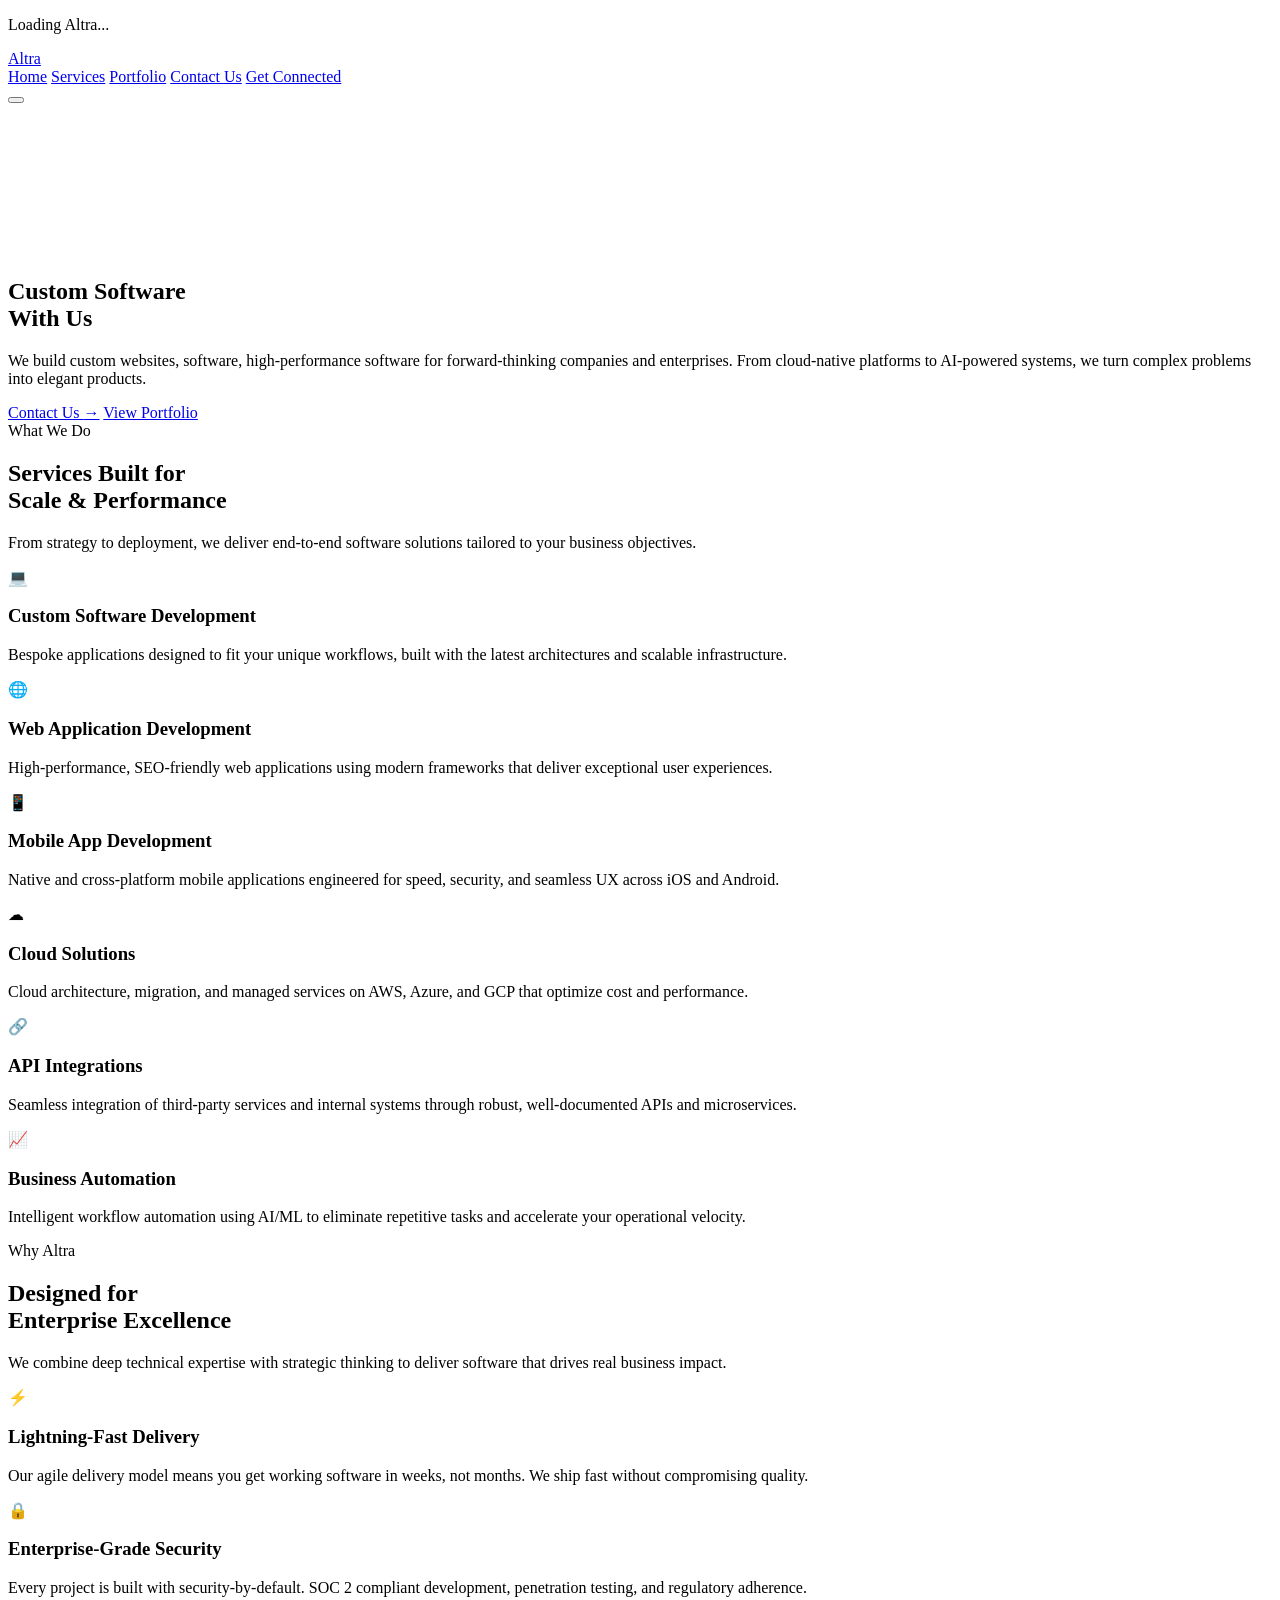
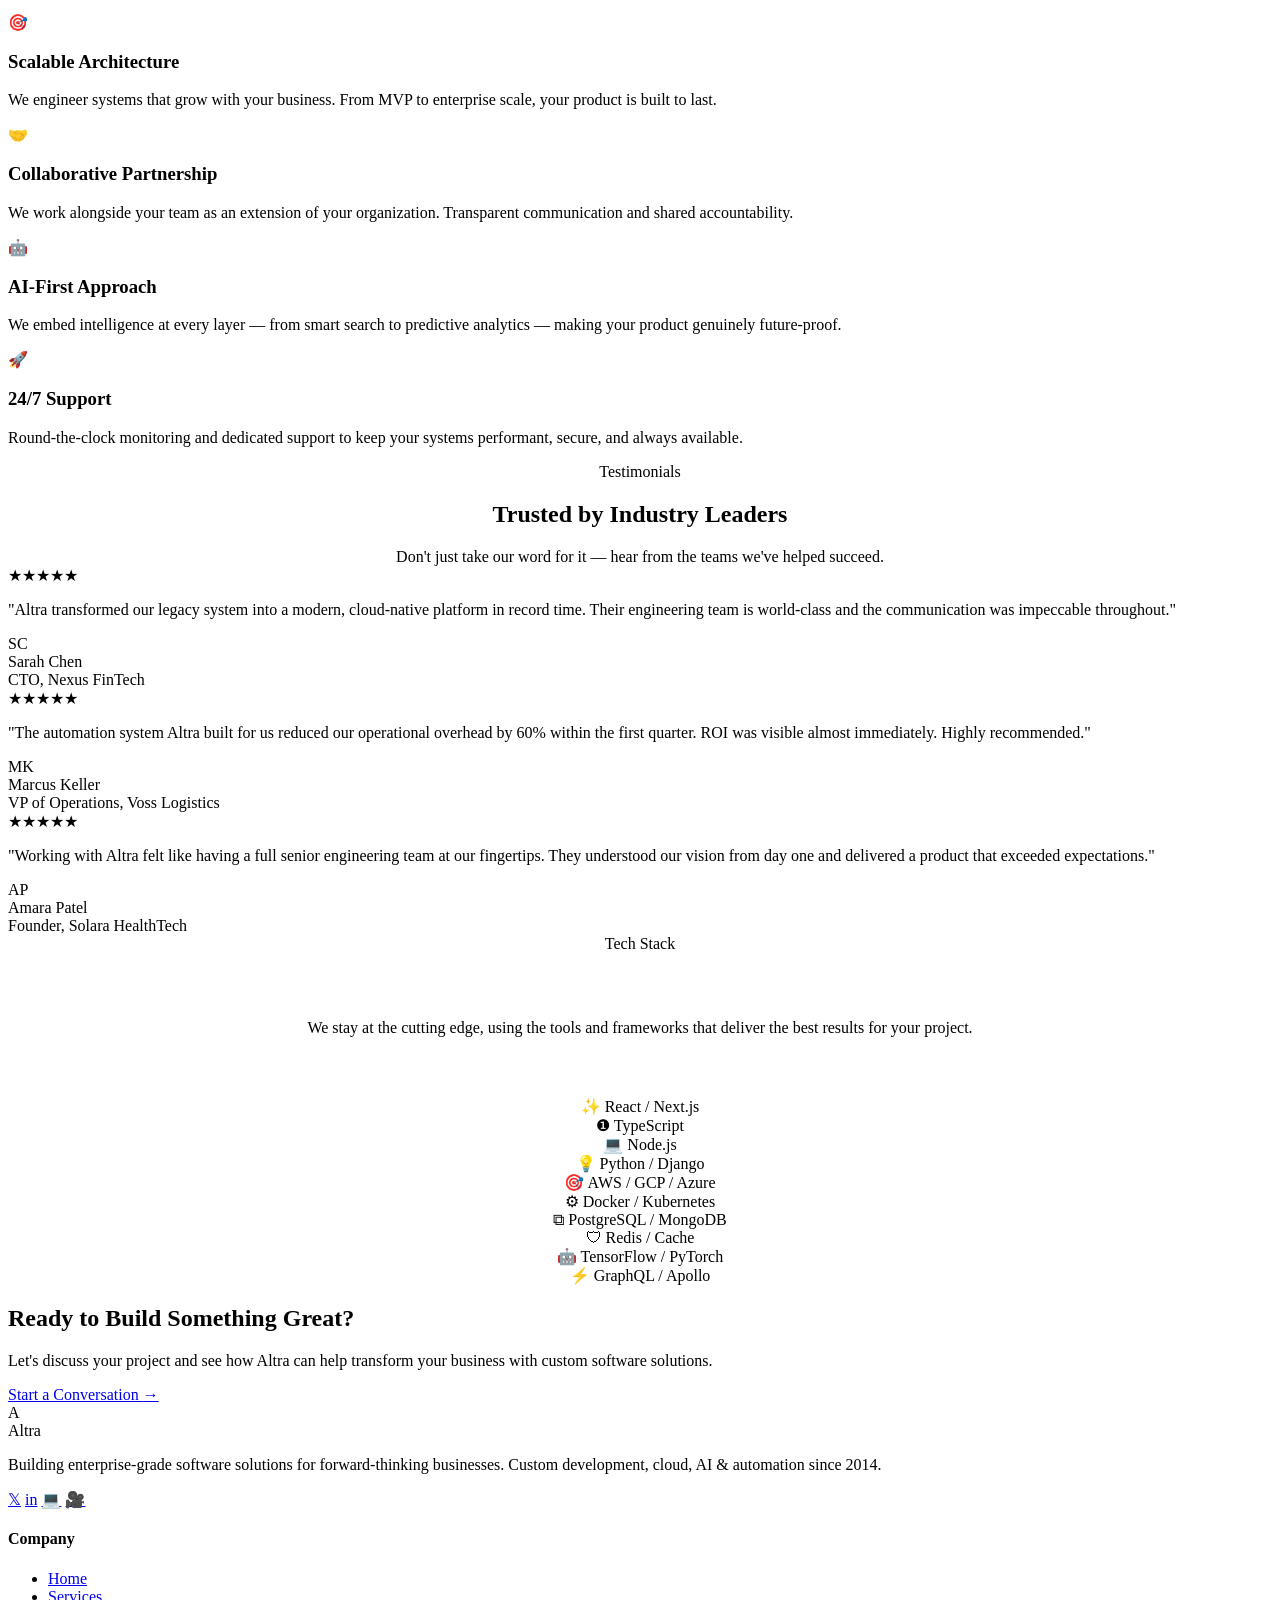
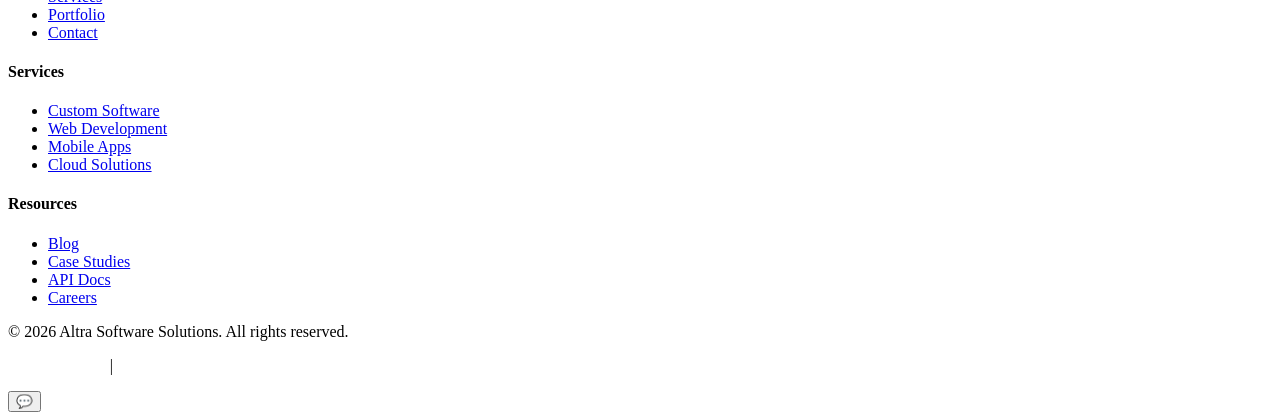
==== index.html @ 058b8596 "Create index.html" ====
<!DOCTYPE html>
<html lang="en">
<head>
  <meta charset="UTF-8">
  <meta name="viewport" content="width=device-width, initial-scale=1.0">
  <title>Altra — Custom Software Solutions for Modern Businesses</title>
  <meta name="description" content="Altra develops scalable, enterprise-grade software solutions for forward-thinking companies and enterprises. Custom software, cloud, AI, and automation.">
  <meta name="keywords" content="software development, custom software, web applications, mobile apps, cloud solutions, business automation">
  <meta name="robots" content="index, follow">
  <link rel="canonical" href="https://altra.dev/">
  <link rel="stylesheet" href="css/styles.css">
</head>
<body>

  <!-- Loading -->
  <div class="loading-overlay" id="loading">
    <div class="spinner"></div>
    <p class="loading-text">Loading Altra...</p>
  </div>

  <!-- Scroll Progress -->
  <div class="scroll-progress" id="scrollProgress"></div>

  <!-- NAVBAR -->
  <nav class="navbar" role="navigation" aria-label="Main navigation">
    <div class="container">
      <a href="index.html" class="nav-logo" aria-label="Altra home">

        <span>Altra</span>
      </a>
      <div class="nav-menu" id="navMenu">
        <a href="index.html" class="active">Home</a>
        <a href="services.html">Services</a>
        <a href="portfolio.html">Portfolio</a>
        <a href="contact.html">Contact Us</a>
        <a href="contact.html" class="btn btn-primary btn-sm">Get Connected</a>
      </div>
      <button class="nav-toggle" id="navToggle" aria-label="Toggle navigation" aria-expanded="false">
        <span></span><span></span><span></span>
      </button>
    </div>
  </nav>

  <!-- HERO -->
  <section class="hero" id="hero">
    <canvas id="particles-canvas"></canvas>
    <div class="hero-bg"></div>
    <div class="hero-grid"></div>
    <div class="hero-content container">

    
      <h1>Custom <span class="gradient">Software</span><br><span class="gradient">With</span> Us</h1>
      <p>We build custom websites, software, high-performance software for forward-thinking companies and enterprises. From cloud-native platforms to AI-powered systems, we turn complex problems into elegant products.</p>
      <div class="hero-actions">
        <a href="contact.html" class="btn btn-primary">Contact Us <span>→</span></a>
        <a href="portfolio.html" class="btn btn-white">View Portfolio</a>
      </div>
    </div>
  </section>

  <!-- SERVICES OVERVIEW -->
  <section class="services-overview section" id="services">
    <div class="container">
      <div class="section-header reveal">
        <span class="section-label">What We Do</span>
        <h2 class="section-title">Services Built for<br>Scale &amp; Performance</h2>
        <p class="section-subtitle">From strategy to deployment, we deliver end-to-end software solutions tailored to your business objectives.</p>
      </div>
      <div class="services-grid">
        <div class="service-card reveal">
          <div class="service-icon">&#128187;</div>
          <h3>Custom Software Development</h3>
          <p>Bespoke applications designed to fit your unique workflows, built with the latest architectures and scalable infrastructure.</p>
        </div>
        <div class="service-card reveal">
          <div class="service-icon">&#127760;</div>
          <h3>Web Application Development</h3>
          <p>High-performance, SEO-friendly web applications using modern frameworks that deliver exceptional user experiences.</p>
        </div>
        <div class="service-card reveal">
          <div class="service-icon">&#128241;</div>
          <h3>Mobile App Development</h3>
          <p>Native and cross-platform mobile applications engineered for speed, security, and seamless UX across iOS and Android.</p>
        </div>
        <div class="service-card reveal">
          <div class="service-icon">&#9729;</div>
          <h3>Cloud Solutions</h3>
          <p>Cloud architecture, migration, and managed services on AWS, Azure, and GCP that optimize cost and performance.</p>
        </div>
        <div class="service-card reveal">
          <div class="service-icon">&#128279;</div>
          <h3>API Integrations</h3>
          <p>Seamless integration of third-party services and internal systems through robust, well-documented APIs and microservices.</p>
        </div>
        <div class="service-card reveal">
          <div class="service-icon">&#128200;</div>
          <h3>Business Automation</h3>
          <p>Intelligent workflow automation using AI/ML to eliminate repetitive tasks and accelerate your operational velocity.</p>
        </div>
      </div>
    </div>
  </section>

  <!-- WHY CHOOSE AL TRA -->
  <section class="why-choose section" id="why">
    <div class="container">
      <div class="section-header reveal">
        <span class="section-label">Why Altra</span>
        <h2 class="section-title">Designed for<br>Enterprise Excellence</h2>
        <p class="section-subtitle">We combine deep technical expertise with strategic thinking to deliver software that drives real business impact.</p>
      </div>
      <div class="why-grid">
        <div class="why-card reveal">
          <div class="why-icon">&#9889;</div>
          <h3>Lightning-Fast Delivery</h3>
          <p>Our agile delivery model means you get working software in weeks, not months. We ship fast without compromising quality.</p>
        </div>
        <div class="why-card reveal">
          <div class="why-icon">&#128274;</div>
          <h3>Enterprise-Grade Security</h3>
          <p>Every project is built with security-by-default. SOC 2 compliant development, penetration testing, and regulatory adherence.</p>
        </div>
        <div class="why-card reveal">
          <div class="why-icon">&#127919;</div>
          <h3>Scalable Architecture</h3>
          <p>We engineer systems that grow with your business. From MVP to enterprise scale, your product is built to last.</p>
        </div>
        <div class="why-card reveal">
          <div class="why-icon">&#129309;</div>
          <h3>Collaborative Partnership</h3>
          <p>We work alongside your team as an extension of your organization. Transparent communication and shared accountability.</p>
        </div>
        <div class="why-card reveal">
          <div class="why-icon">&#129302;</div>
          <h3>AI-First Approach</h3>
          <p>We embed intelligence at every layer — from smart search to predictive analytics — making your product genuinely future-proof.</p>
        </div>
        <div class="why-card reveal">
          <div class="why-icon">&#128640;</div>
          <h3>24/7 Support</h3>
          <p>Round-the-clock monitoring and dedicated support to keep your systems performant, secure, and always available.</p>
        </div>
      </div>
    </div>
  </section>

  <!-- TESTIMONIALS -->
  <section class="testimonials section" id="testimonials">
    <div class="container">
      <div class="section-header reveal" style="text-align:center">
        <span class="section-label" style="justify-content:center">Testimonials</span>
        <h2 class="section-title">Trusted by Industry Leaders</h2>
        <p class="section-subtitle" style="margin:0 auto">Don't just take our word for it — hear from the teams we've helped succeed.</p>
      </div>
      <div class="testimonials-wrapper reveal">
        <div class="testimonials-track" id="testimonialTrack">
          <div class="testimonial-card">
            <div class="testimonial-inner">
              <div class="testimonial-stars">&#9733;&#9733;&#9733;&#9733;&#9733;</div>
              <p class="testimonial-text">"Altra transformed our legacy system into a modern, cloud-native platform in record time. Their engineering team is world-class and the communication was impeccable throughout."</p>
              <div class="testimonial-author">
                <div class="testimonial-avatar">SC</div>
                <div>
                  <div class="testimonial-name">Sarah Chen</div>
                  <div class="testimonial-role">CTO, Nexus FinTech</div>
                </div>
              </div>
            </div>
          </div>
          <div class="testimonial-card">
            <div class="testimonial-inner">
              <div class="testimonial-stars">&#9733;&#9733;&#9733;&#9733;&#9733;</div>
              <p class="testimonial-text">"The automation system Altra built for us reduced our operational overhead by 60% within the first quarter. ROI was visible almost immediately. Highly recommended."</p>
              <div class="testimonial-author">
                <div class="testimonial-avatar">MK</div>
                <div>
                  <div class="testimonial-name">Marcus Keller</div>
                  <div class="testimonial-role">VP of Operations, Voss Logistics</div>
                </div>
              </div>
            </div>
          </div>
          <div class="testimonial-card">
            <div class="testimonial-inner">
              <div class="testimonial-stars">&#9733;&#9733;&#9733;&#9733;&#9733;</div>
              <p class="testimonial-text">"Working with Altra felt like having a full senior engineering team at our fingertips. They understood our vision from day one and delivered a product that exceeded expectations."</p>
              <div class="testimonial-author">
                <div class="testimonial-avatar">AP</div>
                <div>
                  <div class="testimonial-name">Amara Patel</div>
                  <div class="testimonial-role">Founder, Solara HealthTech</div>
                </div>
              </div>
            </div>
          </div>
        </div>
        <div class="testimonial-dots" id="testimonialDots"></div>
      </div>
    </div>
  </section>

  <!-- TECHNOLOGIES -->
  <section class="technologies section">
    <div class="container" style="text-align:center">
      <span class="section-label" style="justify-content:center">Tech Stack</span>
      <h2 class="section-title" style="color:white">Powered by Modern Tools</h2>
      <p class="section-subtitle" style="margin:0 auto 60px">We stay at the cutting edge, using the tools and frameworks that deliver the best results for your project.</p>
      <div class="tech-grid">
        <div class="tech-badge"><span>&#10024; React / Next.js</span></div>
        <div class="tech-badge"><span>&#10102; TypeScript</span></div>
        <div class="tech-badge"><span>&#128187; Node.js</span></div>
        <div class="tech-badge"><span>&#128161; Python / Django</span></div>
        <div class="tech-badge"><span>&#127919; AWS / GCP / Azure</span></div>
        <div class="tech-badge"><span>&#9881; Docker / Kubernetes</span></div>
        <div class="tech-badge"><span>&#10697; PostgreSQL / MongoDB</span></div>
        <div class="tech-badge"><span>&#128737; Redis / Cache</span></div>
        <div class="tech-badge"><span>&#129302; TensorFlow / PyTorch</span></div>
        <div class="tech-badge"><span>&#9889; GraphQL / Apollo</span></div>
      </div>
    </div>
  </section>

  <!-- CTA BANNER -->
  <div class="container">
    <div class="cta-banner reveal">
      <h2>Ready to Build Something Great?</h2>
      <p>Let's discuss your project and see how Altra can help transform your business with custom software solutions.</p>
      <a href="contact.html" class="btn btn-white">Start a Conversation <span>→</span></a>
    </div>
  </div>

  <!-- FOOTER -->
  <footer class="footer">
    <div class="container">
      <div class="footer-grid">
        <div class="footer-brand">
          <div class="nav-logo">
            <div class="logo-icon">A</div>
            <span>Altra</span>
          </div>
          <p>Building enterprise-grade software solutions for forward-thinking businesses. Custom development, cloud, AI &amp; automation since 2014.</p>
          <div class="footer-socials">
            <a href="#" title="Twitter" aria-label="Twitter">&#120143;</a>
            <a href="#" title="LinkedIn" aria-label="LinkedIn">in</a>
            <a href="#" title="GitHub" aria-label="GitHub">&#128187;</a>
            <a href="#" title="YouTube" aria-label="YouTube">&#127909;</a>
          </div>
        </div>
        <div class="footer-col">
          <h4>Company</h4>
          <ul>
            <li><a href="index.html">Home</a></li>
            <li><a href="services.html">Services</a></li>
            <li><a href="portfolio.html">Portfolio</a></li>
            <li><a href="contact.html">Contact</a></li>
          </ul>
        </div>
        <div class="footer-col">
          <h4>Services</h4>
          <ul>
            <li><a href="services.html">Custom Software</a></li>
            <li><a href="services.html">Web Development</a></li>
            <li><a href="services.html">Mobile Apps</a></li>
            <li><a href="services.html">Cloud Solutions</a></li>
          </ul>
        </div>
        <div class="footer-col">
          <h4>Resources</h4>
          <ul>
            <li><a href="#">Blog</a></li>
            <li><a href="#">Case Studies</a></li>
            <li><a href="#">API Docs</a></li>
            <li><a href="#">Careers</a></li>
          </ul>
        </div>
      </div>
      <div class="footer-bottom">
        <p>&copy; 2026 Altra Software Solutions. All rights reserved.</p>
        <p><a href="#" style="color:rgba(255,255,255,0.4)">Privacy Policy</a> &nbsp;|&nbsp; <a href="#" style="color:rgba(255,255,255,0.4)">Terms of Service</a></p>
      </div>
    </div>
  </footer>

  <!-- Chat Widget -->
  <div class="chat-widget">
    <button class="chat-btn" id="chatBtn" aria-label="Open chat">&#128172;</button>
  </div>

  <script src="js/main.js"></script>
</body>
</html>
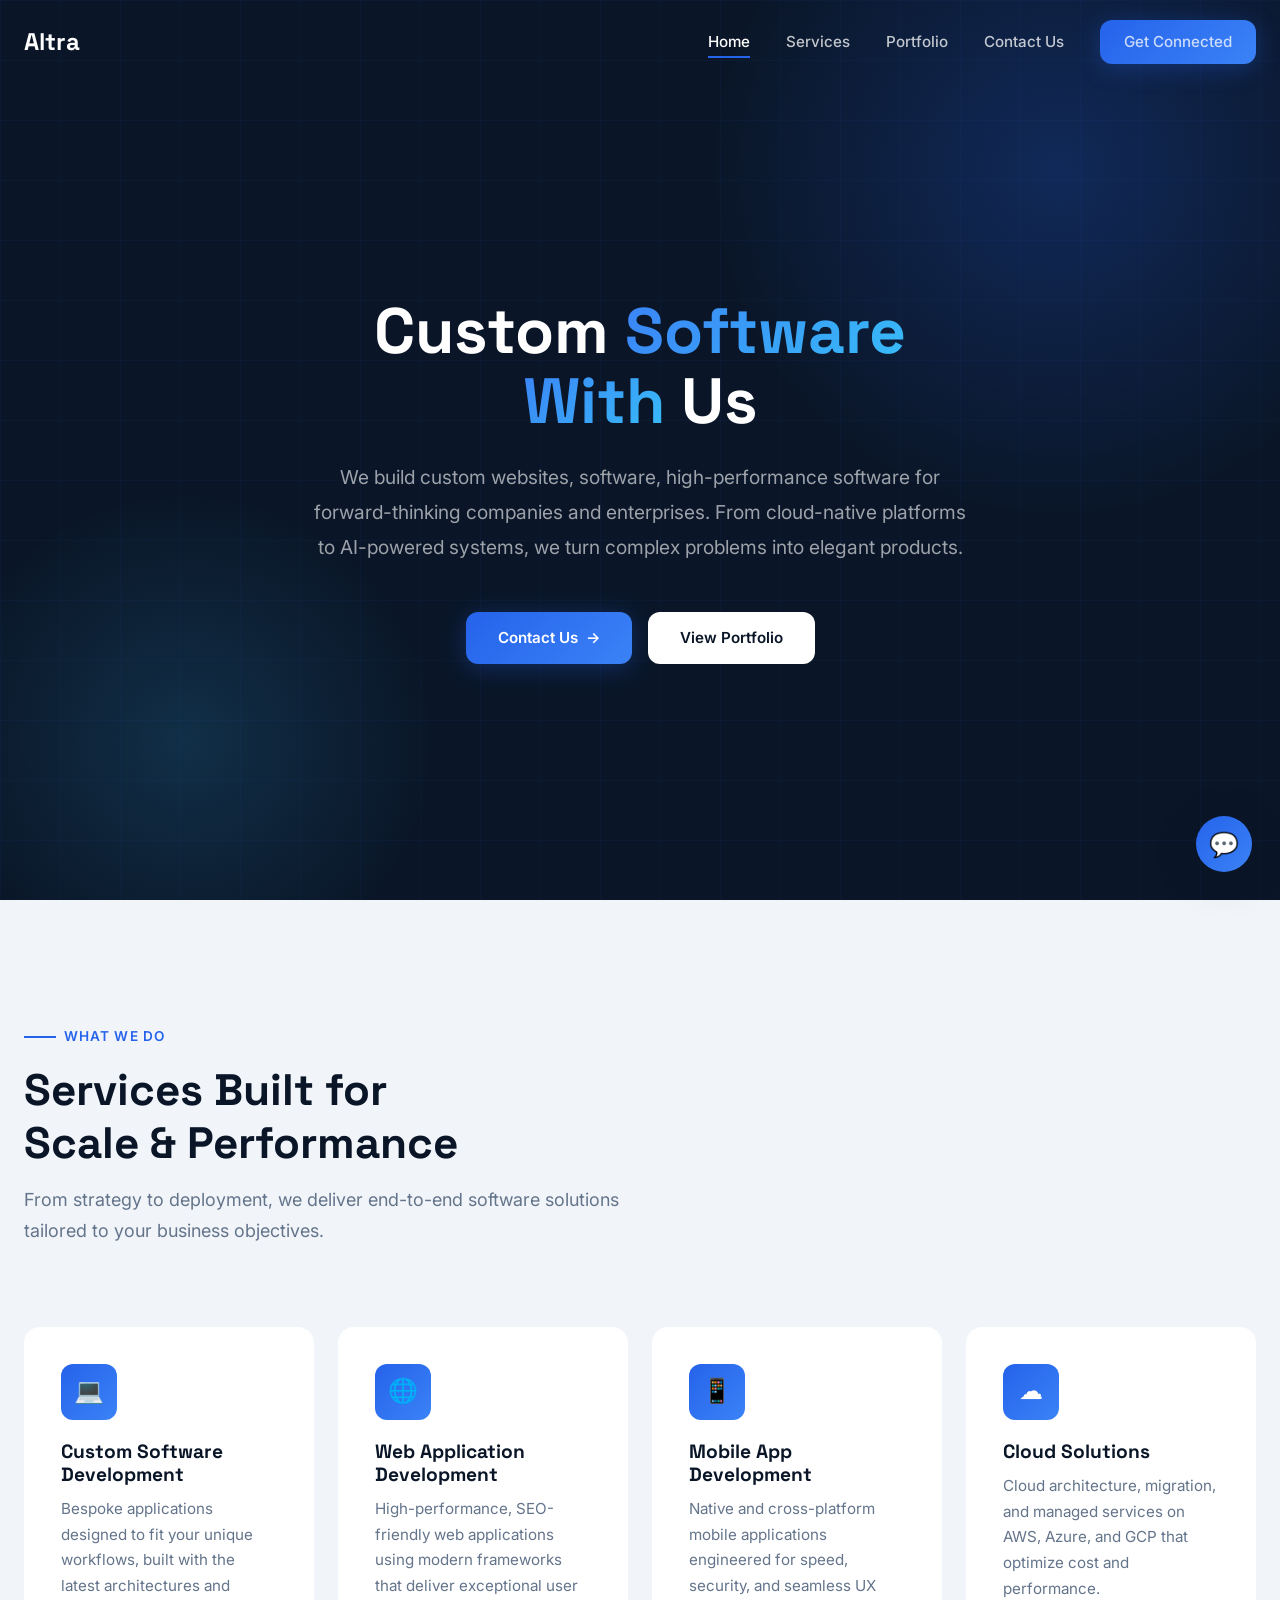
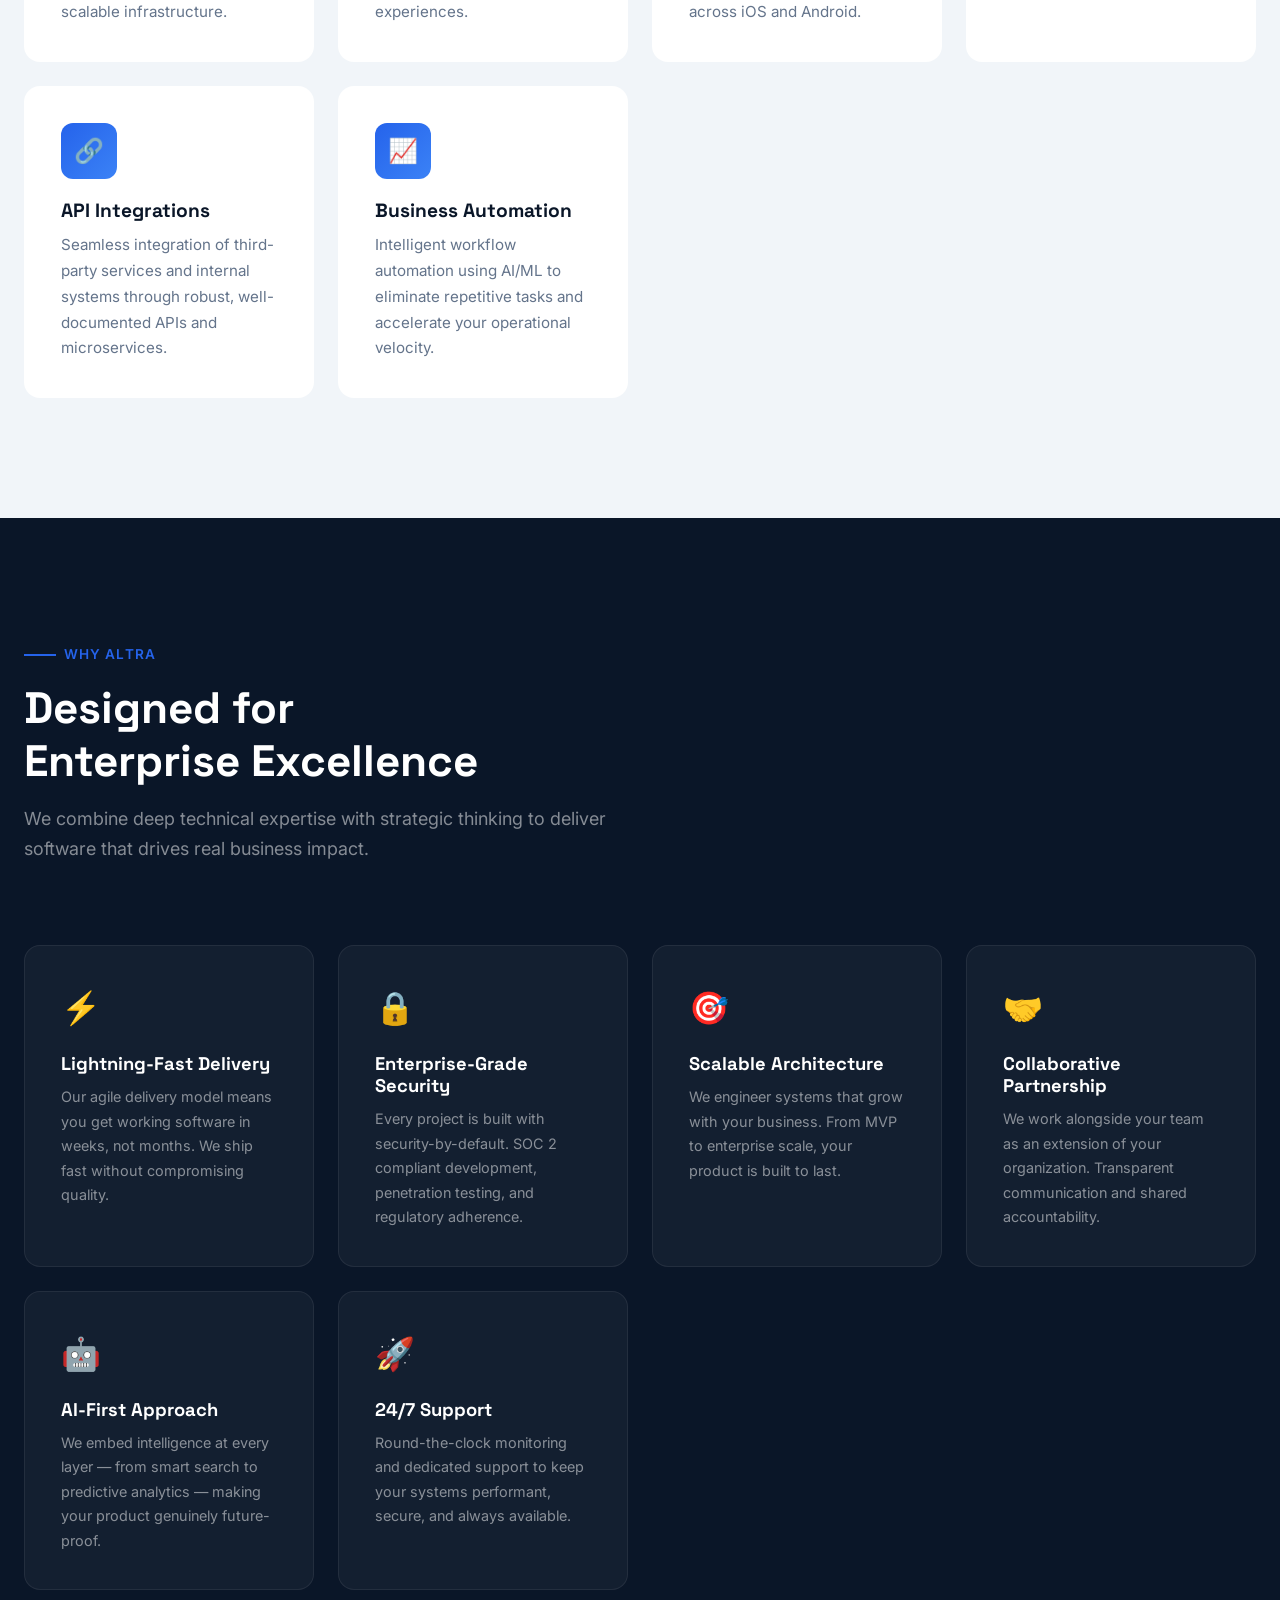
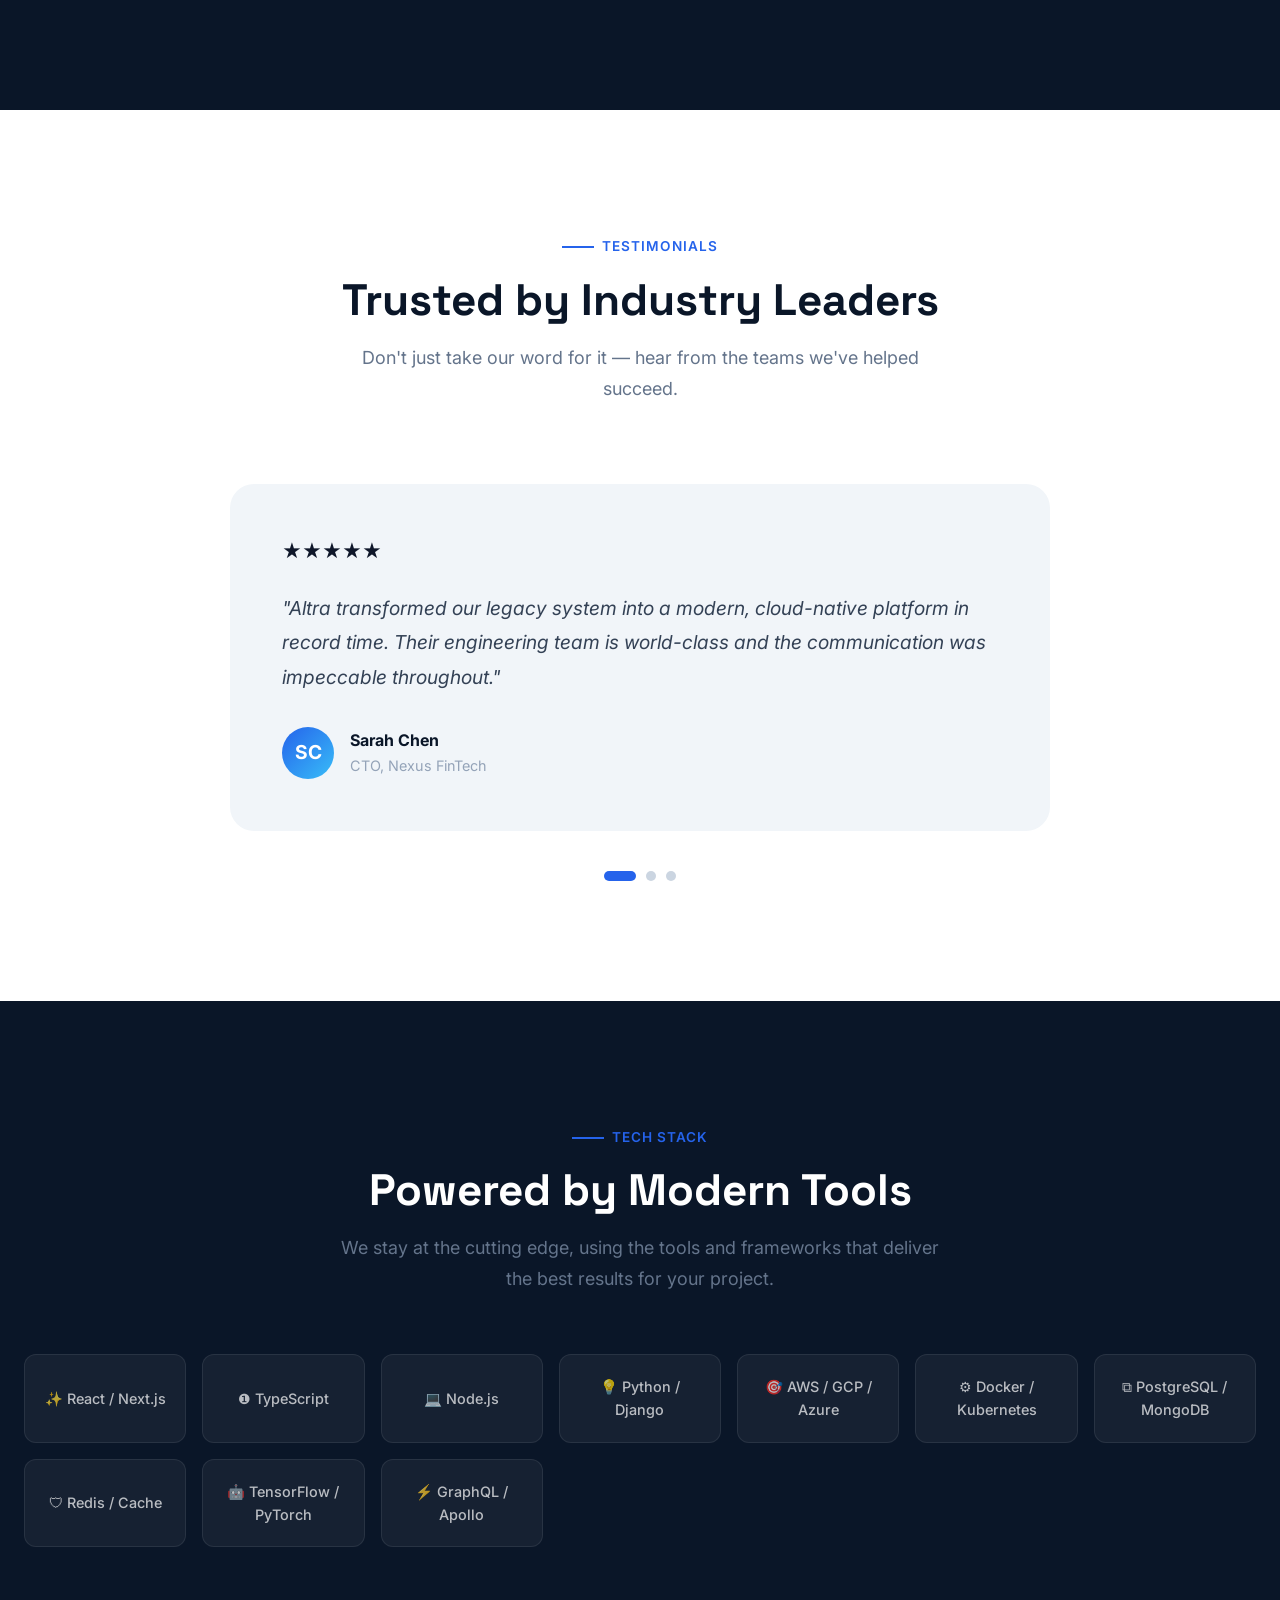
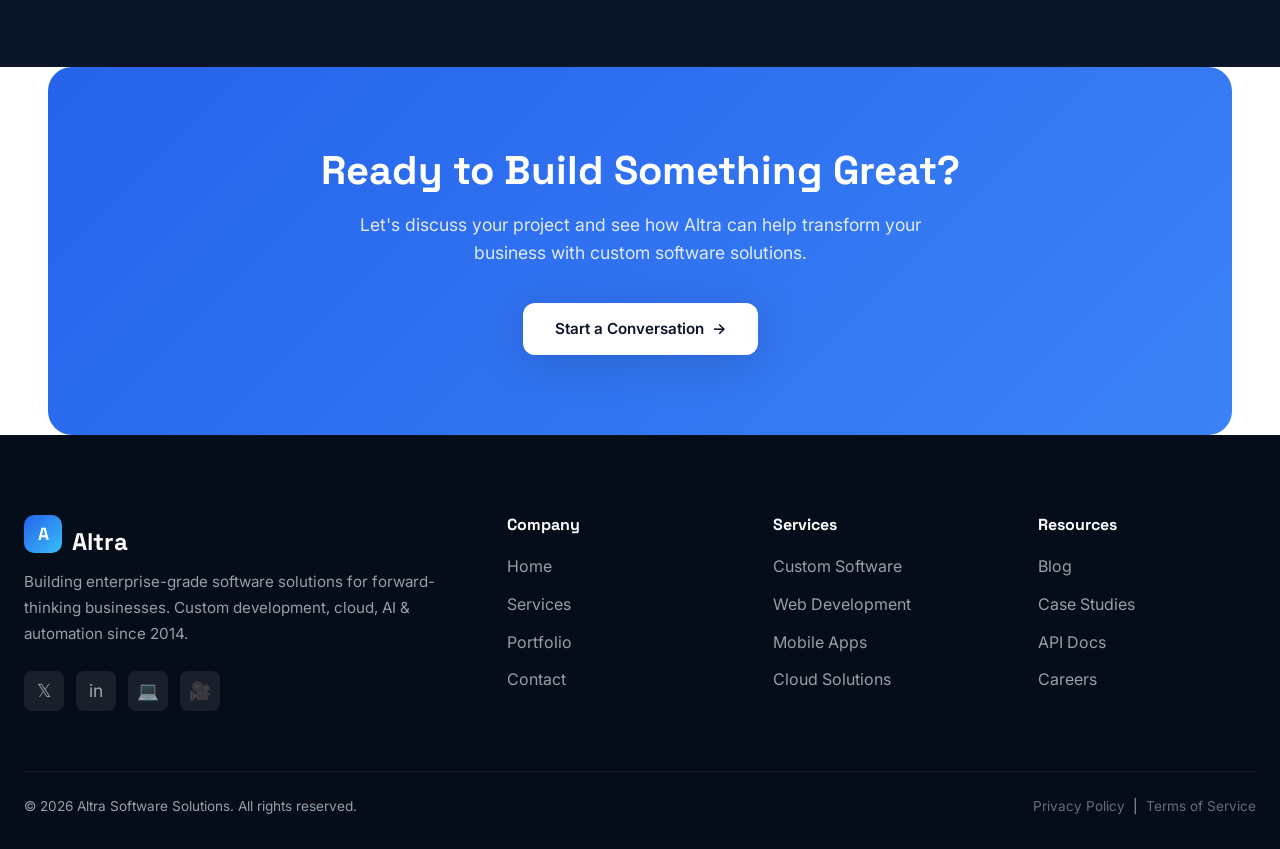
==== commit 8d7ca89c: "Update index.html" ====
--- a/index.html
+++ b/index.html
@@ -8,7 +8,7 @@
   <meta name="keywords" content="software development, custom software, web applications, mobile apps, cloud solutions, business automation">
   <meta name="robots" content="index, follow">
   <link rel="canonical" href="https://altra.dev/">
-  <link rel="stylesheet" href="css/styles.css">
+  <link rel="stylesheet" href="styles.css">
 </head>
 <body>
 
@@ -286,6 +286,6 @@
     <button class="chat-btn" id="chatBtn" aria-label="Open chat">&#128172;</button>
   </div>
 
-  <script src="js/main.js"></script>
+  <script src="main.js"></script>
 </body>
 </html>
--- a/styles.css
+++ b/styles.css
@@ -0,0 +1,1495 @@
+/* Alta Website - Styles */
+
+/* |src/styles.css| { */
+/* |CSS variables for theming| */
+/* |reset + global styles| */
+/* |utility classes| */
+/* |sections and pages| */
+/* |animations| */
+/* } */
+@import url('https://fonts.googleapis.com/css2?family=Inter:wght@300;400;500;600;700;800;900&family=Space+Grotesk:wght@400;500;600;700&display=swap');
+
+:root {
+  --navy-900: #050d1a;
+  --navy-800: #0a1628;
+  --navy-700: #0f1f38;
+  --navy-600: #152847;
+  --blue-accent: #2563eb;
+  --blue-light: #3b82f6;
+  --blue-glow: #60a5fa;
+  --electric: #38bdf8;
+  --white: #ffffff;
+  --gray-100: #f1f5f9;
+  --gray-200: #e2e8f0;
+  --gray-300: #cbd5e1;
+  --gray-400: #94a3b8;
+  --gray-500: #64748b;
+  --gray-700: #334155;
+  --gray-900: #0f172a;
+  --success: #10b981;
+  --warning: #f59e0b;
+  --danger: #ef4444;
+  --font-main: 'Inter', -apple-system, BlinkMacSystemFont, sans-serif;
+  --font-display: 'Space Grotesk', 'Inter', sans-serif;
+  --shadow-sm: 0 1px 2px rgba(0,0,0,0.05);
+  --shadow-md: 0 4px 24px rgba(0,0,0,0.1);
+  --shadow-lg: 0 8px 48px rgba(0,0,0,0.15);
+  --shadow-xl: 0 16px 64px rgba(0,0,0,0.2);
+  --shadow-glow: 0 0 40px rgba(37,99,235,0.15);
+  --radius-sm: 8px;
+  --radius-md: 12px;
+  --radius-lg: 16px;
+  --radius-xl: 24px;
+  --transition-fast: 0.2s cubic-bezier(0.4, 0, 0.2, 1);
+  --transition-base: 0.3s cubic-bezier(0.4, 0, 0.2, 1);
+  --transition-slow: 0.5s cubic-bezier(0.4, 0, 0.2, 1);
+}
+
+*, *::before, *::after {
+  box-sizing: border-box;
+  margin: 0;
+  padding: 0;
+}
+
+html {
+  scroll-behavior: smooth;
+  -webkit-font-smoothing: antialiased;
+  -moz-osx-font-smoothing: grayscale;
+  font-size: 16px;
+}
+
+body {
+  font-family: var(--font-main);
+  color: var(--gray-900);
+  background: var(--white);
+  line-height: 1.6;
+  overflow-x: hidden;
+}
+
+img { max-width: 100%; height: auto; display: block; }
+a { text-decoration: none; color: inherit; }
+ul, ol { list-style: none; }
+button { border: none; background: none; cursor: pointer; font-family: var(--font-main); }
+h1, h2, h3, h4, h5, h6 { font-family: var(--font-display); line-height: 1.2; }
+
+.container {
+  width: 100%;
+  max-width: 1280px;
+  margin: 0 auto;
+  padding: 0 24px;
+}
+
+.section {
+  padding: 120px 0;
+}
+
+@media (max-width: 768px) {
+  .section { padding: 80px 0; }
+}
+
+.section-label {
+  display: inline-flex;
+  align-items: center;
+  gap: 8px;
+  font-size: 0.85rem;
+  font-weight: 600;
+  color: var(--blue-accent);
+  text-transform: uppercase;
+  letter-spacing: 0.08em;
+  margin-bottom: 16px;
+}
+
+.section-label::before {
+  content: '';
+  display: block;
+  width: 32px;
+  height: 2px;
+  background: var(--blue-accent);
+}
+
+.section-title {
+  font-size: 2.75rem;
+  font-weight: 800;
+  color: var(--navy-800);
+  margin-bottom: 16px;
+}
+
+.section-subtitle {
+  font-size: 1.125rem;
+  color: var(--gray-500);
+  max-width: 600px;
+  line-height: 1.7;
+}
+
+.section-header { margin-bottom: 80px; }
+
+/* ====== BUTTONS ====== */
+.btn {
+  display: inline-flex;
+  align-items: center;
+  gap: 8px;
+  padding: 14px 32px;
+  border-radius: var(--radius-md);
+  font-size: 0.95rem;
+  font-weight: 600;
+  transition: all var(--transition-fast);
+  position: relative;
+  overflow: hidden;
+}
+
+.btn-primary {
+  background: linear-gradient(135deg, var(--blue-accent), var(--blue-light));
+  color: var(--white);
+  box-shadow: 0 4px 24px rgba(37,99,235,0.3);
+}
+
+.btn-primary:hover {
+  transform: translateY(-2px);
+  box-shadow: 0 8px 32px rgba(37,99,235,0.4);
+}
+
+.btn-outline {
+  border: 2px solid var(--gray-200);
+  color: var(--navy-800);
+}
+
+.btn-outline:hover {
+  border-color: var(--blue-accent);
+  color: var(--blue-accent);
+  background: rgba(37,99,235,0.04);
+}
+
+.btn-white {
+  background: var(--white);
+  color: var(--navy-800);
+}
+
+.btn-white:hover {
+  box-shadow: var(--shadow-lg);
+  transform: translateY(-2px);
+}
+
+.btn-ghost {
+  color: var(--white);
+}
+
+.btn-ghost:hover {
+  background: rgba(255,255,255,0.1);
+}
+
+.btn-sm {
+  padding: 10px 24px;
+  font-size: 0.875rem;
+}
+
+/* ====== NAVBAR ====== */
+.navbar {
+  position: fixed;
+  top: 0;
+  left: 0;
+  right: 0;
+  z-index: 1000;
+  padding: 20px 0;
+  transition: all var(--transition-base);
+}
+
+.navbar.scrolled {
+  background: rgba(5,13,26,0.85);
+  backdrop-filter: blur(20px);
+  padding: 14px 0;
+  box-shadow: 0 2px 40px rgba(0,0,0,0.15);
+}
+
+.navbar .container {
+  display: flex;
+  align-items: center;
+  justify-content: space-between;
+}
+
+.nav-logo {
+  display: flex;
+  align-items: center;
+  gap: 10px;
+  font-family: var(--font-display);
+  font-weight: 700;
+  font-size: 1.5rem;
+  color: var(--white);
+}
+
+.logo-icon {
+  width: 38px;
+  height: 38px;
+  background: linear-gradient(135deg, var(--blue-accent), var(--electric));
+  border-radius: 10px;
+  display: flex;
+  align-items: center;
+  justify-content: center;
+  font-size: 1.1rem;
+  color: white;
+  font-weight: 800;
+  font-family: var(--font-display);
+}
+
+.nav-menu {
+  display: flex;
+  align-items: center;
+  gap: 36px;
+}
+
+.nav-menu a {
+  color: rgba(255,255,255,0.75);
+  font-size: 0.95rem;
+  font-weight: 500;
+  transition: color var(--transition-fast);
+  position: relative;
+}
+
+.nav-menu a::after {
+  content: '';
+  position: absolute;
+  bottom: -4px;
+  left: 0;
+  width: 0;
+  height: 2px;
+  background: var(--blue-accent);
+  transition: width var(--transition-base);
+}
+
+.nav-menu a:hover,
+.nav-menu a.active {
+  color: var(--white);
+}
+
+.nav-menu a:hover::after,
+.nav-menu a.active::after { width: 100%; }
+
+.nav-toggle {
+  display: none;
+  flex-direction: column;
+  gap: 5px;
+  padding: 8px;
+}
+
+.nav-toggle span {
+  width: 24px;
+  height: 2px;
+  background: var(--white);
+  display: block;
+  transition: all var(--transition-base);
+}
+
+@media (max-width: 768px) {
+  .nav-menu {
+    display: none;
+    position: absolute;
+    top: 100%;
+    left: 0;
+    right: 0;
+    background: rgba(5,13,26,0.97);
+    backdrop-filter: blur(20px);
+    flex-direction: column;
+    padding: 20px;
+    gap: 20px;
+    border-top: 1px solid rgba(255,255,255,0.08);
+  }
+  .nav-menu.open { display: flex; }
+  .nav-toggle { display: flex; }
+}
+
+/* ====== HERO ====== */
+.hero {
+  position: relative;
+  min-height: 100vh;
+  display: flex;
+  align-items: center;
+  background: var(--navy-800);
+  overflow: hidden;
+}
+
+.hero-bg {
+  position: absolute;
+  inset: 0;
+  z-index: 0;
+}
+
+.hero-bg::before {
+  content: '';
+  position: absolute;
+  top: -20%;
+  right: -10%;
+  width: 700px;
+  height: 700px;
+  background: radial-gradient(circle, rgba(37,99,235,0.25) 0%, transparent 70%);
+  border-radius: 50%;
+  animation: pulseGlow 8s ease-in-out infinite;
+}
+
+.hero-bg::after {
+  content: '';
+  position: absolute;
+  bottom: -10%;
+  left: -5%;
+  width: 500px;
+  height: 500px;
+  background: radial-gradient(circle, rgba(56,189,248,0.15) 0%, transparent 70%);
+  border-radius: 50%;
+  animation: pulseGlow 10s ease-in-out infinite reverse;
+}
+
+@keyframes pulseGlow {
+  0%, 100% { transform: scale(1); opacity: 0.6; }
+  50% { transform: scale(1.15); opacity: 1; }
+}
+
+.hero-grid {
+  position: absolute;
+  inset: 0;
+  background-image:
+    linear-gradient(rgba(37,99,235,0.05) 1px, transparent 1px),
+    linear-gradient(90deg, rgba(37,99,235,0.05) 1px, transparent 1px);
+  background-size: 60px 60px;
+  z-index: 0;
+}
+
+.hero-content {
+  position: relative;
+  z-index: 1;
+  text-align: center;
+  max-width: 900px;
+  margin: 0 auto;
+  padding: 180px 24px 120px;
+}
+
+.hero-badge {
+  display: inline-flex;
+  align-items: center;
+  gap: 8px;
+  background: rgba(37,99,235,0.15);
+  border: 1px solid rgba(37,99,235,0.3);
+  color: var(--blue-light);
+  padding: 8px 20px;
+  border-radius: 50px;
+  font-size: 0.85rem;
+  font-weight: 600;
+  margin-bottom: 32px;
+  animation: fadeUp 0.8s ease-out;
+}
+
+.hero-badge .dot {
+  width: 8px;
+  height: 8px;
+  background: var(--success);
+  border-radius: 50%;
+  animation: blink 2s infinite;
+}
+
+@keyframes blink {
+  0%, 100% { opacity: 1; }
+  50% { opacity: 0.3; }
+}
+
+.hero h1 {
+  font-size: clamp(2.5rem, 5vw, 4rem);
+  font-weight: 900;
+  color: var(--white);
+  margin-bottom: 24px;
+  line-height: 1.1;
+  animation: fadeUp 0.8s ease-out 0.15s backwards;
+}
+
+.hero h1 .gradient {
+  background: linear-gradient(135deg, var(--blue-light), var(--electric));
+  -webkit-background-clip: text;
+  -webkit-text-fill-color: transparent;
+  background-clip: text;
+}
+
+.hero p {
+  font-size: 1.2rem;
+  color: rgba(255,255,255,0.6);
+  max-width: 660px;
+  margin: 0 auto 48px;
+  line-height: 1.8;
+  animation: fadeUp 0.8s ease-out 0.3s backwards;
+}
+
+.hero-actions {
+  display: flex;
+  align-items: center;
+  justify-content: center;
+  gap: 16px;
+  flex-wrap: wrap;
+  animation: fadeUp 0.8s ease-out 0.45s backwards;
+}
+
+.hero-stats {
+  display: flex;
+  align-items: center;
+  justify-content: center;
+  gap: 64px;
+  margin-top: 80px;
+  animation: fadeUp 0.8s ease-out 0.6s backwards;
+}
+
+.stat-item { text-align: center; }
+.stat-number {
+  font-family: var(--font-display);
+  font-size: 2.5rem;
+  font-weight: 800;
+  color: var(--white);
+}
+.stat-number span { color: var(--blue-light); }
+.stat-label {
+  font-size: 0.9rem;
+  color: rgba(255,255,255,0.5);
+  margin-top: 4px;
+}
+
+@media (max-width: 768px) {
+  .hero-stats { gap: 32px; flex-wrap: wrap; }
+  .stat-number { font-size: 1.8rem; }
+  .hero-actions { flex-direction: column; align-items: stretch; }
+  .hero-actions .btn { text-align: center; justify-content: center; }
+}
+
+/* ====== ANIMATIONS ====== */
+@keyframes fadeUp {
+  from { opacity: 0; transform: translateY(30px); }
+  to { opacity: 1; transform: translateY(0); }
+}
+
+@keyframes fadeIn {
+  from { opacity: 0; }
+  to { opacity: 1; }
+}
+
+.reveal {
+  opacity: 0;
+  transform: translateY(30px);
+  transition: opacity 0.7s ease-out, transform 0.7s ease-out;
+}
+
+.reveal.visible {
+  opacity: 1;
+  transform: translateY(0);
+}
+
+/* ====== SERVICES OVERVIEW ====== */
+.services-overview {
+  background: var(--gray-100);
+}
+
+.services-grid {
+  display: grid;
+  grid-template-columns: repeat(auto-fit, minmax(280px, 1fr));
+  gap: 24px;
+}
+
+.service-card {
+  background: var(--white);
+  border-radius: var(--radius-lg);
+  padding: 36px;
+  transition: all var(--transition-base);
+  border: 1px solid transparent;
+  position: relative;
+  overflow: hidden;
+}
+
+.service-card::before {
+  content: '';
+  position: absolute;
+  inset: 0;
+  border-radius: var(--radius-lg);
+  background: linear-gradient(135deg, rgba(37,99,235,0.05), transparent);
+  opacity: 0;
+  transition: opacity var(--transition-base);
+}
+
+.service-card:hover {
+  transform: translateY(-6px);
+  box-shadow: var(--shadow-lg);
+  border-color: rgba(37,99,235,0.15);
+}
+
+.service-card:hover::before { opacity: 1; }
+
+.service-icon {
+  width: 56px;
+  height: 56px;
+  background: linear-gradient(135deg, var(--blue-accent), var(--blue-light));
+  border-radius: var(--radius-md);
+  display: flex;
+  align-items: center;
+  justify-content: center;
+  font-size: 1.5rem;
+  margin-bottom: 20px;
+  color: var(--white);
+}
+
+.service-card h3 {
+  font-size: 1.2rem;
+  font-weight: 700;
+  color: var(--navy-800);
+  margin-bottom: 10px;
+}
+
+.service-card p {
+  font-size: 0.95rem;
+  color: var(--gray-500);
+  line-height: 1.7;
+}
+
+/* ====== WHY CHOOSE AL TRA ====== */
+.why-choose {
+  background: var(--navy-800);
+}
+
+.why-choose .section-title { color: var(--white); }
+.why-choose .section-subtitle { color: rgba(255,255,255,0.5); }
+
+.why-grid {
+  display: grid;
+  grid-template-columns: repeat(auto-fit, minmax(260px, 1fr));
+  gap: 24px;
+}
+
+.why-card {
+  background: rgba(255,255,255,0.04);
+  border: 1px solid rgba(255,255,255,0.07);
+  border-radius: var(--radius-lg);
+  padding: 36px;
+  transition: all var(--transition-base);
+  position: relative;
+}
+
+.why-card:hover {
+  background: rgba(255,255,255,0.08);
+  border-color: rgba(37,99,235,0.3);
+  transform: translateY(-4px);
+}
+
+.why-icon {
+  font-size: 2rem;
+  margin-bottom: 20px;
+}
+
+.why-card h3 {
+  font-size: 1.15rem;
+  font-weight: 700;
+  color: var(--white);
+  margin-bottom: 10px;
+}
+
+.why-card p {
+  font-size: 0.9rem;
+  color: rgba(255,255,255,0.5);
+  line-height: 1.7;
+}
+
+/* ====== TESTIMONIALS ====== */
+.testimonials { background: var(--white); }
+
+.testimonials-wrapper {
+  position: relative;
+  overflow: hidden;
+}
+
+.testimonials-track {
+  display: flex;
+  transition: transform 0.6s cubic-bezier(0.4, 0, 0.2, 1);
+}
+
+.testimonial-card {
+  min-width: 100%;
+  padding: 0 10px;
+}
+
+.testimonial-inner {
+  background: var(--gray-100);
+  border-radius: var(--radius-xl);
+  padding: 52px;
+  max-width: 820px;
+  margin: 0 auto;
+}
+
+.testimonial-stars {
+  display: flex;
+  gap: 4px;
+  margin-bottom: 24px;
+  font-size: 1.2rem;
+}
+
+.testimonial-text {
+  font-size: 1.2rem;
+  color: var(--gray-700);
+  line-height: 1.8;
+  margin-bottom: 32px;
+  font-style: italic;
+}
+
+.testimonial-author {
+  display: flex;
+  align-items: center;
+  gap: 16px;
+}
+
+.testimonial-avatar {
+  width: 52px;
+  height: 52px;
+  border-radius: 50%;
+  background: linear-gradient(135deg, var(--blue-accent), var(--electric));
+  display: flex;
+  align-items: center;
+  justify-content: center;
+  font-weight: 700;
+  color: var(--white);
+  font-size: 1.2rem;
+}
+
+.testimonial-name {
+  font-weight: 700;
+  color: var(--navy-800);
+}
+
+.testimonial-role {
+  font-size: 0.9rem;
+  color: var(--gray-400);
+}
+
+.testimonial-dots {
+  display: flex;
+  justify-content: center;
+  gap: 10px;
+  margin-top: 40px;
+}
+
+.testimonial-dots button {
+  width: 10px;
+  height: 10px;
+  border-radius: 50%;
+  background: var(--gray-300);
+  transition: all var(--transition-fast);
+}
+
+.testimonial-dots button.active {
+  background: var(--blue-accent);
+  width: 32px;
+  border-radius: 5px;
+}
+
+/* ====== TECHNOLOGIES ====== */
+.technologies {
+  background: var(--navy-800);
+}
+
+.tech-grid {
+  display: grid;
+  grid-template-columns: repeat(auto-fit, minmax(150px, 1fr));
+  gap: 16px;
+}
+
+.tech-badge {
+  display: flex;
+  align-items: center;
+  justify-content: center;
+  gap: 10px;
+  background: rgba(255,255,255,0.05);
+  border: 1px solid rgba(255,255,255,0.08);
+  border-radius: var(--radius-md);
+  padding: 20px 16px;
+  transition: all var(--transition-base);
+}
+
+.tech-badge:hover {
+  background: rgba(37,99,235,0.12);
+  border-color: rgba(37,99,235,0.3);
+  transform: translateY(-3px);
+}
+
+.tech-badge span {
+  color: rgba(255,255,255,0.7);
+  font-weight: 500;
+  font-size: 0.9rem;
+}
+
+/* ====== CTA BANNER ====== */
+.cta-banner {
+  background: linear-gradient(135deg, var(--blue-accent), var(--blue-light));
+  border-radius: var(--radius-xl);
+  padding: 80px;
+  text-align: center;
+  margin: 0 24px;
+}
+
+.cta-banner h2 {
+  font-size: 2.5rem;
+  font-weight: 800;
+  color: var(--white);
+  margin-bottom: 16px;
+}
+
+.cta-banner p {
+  color: rgba(255,255,255,0.85);
+  font-size: 1.1rem;
+  margin-bottom: 36px;
+  max-width: 600px;
+  margin-left: auto;
+  margin-right: auto;
+}
+
+.cta-banner .btn-white {
+  box-shadow: var(--shadow-lg);
+}
+
+/* ====== FOOTER ====== */
+.footer {
+  background: var(--navy-900);
+  color: rgba(255,255,255,0.6);
+  padding: 80px 0 32px;
+}
+
+.footer-grid {
+  display: grid;
+  grid-template-columns: 2fr 1fr 1fr 1fr;
+  gap: 48px;
+  margin-bottom: 60px;
+}
+
+.footer-brand .logo-icon {
+  margin-bottom: 16px;
+}
+
+.footer-brand p {
+  font-size: 0.95rem;
+  line-height: 1.7;
+  margin-bottom: 24px;
+}
+
+.footer-socials {
+  display: flex;
+  gap: 12px;
+}
+
+.footer-socials a {
+  width: 40px;
+  height: 40px;
+  border-radius: var(--radius-sm);
+  background: rgba(255,255,255,0.08);
+  display: flex;
+  align-items: center;
+  justify-content: center;
+  transition: all var(--transition-fast);
+  font-size: 1.1rem;
+}
+
+.footer-socials a:hover {
+  background: var(--blue-accent);
+  transform: translateY(-2px);
+}
+
+.footer-col h4 {
+  font-size: 1rem;
+  font-weight: 700;
+  color: var(--white);
+  margin-bottom: 20px;
+}
+
+.footer-col ul li { margin-bottom: 12px; }
+
+.footer-col ul a {
+  transition: color var(--transition-fast);
+}
+
+.footer-col ul a:hover { color: var(--blue-light); }
+
+.footer-bottom {
+  border-top: 1px solid rgba(255,255,255,0.07);
+  padding-top: 24px;
+  display: flex;
+  align-items: center;
+  justify-content: space-between;
+  font-size: 0.85rem;
+}
+
+@media (max-width: 768px) {
+  .footer-grid {
+    grid-template-columns: 1fr;
+    gap: 32px;
+  }
+  .footer-bottom {
+    flex-direction: column;
+    gap: 12px;
+    text-align: center;
+  }
+  .cta-banner { padding: 48px 24px; }
+  .cta-banner h2 { font-size: 1.8rem; }
+  .hero-content { padding-top: 160px; }
+}
+
+/* ====== SERVICES PAGE ====== */
+.page-hero {
+  background: var(--navy-800);
+  padding: 200px 0 140px;
+  text-align: center;
+  position: relative;
+  overflow: hidden;
+}
+
+.page-hero::before {
+  content: '';
+  position: absolute;
+  top: 0;
+  right: -10%;
+  width: 600px;
+  height: 600px;
+  background: radial-gradient(circle, rgba(37,99,235,0.15) 0%, transparent 70%);
+  border-radius: 50%;
+}
+
+.page-hero h1 {
+  font-size: clamp(2rem, 4vw, 3rem);
+  font-weight: 900;
+  color: var(--white);
+  margin-bottom: 16px;
+}
+
+.page-hero p {
+  color: rgba(255,255,255,0.6);
+  max-width: 600px;
+  margin: 0 auto;
+  font-size: 1.1rem;
+}
+
+.services-section {
+  padding: 120px 0;
+}
+
+.service-detail {
+  display: grid;
+  grid-template-columns: 1fr 1fr;
+  gap: 60px;
+  align-items: center;
+  padding: 60px 0;
+  border-bottom: 1px solid var(--gray-200);
+}
+
+.service-detail.reverse .service-info { order: -1; }
+
+.service-visual {
+  background: linear-gradient(135deg, var(--navy-800), var(--navy-700));
+  border-radius: var(--radius-xl);
+  aspect-ratio: 16/10;
+  display: flex;
+  align-items: center;
+  justify-content: center;
+  font-size: 5rem;
+  position: relative;
+  overflow: hidden;
+}
+
+.service-visual::before {
+  content: '';
+  position: absolute;
+  inset: 0;
+  background: radial-gradient(circle at 30% 50%, rgba(37,99,235,0.2), transparent 60%);
+}
+
+.service-info .service-icon {
+  margin-bottom: 20px;
+}
+
+.service-info h2 {
+  font-size: 2rem;
+  font-weight: 800;
+  color: var(--navy-800);
+  margin-bottom: 16px;
+}
+
+.service-info > p {
+  color: var(--gray-500);
+  font-size: 1.05rem;
+  line-height: 1.8;
+  margin-bottom: 28px;
+}
+
+.benefits-list {
+  margin-bottom: 32px;
+}
+
+.benefits-list li {
+  display: flex;
+  align-items: flex-start;
+  gap: 12px;
+  padding: 10px 0;
+  font-size: 0.95rem;
+  color: var(--gray-700);
+  border-bottom: 1px solid var(--gray-100);
+}
+
+.benefits-list li::before {
+  content: '✓';
+  color: var(--success);
+  font-weight: 700;
+  flex-shrink: 0;
+}
+
+@media (max-width: 768px) {
+  .service-detail {
+    grid-template-columns: 1fr;
+    gap: 32px;
+  }
+  .service-visual { aspect-ratio: 16/9; }
+  .service-detail.reverse .service-info { order: 0; }
+}
+
+/* ====== PORTFOLIO ====== */
+.portfolio-section {
+  padding: 120px 0;
+  background: var(--gray-100);
+}
+
+.portfolio-filters {
+  display: flex;
+  gap: 10px;
+  flex-wrap: wrap;
+  margin-top: 40px;
+  margin-bottom: 48px;
+}
+
+.portfolio-filters button {
+  padding: 10px 24px;
+  border-radius: 50px;
+  font-size: 0.9rem;
+  font-weight: 500;
+  color: var(--gray-500);
+  background: var(--white);
+  border: 1px solid var(--gray-200);
+  transition: all var(--transition-fast);
+}
+
+.portfolio-filters button.active,
+.portfolio-filters button:hover {
+  background: var(--blue-accent);
+  color: var(--white);
+  border-color: var(--blue-accent);
+}
+
+.portfolio-grid {
+  display: grid;
+  grid-template-columns: repeat(auto-fill, minmax(340px, 1fr));
+  gap: 28px;
+}
+
+.portfolio-card {
+  background: var(--white);
+  border-radius: var(--radius-lg);
+  overflow: hidden;
+  transition: all var(--transition-base);
+  border: 1px solid transparent;
+}
+
+.portfolio-card:hover {
+  transform: translateY(-8px);
+  box-shadow: var(--shadow-xl);
+}
+
+.portfolio-img {
+  aspect-ratio: 16/10;
+  background: linear-gradient(135deg, var(--navy-800), var(--blue-accent));
+  position: relative;
+  overflow: hidden;
+  display: flex;
+  align-items: center;
+  justify-content: center;
+  flex-direction: column;
+  gap: 12px;
+}
+
+.portfolio-img-icon { font-size: 3rem; opacity: 0.4; }
+
+.portfolio-img-label {
+  font-size: 0.75rem;
+  color: rgba(255,255,255,0.4);
+  font-weight: 500;
+  letter-spacing: 0.1em;
+  text-transform: uppercase;
+}
+
+.portfolio-info { padding: 28px; }
+.portfolio-info h3 {
+  font-size: 1.15rem;
+  font-weight: 700;
+  color: var(--navy-800);
+  margin-bottom: 8px;
+}
+
+.portfolio-info .industry {
+  display: inline-block;
+  padding: 4px 12px;
+  border-radius: 50px;
+  font-size: 0.75rem;
+  font-weight: 600;
+  color: var(--blue-accent);
+  background: rgba(37,99,235,0.1);
+  margin-bottom: 12px;
+}
+
+.portfolio-info > p {
+  font-size: 0.9rem;
+  color: var(--gray-500);
+  line-height: 1.6;
+  margin-bottom: 16px;
+}
+
+.portfolio-tech {
+  display: flex;
+  flex-wrap: wrap;
+  gap: 8px;
+}
+
+.portfolio-tech span {
+  padding: 4px 12px;
+  border-radius: 6px;
+  font-size: 0.75rem;
+  background: var(--gray-100);
+  color: var(--gray-500);
+  font-weight: 500;
+}
+
+@media (max-width: 768px) {
+  .portfolio-grid { grid-template-columns: 1fr; }
+  .portfolio-section { padding: 80px 0; }
+}
+
+/* ====== MODAL ====== */
+.modal-overlay {
+  position: fixed;
+  inset: 0;
+  background: rgba(0,0,0,0.7);
+  backdrop-filter: blur(12px);
+  z-index: 2000;
+  display: flex;
+  align-items: center;
+  justify-content: center;
+  padding: 24px;
+  opacity: 0;
+  pointer-events: none;
+  transition: opacity var(--transition-base);
+}
+
+.modal-overlay.open {
+  opacity: 1;
+  pointer-events: all;
+}
+
+.modal-content {
+  background: var(--white);
+  border-radius: var(--radius-xl);
+  width: 100%;
+  max-width: 700px;
+  max-height: 90vh;
+  overflow-y: auto;
+  transform: scale(0.95) translateY(20px);
+  transition: transform var(--transition-base);
+}
+
+.modal-overlay.open .modal-content {
+  transform: scale(1) translateY(0);
+}
+
+.modal-header {
+  position: relative;
+  aspect-ratio: 16/9;
+  background: linear-gradient(135deg, var(--navy-800), var(--blue-accent));
+  border-radius: var(--radius-xl) var(--radius-xl) 0 0;
+  display: flex;
+  align-items: center;
+  justify-content: center;
+  font-size: 4rem;
+  color: rgba(255,255,255,0.2);
+}
+
+.modal-close {
+  position: absolute;
+  top: 16px;
+  right: 16px;
+  width: 36px;
+  height: 36px;
+  background: rgba(0,0,0,0.4);
+  border-radius: 50%;
+  display: flex;
+  align-items: center;
+  justify-content: center;
+  color: var(--white);
+  font-size: 1.2rem;
+  transition: background var(--transition-fast);
+}
+
+.modal-close:hover { background: rgba(0,0,0,0.7); }
+
+.modal-body { padding: 36px; }
+
+.modal-body h3 {
+  font-size: 1.5rem;
+  color: var(--navy-800);
+  margin-bottom: 8px;
+}
+
+.modal-body .industry {
+  display: inline-block;
+  padding: 4px 14px;
+  border-radius: 50px;
+  font-size: 0.8rem;
+  font-weight: 600;
+  color: var(--blue-accent);
+  background: rgba(37,99,235,0.1);
+  margin-bottom: 20px;
+}
+
+.modal-body > p {
+  color: var(--gray-500);
+  line-height: 1.8;
+  margin-bottom: 24px;
+}
+
+/* ====== CONTACT PAGE ====== */
+.contact-section { padding: 120px 0; }
+
+.contact-grid {
+  display: grid;
+  grid-template-columns: 1fr 1.2fr;
+  gap: 60px;
+}
+
+.contact-info h2 {
+  font-size: 2rem;
+  font-weight: 800;
+  color: var(--navy-800);
+  margin-bottom: 16px;
+}
+
+.contact-info > p {
+  color: var(--gray-500);
+  margin-bottom: 40px;
+  line-height: 1.7;
+}
+
+.contact-items { display: flex; flex-direction: column; gap: 24px; }
+
+.contact-item {
+  display: flex;
+  align-items: center;
+  gap: 16px;
+  padding: 20px;
+  border-radius: var(--radius-md);
+  background: var(--gray-100);
+  transition: all var(--transition-base);
+}
+
+.contact-item:hover {
+  background: rgba(37,99,235,0.06);
+}
+
+.contact-item-icon {
+  width: 48px;
+  height: 48px;
+  border-radius: var(--radius-sm);
+  background: linear-gradient(135deg, var(--blue-accent), var(--blue-light));
+  display: flex;
+  align-items: center;
+  justify-content: center;
+  font-size: 1.2rem;
+  color: var(--white);
+  flex-shrink: 0;
+}
+
+.contact-item-content h4 {
+  font-size: 0.95rem;
+  font-weight: 700;
+  color: var(--navy-800);
+  margin-bottom: 4px;
+}
+
+.contact-item-content p {
+  font-size: 0.9rem;
+  color: var(--gray-500);
+}
+
+.contact-form-wrap {
+  background: var(--white);
+  border: 1px solid var(--gray-200);
+  border-radius: var(--radius-xl);
+  padding: 44px;
+}
+
+.contact-form-wrap h3 {
+  font-size: 1.5rem;
+  font-weight: 800;
+  color: var(--navy-800);
+  margin-bottom: 8px;
+}
+
+.contact-form-wrap > p {
+  color: var(--gray-500);
+  margin-bottom: 32px;
+}
+
+.form-group { margin-bottom: 22px; }
+.form-group label {
+  display: block;
+  font-size: 0.9rem;
+  font-weight: 600;
+  color: var(--navy-800);
+  margin-bottom: 8px;
+}
+
+.form-group input,
+.form-group textarea,
+.form-group select {
+  width: 100%;
+  padding: 13px 16px;
+  border: 1.5px solid var(--gray-200);
+  border-radius: var(--radius-sm);
+  font-family: var(--font-main);
+  font-size: 0.95rem;
+  color: var(--navy-800);
+  transition: border-color var(--transition-fast), box-shadow var(--transition-fast);
+  background: var(--white);
+}
+
+.form-group textarea { resize: vertical; min-height: 120px; }
+
+.form-group input:focus,
+.form-group textarea:focus,
+.form-group select:focus {
+  outline: none;
+  border-color: var(--blue-accent);
+  box-shadow: 0 0 0 3px rgba(37,99,235,0.1);
+}
+
+.form-group input.error,
+.form-group textarea.error {
+  border-color: var(--danger);
+}
+
+.form-error {
+  font-size: 0.8rem;
+  color: var(--danger);
+  margin-top: 6px;
+  display: none;
+}
+
+.form-error.show { display: block; }
+
+.form-row { display: grid; grid-template-columns: 1fr 1fr; gap: 16px; }
+@media (max-width: 600px) { .form-row { grid-template-columns: 1fr; } }
+
+/* ====== MAP ====== */
+.map-section {
+  height: 350px;
+  background: var(--gray-100);
+  border-radius: var(--radius-xl);
+  display: flex;
+  align-items: center;
+  justify-content: center;
+  flex-direction: column;
+  gap: 12px;
+  color: var(--gray-400);
+  font-size: 0.95rem;
+  border: 1px solid var(--gray-200);
+  margin: 60px 0;
+}
+
+/* ====== FAQ ====== */
+.faq-section { padding: 120px 0; background: var(--gray-100); }
+
+.faq-list { max-width: 760px; }
+
+.faq-item {
+  background: var(--white);
+  border-radius: var(--radius-md);
+  margin-bottom: 14px;
+  border: 1px solid var(--gray-200);
+  overflow: hidden;
+  transition: box-shadow var(--transition-base);
+}
+
+.faq-item:hover { box-shadow: var(--shadow-md); }
+
+.faq-question {
+  display: flex;
+  align-items: center;
+  justify-content: space-between;
+  gap: 16px;
+  padding: 22px 28px;
+  cursor: pointer;
+  font-weight: 600;
+  color: var(--navy-800);
+  transition: all var(--transition-fast);
+}
+
+.faq-question:hover { color: var(--blue-accent); }
+
+.faq-icon {
+  font-size: 1.3rem;
+  color: var(--gray-400);
+  transition: transform var(--transition-base);
+}
+
+.faq-item.open .faq-icon { transform: rotate(180deg); }
+
+.faq-answer {
+  padding: 0 28px;
+  max-height: 0;
+  overflow: hidden;
+  transition: max-height var(--transition-base), padding var(--transition-base);
+}
+
+.faq-item.open .faq-answer {
+  max-height: 300px;
+  padding: 0 28px 24px;
+}
+
+.faq-answer p {
+  color: var(--gray-500);
+  line-height: 1.7;
+  font-size: 0.95rem;
+}
+
+/* ====== HOURS ====== */
+.hours-section { padding: 120px 0; }
+
+.hours-grid {
+  display: grid;
+  grid-template-columns: repeat(auto-fit, minmax(250px, 1fr));
+  gap: 24px;
+  margin-top: 60px;
+}
+
+.hours-card {
+  background: var(--white);
+  border: 1px solid var(--gray-200);
+  border-radius: var(--radius-xl);
+  padding: 36px;
+  text-align: center;
+}
+
+.hours-card h3 {
+  font-size: 1.05rem;
+  font-weight: 700;
+  color: var(--navy-800);
+  margin-bottom: 12px;
+}
+
+.hours-card p {
+  font-size: 0.9rem;
+  color: var(--gray-500);
+}
+
+/* ====== SOCIAL LINKS (contact) ====== */
+.social-links {
+  display: flex;
+  gap: 12px;
+  margin-top: 24px;
+}
+
+.social-links a {
+  width: 48px;
+  height: 48px;
+  border-radius: var(--radius-md);
+  background: var(--gray-100);
+  display: flex;
+  align-items: center;
+  justify-content: center;
+  font-size: 1.3rem;
+  transition: all var(--transition-base);
+}
+
+.social-links a:hover {
+  background: var(--blue-accent);
+  color: var(--white);
+  transform: translateY(-3px);
+}
+
+/* ====== LOADING SPINNER ====== */
+.loading-overlay {
+  position: fixed;
+  inset: 0;
+  background: var(--navy-800);
+  z-index: 9999;
+  display: flex;
+  align-items: center;
+  justify-content: center;
+  flex-direction: column;
+  gap: 24px;
+  transition: opacity 0.5s ease;
+}
+
+.loading-overlay.hidden {
+  opacity: 0;
+  pointer-events: none;
+}
+
+.spinner {
+  width: 48px;
+  height: 48px;
+  border: 3px solid rgba(255,255,255,0.1);
+  border-top-color: var(--blue-light);
+  border-radius: 50%;
+  animation: spin 0.8s linear infinite;
+}
+
+@keyframes spin { to { transform: rotate(360deg); } }
+
+.loading-text {
+  color: rgba(255,255,255,0.6);
+  font-weight: 500;
+  font-size: 0.95rem;
+}
+
+/* ====== SCROLL PROGRESS ====== */
+.scroll-progress {
+  position: fixed;
+  top: 0;
+  left: 0;
+  height: 3px;
+  background: linear-gradient(90deg, var(--blue-accent), var(--electric));
+  z-index: 1001;
+  width: 0%;
+  transition: width 0.1s linear;
+}
+
+/* ====== CHAT WIDGET ====== */
+.chat-widget {
+  position: fixed;
+  bottom: 28px;
+  right: 28px;
+  z-index: 900;
+}
+
+.chat-btn {
+  width: 56px;
+  height: 56px;
+  border-radius: 50%;
+  background: linear-gradient(135deg, var(--blue-accent), var(--blue-light));
+  display: flex;
+  align-items: center;
+  justify-content: center;
+  font-size: 1.5rem;
+  color: var(--white);
+  box-shadow: var(--shadow-lg, 0 8px 24px rgba(37,99,235,0.4));
+  transition: all var(--transition-base);
+  cursor: pointer;
+}
+
+.chat-btn:hover { transform: scale(1.1); }
+
+.chat-btn.hidden { display: none; }
+
+/* ====== PARTICLES ====== */
+#particles-canvas {
+  position: absolute;
+  inset: 0;
+  z-index: 0;
+  pointer-events: none;
+}
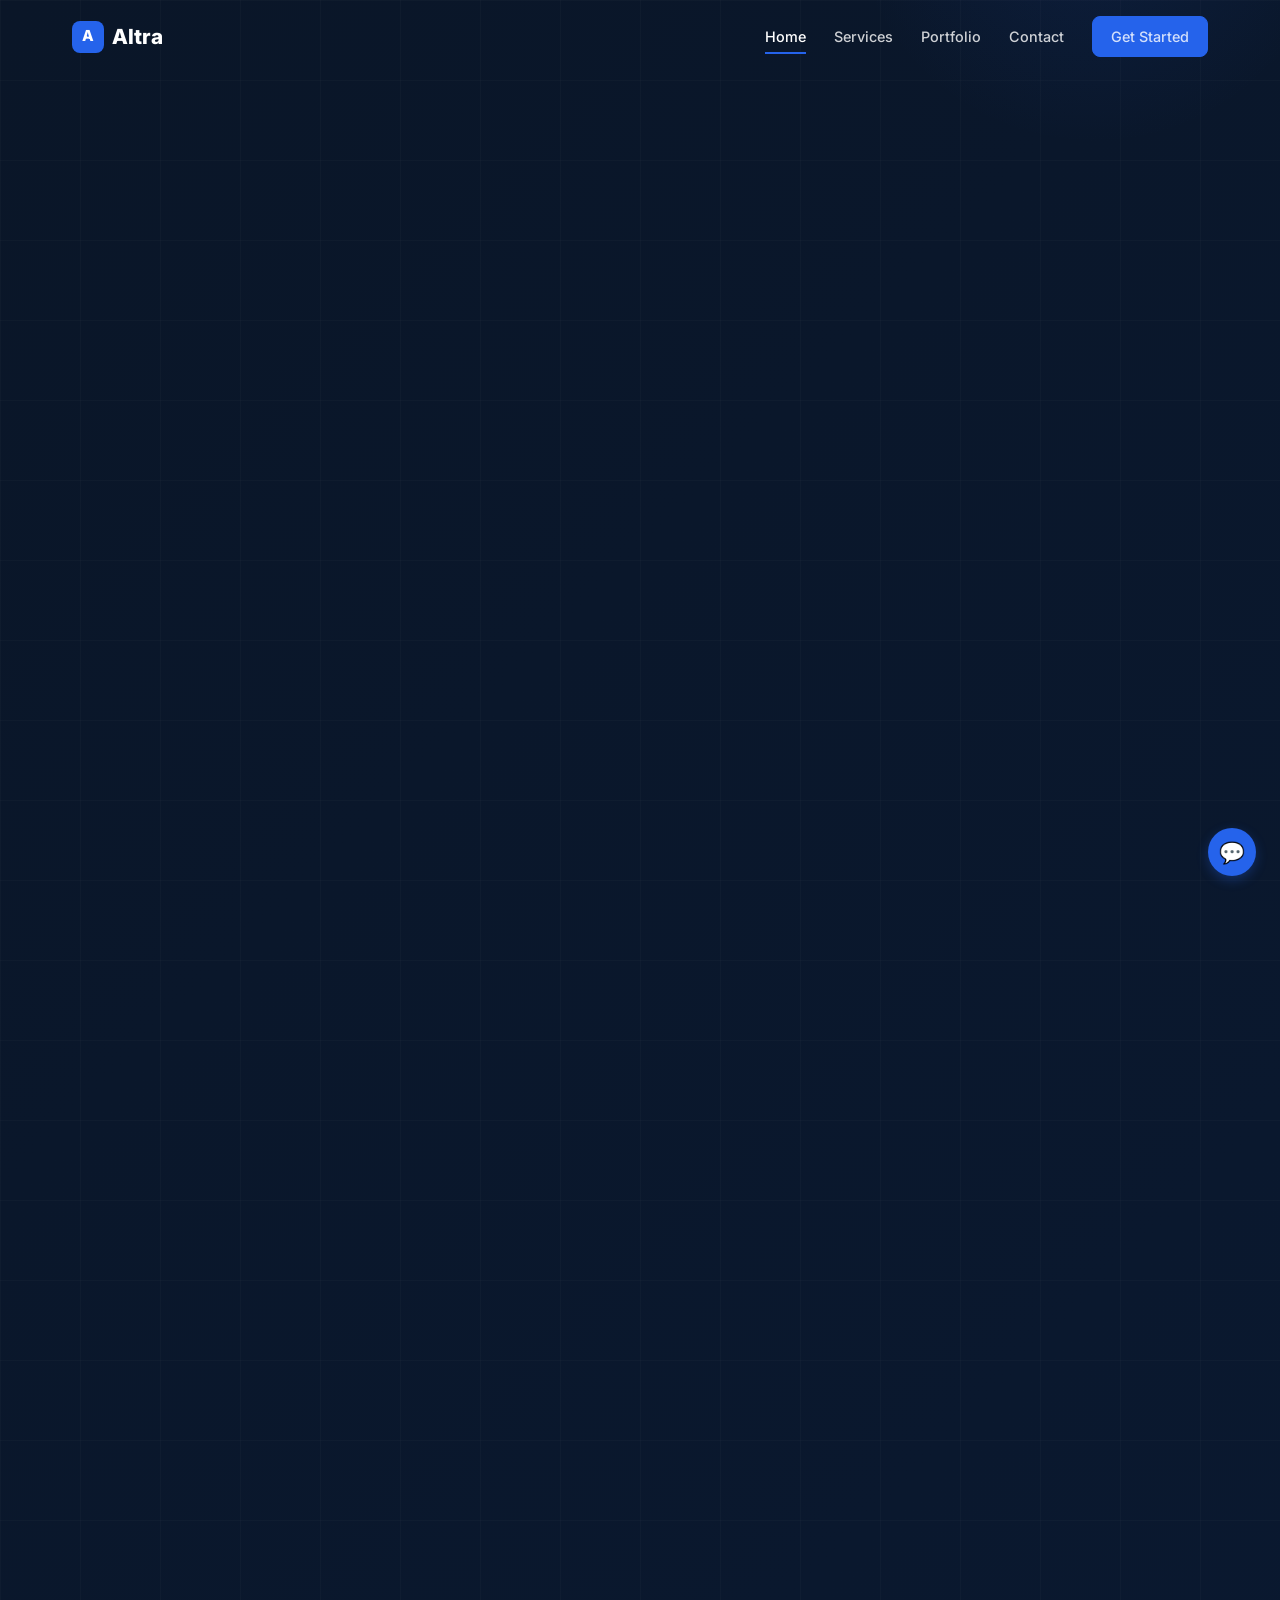
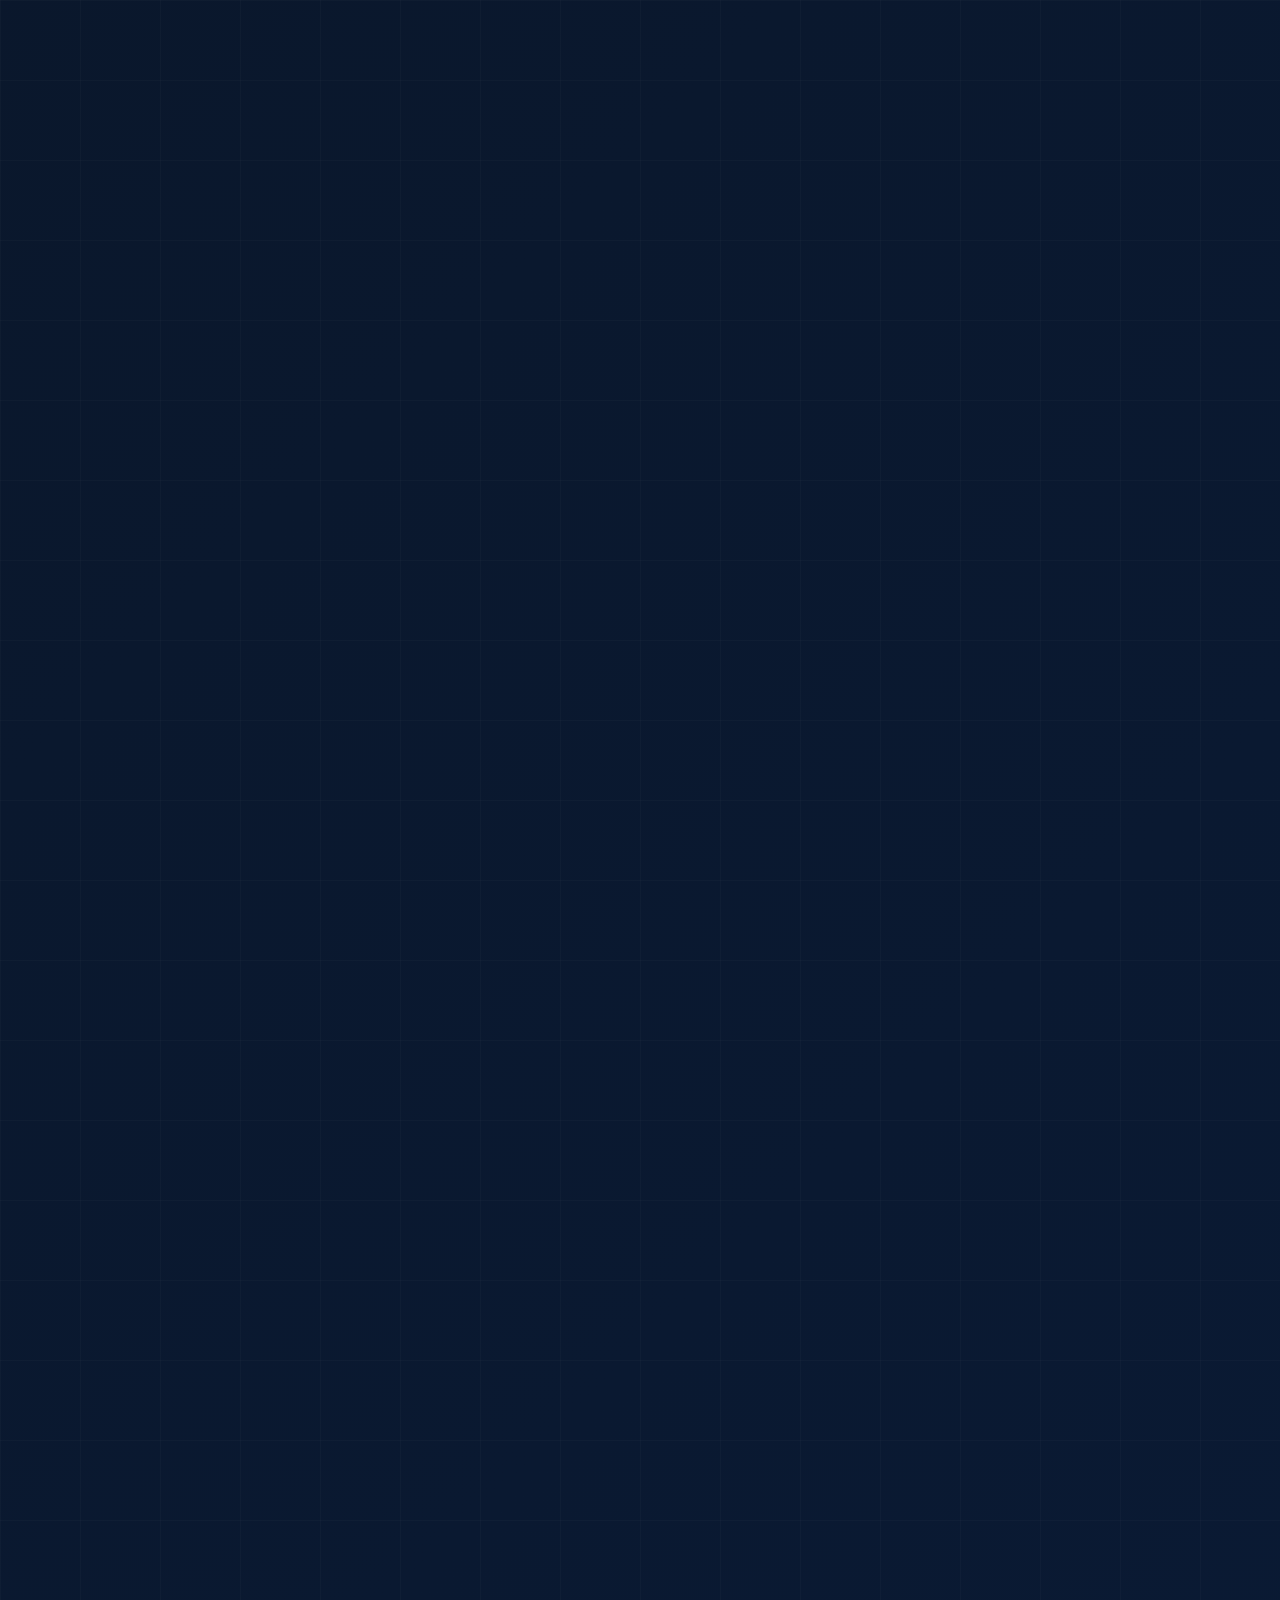
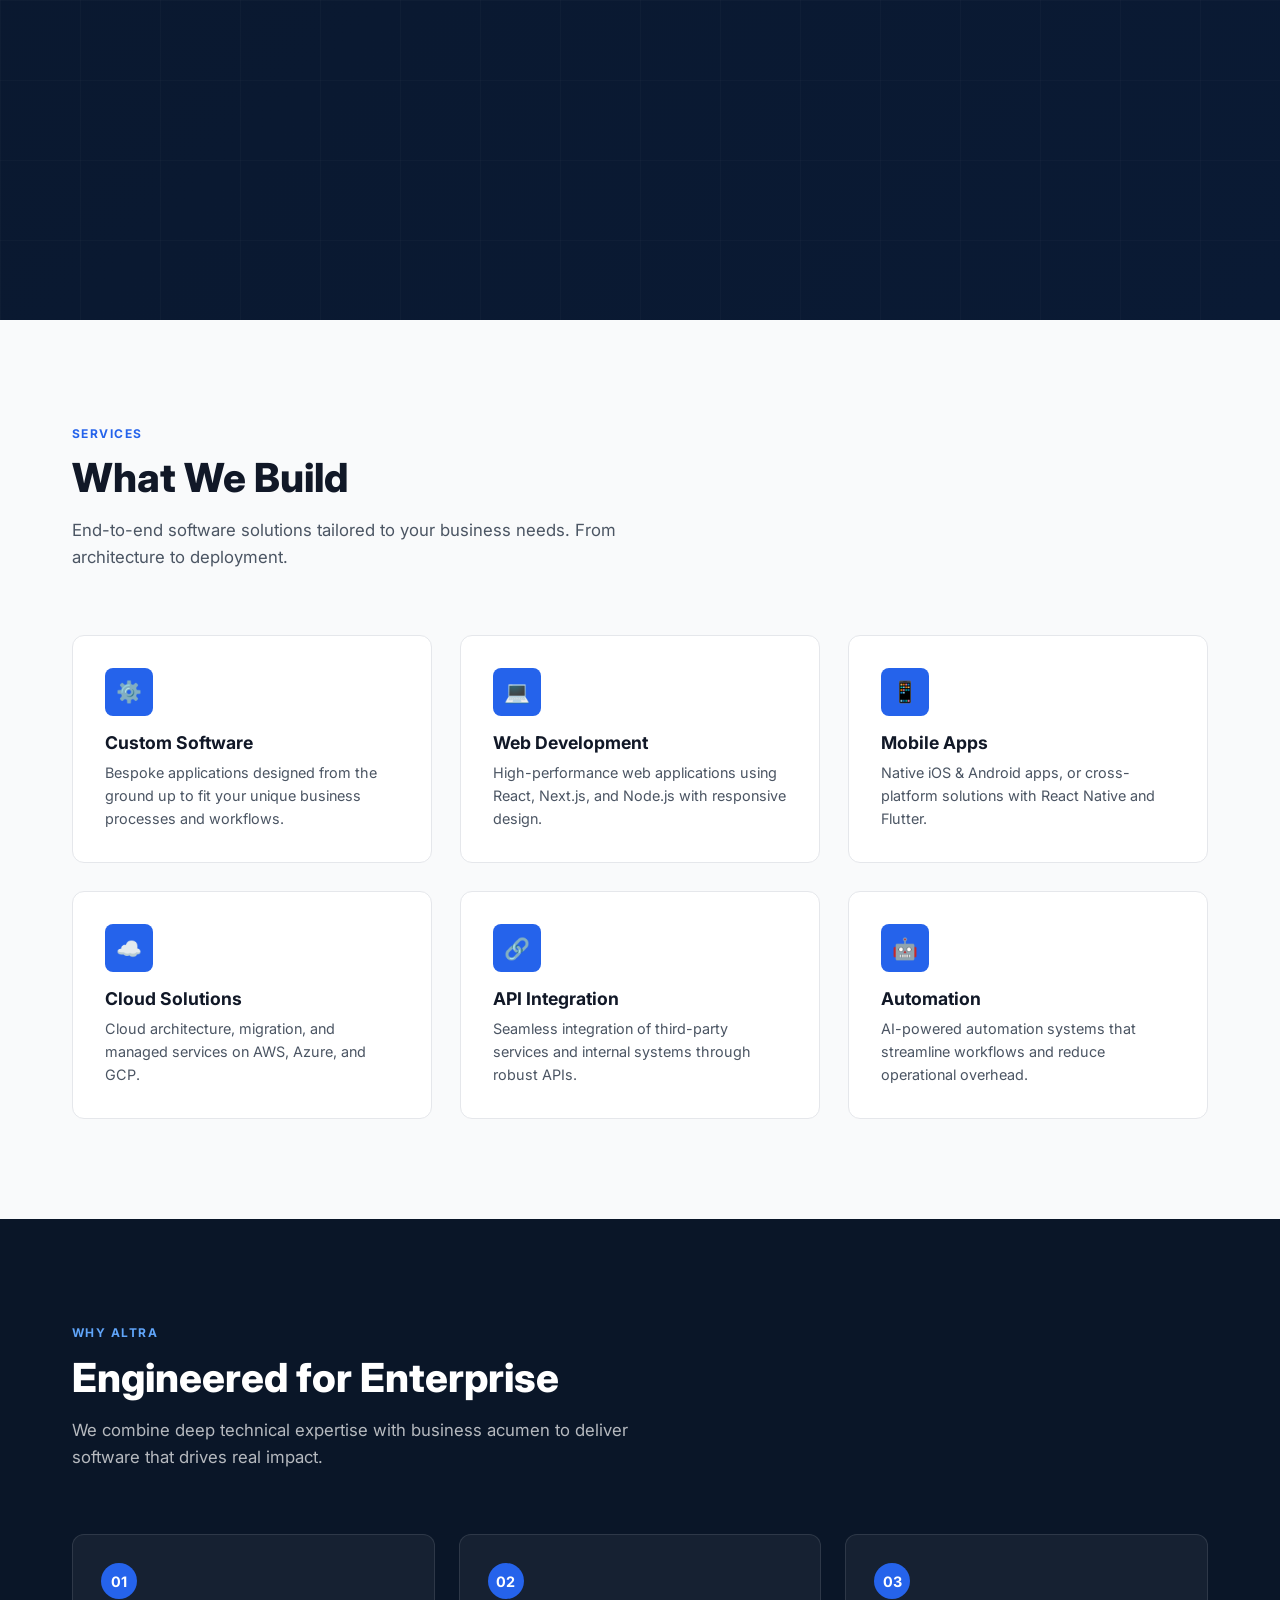
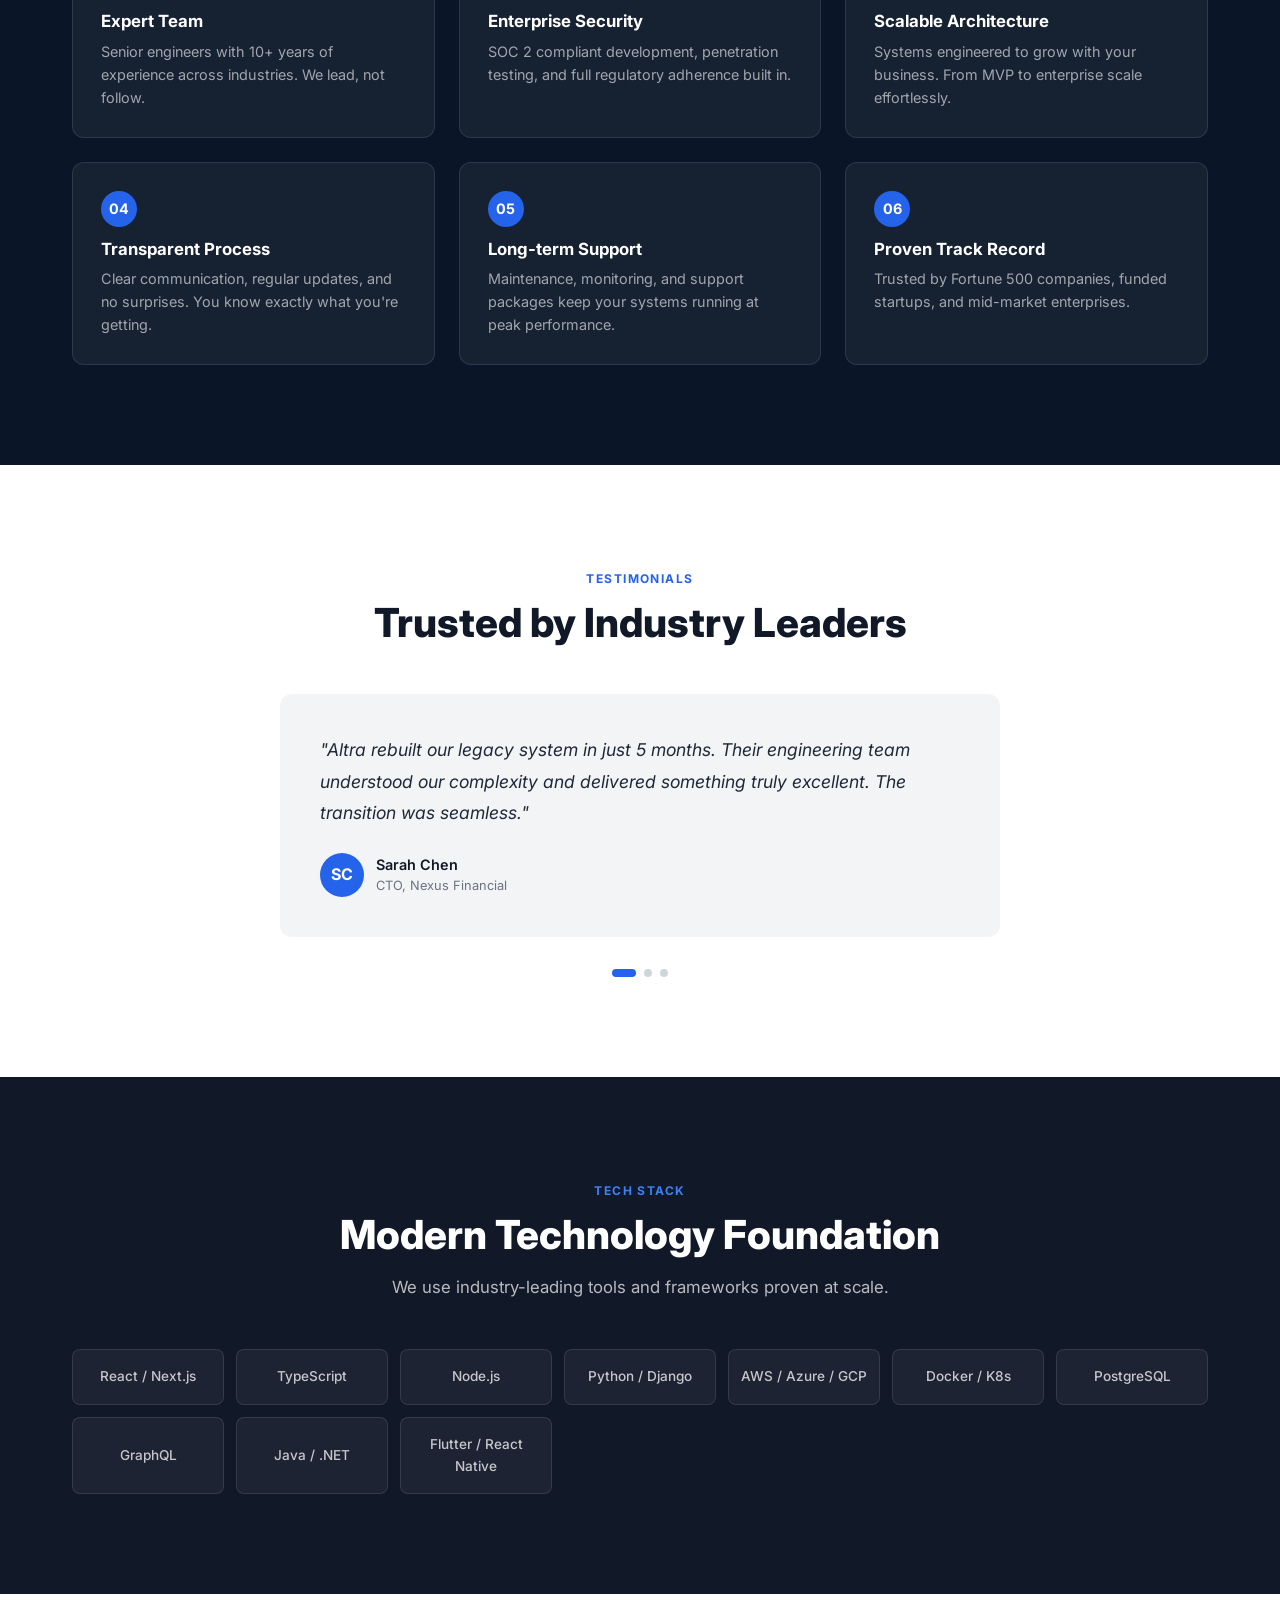
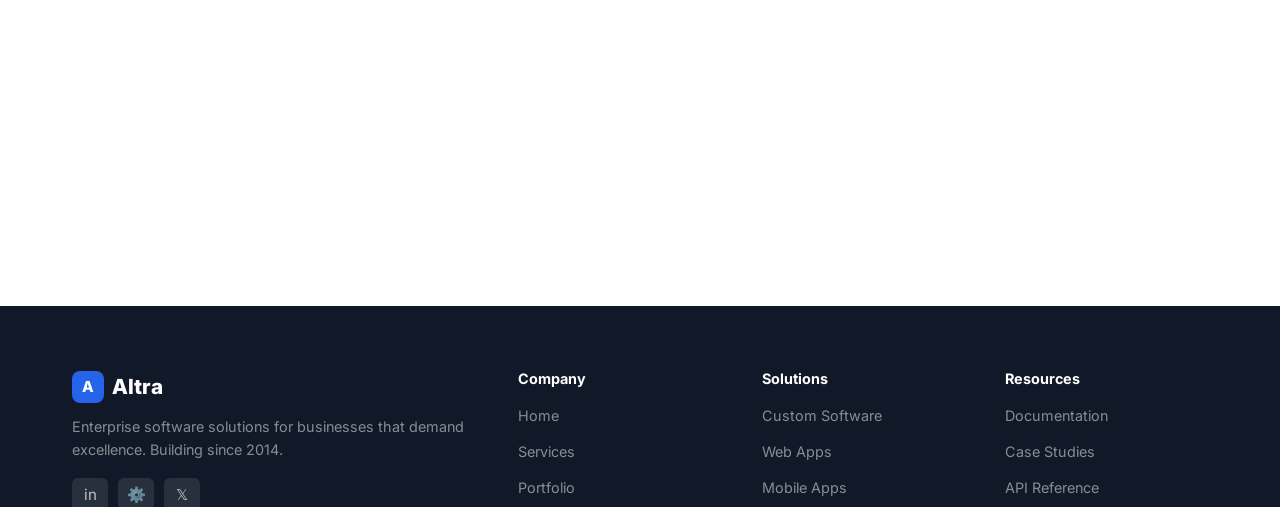
==== commit 5840e2f6: "Redesign: Clean, professional, minimal aesthetic with removed emoji icons and improved UX" ====
--- a/index.html
+++ b/index.html
@@ -3,9 +3,9 @@
 <head>
   <meta charset="UTF-8">
   <meta name="viewport" content="width=device-width, initial-scale=1.0">
-  <title>Altra — Custom Software Solutions for Modern Businesses</title>
-  <meta name="description" content="Altra develops scalable, enterprise-grade software solutions for forward-thinking companies and enterprises. Custom software, cloud, AI, and automation.">
-  <meta name="keywords" content="software development, custom software, web applications, mobile apps, cloud solutions, business automation">
+  <title>Altra — Enterprise Software Solutions</title>
+  <meta name="description" content="Altra delivers custom software solutions for enterprise businesses. Web apps, mobile development, cloud architecture, and business automation.">
+  <meta name="keywords" content="software development, custom software, web applications, enterprise solutions">
   <meta name="robots" content="index, follow">
   <link rel="canonical" href="https://altra.dev/">
   <link rel="stylesheet" href="styles.css">
@@ -25,15 +25,15 @@
   <nav class="navbar" role="navigation" aria-label="Main navigation">
     <div class="container">
       <a href="index.html" class="nav-logo" aria-label="Altra home">
-
+        <div class="logo-icon">A</div>
         <span>Altra</span>
       </a>
       <div class="nav-menu" id="navMenu">
         <a href="index.html" class="active">Home</a>
         <a href="services.html">Services</a>
         <a href="portfolio.html">Portfolio</a>
-        <a href="contact.html">Contact Us</a>
-        <a href="contact.html" class="btn btn-primary btn-sm">Get Connected</a>
+        <a href="contact.html">Contact</a>
+        <a href="contact.html" class="btn btn-primary btn-sm">Get Started</a>
       </div>
       <button class="nav-toggle" id="navToggle" aria-label="Toggle navigation" aria-expanded="false">
         <span></span><span></span><span></span>
@@ -47,13 +47,11 @@
     <div class="hero-bg"></div>
     <div class="hero-grid"></div>
     <div class="hero-content container">
-
-    
-      <h1>Custom <span class="gradient">Software</span><br><span class="gradient">With</span> Us</h1>
-      <p>We build custom websites, software, high-performance software for forward-thinking companies and enterprises. From cloud-native platforms to AI-powered systems, we turn complex problems into elegant products.</p>
+      <h1>Enterprise Software<br><span class="gradient">Built to Scale</span></h1>
+      <p>Custom software solutions engineered for performance, security, and long-term growth. From concept to deployment, we partner with forward-thinking businesses.</p>
       <div class="hero-actions">
-        <a href="contact.html" class="btn btn-primary">Contact Us <span>→</span></a>
-        <a href="portfolio.html" class="btn btn-white">View Portfolio</a>
+        <a href="contact.html" class="btn btn-primary">Start a Project →</a>
+        <a href="portfolio.html" class="btn btn-secondary">View Our Work</a>
       </div>
     </div>
   </section>
@@ -62,83 +60,83 @@
   <section class="services-overview section" id="services">
     <div class="container">
       <div class="section-header reveal">
-        <span class="section-label">What We Do</span>
-        <h2 class="section-title">Services Built for<br>Scale &amp; Performance</h2>
-        <p class="section-subtitle">From strategy to deployment, we deliver end-to-end software solutions tailored to your business objectives.</p>
+        <span class="section-label">Services</span>
+        <h2 class="section-title">What We Build</h2>
+        <p class="section-subtitle">End-to-end software solutions tailored to your business needs. From architecture to deployment.</p>
       </div>
       <div class="services-grid">
         <div class="service-card reveal">
-          <div class="service-icon">&#128187;</div>
-          <h3>Custom Software Development</h3>
-          <p>Bespoke applications designed to fit your unique workflows, built with the latest architectures and scalable infrastructure.</p>
-        </div>
-        <div class="service-card reveal">
-          <div class="service-icon">&#127760;</div>
-          <h3>Web Application Development</h3>
-          <p>High-performance, SEO-friendly web applications using modern frameworks that deliver exceptional user experiences.</p>
-        </div>
-        <div class="service-card reveal">
-          <div class="service-icon">&#128241;</div>
-          <h3>Mobile App Development</h3>
-          <p>Native and cross-platform mobile applications engineered for speed, security, and seamless UX across iOS and Android.</p>
-        </div>
-        <div class="service-card reveal">
-          <div class="service-icon">&#9729;</div>
+          <div class="service-icon">⚙️</div>
+          <h3>Custom Software</h3>
+          <p>Bespoke applications designed from the ground up to fit your unique business processes and workflows.</p>
+        </div>
+        <div class="service-card reveal">
+          <div class="service-icon">💻</div>
+          <h3>Web Development</h3>
+          <p>High-performance web applications using React, Next.js, and Node.js with responsive design.</p>
+        </div>
+        <div class="service-card reveal">
+          <div class="service-icon">📱</div>
+          <h3>Mobile Apps</h3>
+          <p>Native iOS & Android apps, or cross-platform solutions with React Native and Flutter.</p>
+        </div>
+        <div class="service-card reveal">
+          <div class="service-icon">☁️</div>
           <h3>Cloud Solutions</h3>
-          <p>Cloud architecture, migration, and managed services on AWS, Azure, and GCP that optimize cost and performance.</p>
-        </div>
-        <div class="service-card reveal">
-          <div class="service-icon">&#128279;</div>
-          <h3>API Integrations</h3>
-          <p>Seamless integration of third-party services and internal systems through robust, well-documented APIs and microservices.</p>
-        </div>
-        <div class="service-card reveal">
-          <div class="service-icon">&#128200;</div>
-          <h3>Business Automation</h3>
-          <p>Intelligent workflow automation using AI/ML to eliminate repetitive tasks and accelerate your operational velocity.</p>
-        </div>
-      </div>
-    </div>
-  </section>
-
-  <!-- WHY CHOOSE AL TRA -->
+          <p>Cloud architecture, migration, and managed services on AWS, Azure, and GCP.</p>
+        </div>
+        <div class="service-card reveal">
+          <div class="service-icon">🔗</div>
+          <h3>API Integration</h3>
+          <p>Seamless integration of third-party services and internal systems through robust APIs.</p>
+        </div>
+        <div class="service-card reveal">
+          <div class="service-icon">🤖</div>
+          <h3>Automation</h3>
+          <p>AI-powered automation systems that streamline workflows and reduce operational overhead.</p>
+        </div>
+      </div>
+    </div>
+  </section>
+
+  <!-- WHY CHOOSE ALTRA -->
   <section class="why-choose section" id="why">
     <div class="container">
       <div class="section-header reveal">
         <span class="section-label">Why Altra</span>
-        <h2 class="section-title">Designed for<br>Enterprise Excellence</h2>
-        <p class="section-subtitle">We combine deep technical expertise with strategic thinking to deliver software that drives real business impact.</p>
+        <h2 class="section-title" style="color:white">Engineered for Enterprise</h2>
+        <p class="section-subtitle">We combine deep technical expertise with business acumen to deliver software that drives real impact.</p>
       </div>
       <div class="why-grid">
         <div class="why-card reveal">
-          <div class="why-icon">&#9889;</div>
-          <h3>Lightning-Fast Delivery</h3>
-          <p>Our agile delivery model means you get working software in weeks, not months. We ship fast without compromising quality.</p>
-        </div>
-        <div class="why-card reveal">
-          <div class="why-icon">&#128274;</div>
-          <h3>Enterprise-Grade Security</h3>
-          <p>Every project is built with security-by-default. SOC 2 compliant development, penetration testing, and regulatory adherence.</p>
-        </div>
-        <div class="why-card reveal">
-          <div class="why-icon">&#127919;</div>
+          <div class="why-card-number">01</div>
+          <h3>Expert Team</h3>
+          <p>Senior engineers with 10+ years of experience across industries. We lead, not follow.</p>
+        </div>
+        <div class="why-card reveal">
+          <div class="why-card-number">02</div>
+          <h3>Enterprise Security</h3>
+          <p>SOC 2 compliant development, penetration testing, and full regulatory adherence built in.</p>
+        </div>
+        <div class="why-card reveal">
+          <div class="why-card-number">03</div>
           <h3>Scalable Architecture</h3>
-          <p>We engineer systems that grow with your business. From MVP to enterprise scale, your product is built to last.</p>
-        </div>
-        <div class="why-card reveal">
-          <div class="why-icon">&#129309;</div>
-          <h3>Collaborative Partnership</h3>
-          <p>We work alongside your team as an extension of your organization. Transparent communication and shared accountability.</p>
-        </div>
-        <div class="why-card reveal">
-          <div class="why-icon">&#129302;</div>
-          <h3>AI-First Approach</h3>
-          <p>We embed intelligence at every layer — from smart search to predictive analytics — making your product genuinely future-proof.</p>
-        </div>
-        <div class="why-card reveal">
-          <div class="why-icon">&#128640;</div>
-          <h3>24/7 Support</h3>
-          <p>Round-the-clock monitoring and dedicated support to keep your systems performant, secure, and always available.</p>
+          <p>Systems engineered to grow with your business. From MVP to enterprise scale effortlessly.</p>
+        </div>
+        <div class="why-card reveal">
+          <div class="why-card-number">04</div>
+          <h3>Transparent Process</h3>
+          <p>Clear communication, regular updates, and no surprises. You know exactly what you're getting.</p>
+        </div>
+        <div class="why-card reveal">
+          <div class="why-card-number">05</div>
+          <h3>Long-term Support</h3>
+          <p>Maintenance, monitoring, and support packages keep your systems running at peak performance.</p>
+        </div>
+        <div class="why-card reveal">
+          <div class="why-card-number">06</div>
+          <h3>Proven Track Record</h3>
+          <p>Trusted by Fortune 500 companies, funded startups, and mid-market enterprises.</p>
         </div>
       </div>
     </div>
@@ -147,48 +145,44 @@
   <!-- TESTIMONIALS -->
   <section class="testimonials section" id="testimonials">
     <div class="container">
-      <div class="section-header reveal" style="text-align:center">
+      <div class="section-header reveal" style="text-align:center; margin-bottom:48px">
         <span class="section-label" style="justify-content:center">Testimonials</span>
         <h2 class="section-title">Trusted by Industry Leaders</h2>
-        <p class="section-subtitle" style="margin:0 auto">Don't just take our word for it — hear from the teams we've helped succeed.</p>
       </div>
       <div class="testimonials-wrapper reveal">
         <div class="testimonials-track" id="testimonialTrack">
           <div class="testimonial-card">
             <div class="testimonial-inner">
-              <div class="testimonial-stars">&#9733;&#9733;&#9733;&#9733;&#9733;</div>
-              <p class="testimonial-text">"Altra transformed our legacy system into a modern, cloud-native platform in record time. Their engineering team is world-class and the communication was impeccable throughout."</p>
+              <p class="testimonial-text">"Altra rebuilt our legacy system in just 5 months. Their engineering team understood our complexity and delivered something truly excellent. The transition was seamless."</p>
               <div class="testimonial-author">
                 <div class="testimonial-avatar">SC</div>
                 <div>
                   <div class="testimonial-name">Sarah Chen</div>
-                  <div class="testimonial-role">CTO, Nexus FinTech</div>
+                  <div class="testimonial-role">CTO, Nexus Financial</div>
                 </div>
               </div>
             </div>
           </div>
           <div class="testimonial-card">
             <div class="testimonial-inner">
-              <div class="testimonial-stars">&#9733;&#9733;&#9733;&#9733;&#9733;</div>
-              <p class="testimonial-text">"The automation system Altra built for us reduced our operational overhead by 60% within the first quarter. ROI was visible almost immediately. Highly recommended."</p>
+              <p class="testimonial-text">"They don't just build software—they solve problems. Our automation system reduced operational costs by 40% in the first year. Highly recommended."</p>
               <div class="testimonial-author">
                 <div class="testimonial-avatar">MK</div>
                 <div>
                   <div class="testimonial-name">Marcus Keller</div>
-                  <div class="testimonial-role">VP of Operations, Voss Logistics</div>
+                  <div class="testimonial-role">VP Operations, Voss Logistics</div>
                 </div>
               </div>
             </div>
           </div>
           <div class="testimonial-card">
             <div class="testimonial-inner">
-              <div class="testimonial-stars">&#9733;&#9733;&#9733;&#9733;&#9733;</div>
-              <p class="testimonial-text">"Working with Altra felt like having a full senior engineering team at our fingertips. They understood our vision from day one and delivered a product that exceeded expectations."</p>
+              <p class="testimonial-text">"Having a full senior engineering team at our fingertips was transformative. They understood our vision immediately and delivered a product our customers love."</p>
               <div class="testimonial-author">
                 <div class="testimonial-avatar">AP</div>
                 <div>
                   <div class="testimonial-name">Amara Patel</div>
-                  <div class="testimonial-role">Founder, Solara HealthTech</div>
+                  <div class="testimonial-role">Founder, Solara Health</div>
                 </div>
               </div>
             </div>
@@ -202,20 +196,20 @@
   <!-- TECHNOLOGIES -->
   <section class="technologies section">
     <div class="container" style="text-align:center">
-      <span class="section-label" style="justify-content:center">Tech Stack</span>
-      <h2 class="section-title" style="color:white">Powered by Modern Tools</h2>
-      <p class="section-subtitle" style="margin:0 auto 60px">We stay at the cutting edge, using the tools and frameworks that deliver the best results for your project.</p>
+      <span class="section-label" style="justify-content:center; margin-bottom:12px">Tech Stack</span>
+      <h2 class="section-title" style="color:white">Modern Technology Foundation</h2>
+      <p class="section-subtitle" style="color:rgba(255,255,255,0.7); margin:0 auto 48px">We use industry-leading tools and frameworks proven at scale.</p>
       <div class="tech-grid">
-        <div class="tech-badge"><span>&#10024; React / Next.js</span></div>
-        <div class="tech-badge"><span>&#10102; TypeScript</span></div>
-        <div class="tech-badge"><span>&#128187; Node.js</span></div>
-        <div class="tech-badge"><span>&#128161; Python / Django</span></div>
-        <div class="tech-badge"><span>&#127919; AWS / GCP / Azure</span></div>
-        <div class="tech-badge"><span>&#9881; Docker / Kubernetes</span></div>
-        <div class="tech-badge"><span>&#10697; PostgreSQL / MongoDB</span></div>
-        <div class="tech-badge"><span>&#128737; Redis / Cache</span></div>
-        <div class="tech-badge"><span>&#129302; TensorFlow / PyTorch</span></div>
-        <div class="tech-badge"><span>&#9889; GraphQL / Apollo</span></div>
+        <div class="tech-badge"><span>React / Next.js</span></div>
+        <div class="tech-badge"><span>TypeScript</span></div>
+        <div class="tech-badge"><span>Node.js</span></div>
+        <div class="tech-badge"><span>Python / Django</span></div>
+        <div class="tech-badge"><span>AWS / Azure / GCP</span></div>
+        <div class="tech-badge"><span>Docker / K8s</span></div>
+        <div class="tech-badge"><span>PostgreSQL</span></div>
+        <div class="tech-badge"><span>GraphQL</span></div>
+        <div class="tech-badge"><span>Java / .NET</span></div>
+        <div class="tech-badge"><span>Flutter / React Native</span></div>
       </div>
     </div>
   </section>
@@ -224,8 +218,8 @@
   <div class="container">
     <div class="cta-banner reveal">
       <h2>Ready to Build Something Great?</h2>
-      <p>Let's discuss your project and see how Altra can help transform your business with custom software solutions.</p>
-      <a href="contact.html" class="btn btn-white">Start a Conversation <span>→</span></a>
+      <p>Let's talk about your project. We'll respond within 24 hours with a tailored approach and transparent pricing.</p>
+      <a href="contact.html" class="btn btn-secondary">Get a Free Consultation →</a>
     </div>
   </div>
 
@@ -234,16 +228,15 @@
     <div class="container">
       <div class="footer-grid">
         <div class="footer-brand">
-          <div class="nav-logo">
+          <div class="nav-logo" style="color:white; margin-bottom:12px">
             <div class="logo-icon">A</div>
             <span>Altra</span>
           </div>
-          <p>Building enterprise-grade software solutions for forward-thinking businesses. Custom development, cloud, AI &amp; automation since 2014.</p>
+          <p>Enterprise software solutions for businesses that demand excellence. Building since 2014.</p>
           <div class="footer-socials">
-            <a href="#" title="Twitter" aria-label="Twitter">&#120143;</a>
             <a href="#" title="LinkedIn" aria-label="LinkedIn">in</a>
-            <a href="#" title="GitHub" aria-label="GitHub">&#128187;</a>
-            <a href="#" title="YouTube" aria-label="YouTube">&#127909;</a>
+            <a href="#" title="GitHub" aria-label="GitHub">⚙️</a>
+            <a href="#" title="Twitter" aria-label="Twitter">𝕏</a>
           </div>
         </div>
         <div class="footer-col">
@@ -256,34 +249,34 @@
           </ul>
         </div>
         <div class="footer-col">
-          <h4>Services</h4>
+          <h4>Solutions</h4>
           <ul>
             <li><a href="services.html">Custom Software</a></li>
-            <li><a href="services.html">Web Development</a></li>
+            <li><a href="services.html">Web Apps</a></li>
             <li><a href="services.html">Mobile Apps</a></li>
-            <li><a href="services.html">Cloud Solutions</a></li>
+            <li><a href="services.html">Cloud Services</a></li>
           </ul>
         </div>
         <div class="footer-col">
           <h4>Resources</h4>
           <ul>
-            <li><a href="#">Blog</a></li>
+            <li><a href="#">Documentation</a></li>
             <li><a href="#">Case Studies</a></li>
-            <li><a href="#">API Docs</a></li>
+            <li><a href="#">API Reference</a></li>
             <li><a href="#">Careers</a></li>
           </ul>
         </div>
       </div>
       <div class="footer-bottom">
-        <p>&copy; 2026 Altra Software Solutions. All rights reserved.</p>
-        <p><a href="#" style="color:rgba(255,255,255,0.4)">Privacy Policy</a> &nbsp;|&nbsp; <a href="#" style="color:rgba(255,255,255,0.4)">Terms of Service</a></p>
+        <p>&copy; 2026 Altra. All rights reserved.</p>
+        <p><a href="#">Privacy</a> | <a href="#">Terms</a></p>
       </div>
     </div>
   </footer>
 
   <!-- Chat Widget -->
   <div class="chat-widget">
-    <button class="chat-btn" id="chatBtn" aria-label="Open chat">&#128172;</button>
+    <button class="chat-btn" id="chatBtn" aria-label="Open support">💬</button>
   </div>
 
   <script src="main.js"></script>
--- a/styles.css
+++ b/styles.css
@@ -1,13 +1,6 @@
-/* Alta Website - Styles */
-
-/* |src/styles.css| { */
-/* |CSS variables for theming| */
-/* |reset + global styles| */
-/* |utility classes| */
-/* |sections and pages| */
-/* |animations| */
-/* } */
-@import url('https://fonts.googleapis.com/css2?family=Inter:wght@300;400;500;600;700;800;900&family=Space+Grotesk:wght@400;500;600;700&display=swap');
+/* Altra Website - Professional Minimal Design */
+
+@import url('https://fonts.googleapis.com/css2?family=Inter:wght@300;400;500;600;700;800;900&display=swap');
 
 :root {
   --navy-900: #050d1a;
@@ -19,27 +12,28 @@
   --blue-glow: #60a5fa;
   --electric: #38bdf8;
   --white: #ffffff;
-  --gray-100: #f1f5f9;
-  --gray-200: #e2e8f0;
-  --gray-300: #cbd5e1;
-  --gray-400: #94a3b8;
-  --gray-500: #64748b;
-  --gray-700: #334155;
-  --gray-900: #0f172a;
+  --gray-50: #f9fafb;
+  --gray-100: #f3f4f6;
+  --gray-200: #e5e7eb;
+  --gray-300: #d1d5db;
+  --gray-400: #9ca3af;
+  --gray-500: #6b7280;
+  --gray-600: #4b5563;
+  --gray-700: #374151;
+  --gray-800: #1f2937;
+  --gray-900: #111827;
   --success: #10b981;
   --warning: #f59e0b;
   --danger: #ef4444;
   --font-main: 'Inter', -apple-system, BlinkMacSystemFont, sans-serif;
-  --font-display: 'Space Grotesk', 'Inter', sans-serif;
   --shadow-sm: 0 1px 2px rgba(0,0,0,0.05);
-  --shadow-md: 0 4px 24px rgba(0,0,0,0.1);
-  --shadow-lg: 0 8px 48px rgba(0,0,0,0.15);
-  --shadow-xl: 0 16px 64px rgba(0,0,0,0.2);
-  --shadow-glow: 0 0 40px rgba(37,99,235,0.15);
-  --radius-sm: 8px;
-  --radius-md: 12px;
-  --radius-lg: 16px;
-  --radius-xl: 24px;
+  --shadow-md: 0 4px 12px rgba(0,0,0,0.08);
+  --shadow-lg: 0 8px 24px rgba(0,0,0,0.12);
+  --shadow-xl: 0 12px 32px rgba(0,0,0,0.15);
+  --radius-sm: 6px;
+  --radius-md: 8px;
+  --radius-lg: 12px;
+  --radius-xl: 16px;
   --transition-fast: 0.2s cubic-bezier(0.4, 0, 0.2, 1);
   --transition-base: 0.3s cubic-bezier(0.4, 0, 0.2, 1);
   --transition-slow: 0.5s cubic-bezier(0.4, 0, 0.2, 1);
@@ -70,116 +64,114 @@
 a { text-decoration: none; color: inherit; }
 ul, ol { list-style: none; }
 button { border: none; background: none; cursor: pointer; font-family: var(--font-main); }
-h1, h2, h3, h4, h5, h6 { font-family: var(--font-display); line-height: 1.2; }
+h1, h2, h3, h4, h5, h6 { font-family: var(--font-main); line-height: 1.2; font-weight: 700; }
 
 .container {
   width: 100%;
-  max-width: 1280px;
+  max-width: 1200px;
   margin: 0 auto;
-  padding: 0 24px;
+  padding: 0 32px;
 }
 
 .section {
-  padding: 120px 0;
+  padding: 100px 0;
 }
 
 @media (max-width: 768px) {
-  .section { padding: 80px 0; }
+  .section { padding: 64px 0; }
+  .container { padding: 0 20px; }
 }
 
 .section-label {
-  display: inline-flex;
-  align-items: center;
-  gap: 8px;
-  font-size: 0.85rem;
-  font-weight: 600;
+  display: inline-block;
+  font-size: 0.75rem;
+  font-weight: 700;
   color: var(--blue-accent);
   text-transform: uppercase;
-  letter-spacing: 0.08em;
+  letter-spacing: 0.12em;
+  margin-bottom: 12px;
+}
+
+.section-title {
+  font-size: 2.5rem;
+  font-weight: 800;
+  color: var(--gray-900);
   margin-bottom: 16px;
-}
-
-.section-label::before {
-  content: '';
-  display: block;
-  width: 32px;
-  height: 2px;
-  background: var(--blue-accent);
-}
-
-.section-title {
-  font-size: 2.75rem;
-  font-weight: 800;
-  color: var(--navy-800);
-  margin-bottom: 16px;
+  line-height: 1.15;
 }
 
 .section-subtitle {
-  font-size: 1.125rem;
-  color: var(--gray-500);
-  max-width: 600px;
-  line-height: 1.7;
-}
-
-.section-header { margin-bottom: 80px; }
+  font-size: 1.05rem;
+  color: var(--gray-600);
+  max-width: 560px;
+  line-height: 1.6;
+}
+
+.section-header { margin-bottom: 64px; }
 
 /* ====== BUTTONS ====== */
 .btn {
   display: inline-flex;
   align-items: center;
-  gap: 8px;
-  padding: 14px 32px;
+  gap: 6px;
+  padding: 12px 28px;
   border-radius: var(--radius-md);
   font-size: 0.95rem;
   font-weight: 600;
   transition: all var(--transition-fast);
   position: relative;
   overflow: hidden;
+  border: 1px solid transparent;
 }
 
 .btn-primary {
-  background: linear-gradient(135deg, var(--blue-accent), var(--blue-light));
-  color: var(--white);
-  box-shadow: 0 4px 24px rgba(37,99,235,0.3);
+  background: var(--blue-accent);
+  color: var(--white);
+  border-color: var(--blue-accent);
 }
 
 .btn-primary:hover {
-  transform: translateY(-2px);
-  box-shadow: 0 8px 32px rgba(37,99,235,0.4);
+  background: #1d4ed8;
+  border-color: #1d4ed8;
+  transform: translateY(-1px);
+}
+
+.btn-secondary {
+  background: var(--gray-100);
+  color: var(--gray-900);
+  border-color: var(--gray-200);
+}
+
+.btn-secondary:hover {
+  background: var(--gray-200);
+  border-color: var(--gray-300);
+  transform: translateY(-1px);
 }
 
 .btn-outline {
-  border: 2px solid var(--gray-200);
-  color: var(--navy-800);
+  background: transparent;
+  color: var(--gray-900);
+  border-color: var(--gray-300);
 }
 
 .btn-outline:hover {
-  border-color: var(--blue-accent);
-  color: var(--blue-accent);
-  background: rgba(37,99,235,0.04);
-}
-
-.btn-white {
-  background: var(--white);
-  color: var(--navy-800);
-}
-
-.btn-white:hover {
-  box-shadow: var(--shadow-lg);
-  transform: translateY(-2px);
+  background: var(--gray-50);
+  border-color: var(--gray-400);
 }
 
 .btn-ghost {
-  color: var(--white);
+  background: transparent;
+  color: var(--gray-600);
+  border-color: transparent;
 }
 
 .btn-ghost:hover {
-  background: rgba(255,255,255,0.1);
+  color: var(--gray-900);
 }
 
 .btn-sm {
-  padding: 10px 24px;
-  font-size: 0.875rem;
+  padding: 8px 18px;
+  font-size: 0.85rem;
 }
 
 /* ====== NAVBAR ====== */
@@ -189,15 +181,16 @@
   left: 0;
   right: 0;
   z-index: 1000;
-  padding: 20px 0;
+  padding: 16px 0;
+  background: transparent;
   transition: all var(--transition-base);
 }
 
 .navbar.scrolled {
-  background: rgba(5,13,26,0.85);
-  backdrop-filter: blur(20px);
-  padding: 14px 0;
-  box-shadow: 0 2px 40px rgba(0,0,0,0.15);
+  background: rgba(255,255,255,0.95);
+  backdrop-filter: blur(10px);
+  box-shadow: 0 1px 3px rgba(0,0,0,0.1);
+  padding: 12px 0;
 }
 
 .navbar .container {
@@ -209,45 +202,56 @@
 .nav-logo {
   display: flex;
   align-items: center;
-  gap: 10px;
-  font-family: var(--font-display);
-  font-weight: 700;
-  font-size: 1.5rem;
+  gap: 8px;
+  font-weight: 800;
+  font-size: 1.3rem;
+  color: var(--gray-900);
+  transition: color var(--transition-fast);
+}
+
+.navbar.scrolled .nav-logo {
+  color: var(--gray-900);
+}
+
+.navbar:not(.scrolled) .nav-logo {
   color: var(--white);
 }
 
 .logo-icon {
-  width: 38px;
-  height: 38px;
-  background: linear-gradient(135deg, var(--blue-accent), var(--electric));
-  border-radius: 10px;
-  display: flex;
-  align-items: center;
-  justify-content: center;
-  font-size: 1.1rem;
+  width: 32px;
+  height: 32px;
+  background: var(--blue-accent);
+  border-radius: var(--radius-md);
+  display: flex;
+  align-items: center;
+  justify-content: center;
+  font-size: 0.95rem;
   color: white;
   font-weight: 800;
-  font-family: var(--font-display);
 }
 
 .nav-menu {
   display: flex;
   align-items: center;
-  gap: 36px;
+  gap: 28px;
 }
 
 .nav-menu a {
-  color: rgba(255,255,255,0.75);
-  font-size: 0.95rem;
+  font-size: 0.9rem;
   font-weight: 500;
+  color: rgba(255,255,255,0.8);
   transition: color var(--transition-fast);
   position: relative;
+}
+
+.navbar.scrolled .nav-menu a {
+  color: var(--gray-700);
 }
 
 .nav-menu a::after {
   content: '';
   position: absolute;
-  bottom: -4px;
+  bottom: -6px;
   left: 0;
   width: 0;
   height: 2px;
@@ -260,6 +264,11 @@
   color: var(--white);
 }
 
+.navbar.scrolled .nav-menu a:hover,
+.navbar.scrolled .nav-menu a.active {
+  color: var(--blue-accent);
+}
+
 .nav-menu a:hover::after,
 .nav-menu a.active::after { width: 100%; }
 
@@ -267,13 +276,13 @@
   display: none;
   flex-direction: column;
   gap: 5px;
-  padding: 8px;
+  padding: 6px;
 }
 
 .nav-toggle span {
-  width: 24px;
+  width: 20px;
   height: 2px;
-  background: var(--white);
+  background: currentColor;
   display: block;
   transition: all var(--transition-base);
 }
@@ -285,15 +294,19 @@
     top: 100%;
     left: 0;
     right: 0;
-    background: rgba(5,13,26,0.97);
-    backdrop-filter: blur(20px);
+    background: var(--white);
     flex-direction: column;
-    padding: 20px;
-    gap: 20px;
-    border-top: 1px solid rgba(255,255,255,0.08);
+    padding: 16px 20px;
+    gap: 12px;
+    border-bottom: 1px solid var(--gray-200);
   }
   .nav-menu.open { display: flex; }
-  .nav-toggle { display: flex; }
+  .nav-menu a {
+    color: var(--gray-700);
+  }
+  .nav-toggle { display: flex; color: var(--gray-900); }
+  .navbar.scrolled .nav-toggle { color: var(--gray-900); }
+  .navbar:not(.scrolled) .nav-toggle { color: var(--white); }
 }
 
 /* ====== HERO ====== */
@@ -302,8 +315,9 @@
   min-height: 100vh;
   display: flex;
   align-items: center;
-  background: var(--navy-800);
+  background: linear-gradient(135deg, var(--navy-800) 0%, #0a1a34 100%);
   overflow: hidden;
+  padding-top: 80px;
 }
 
 .hero-bg {
@@ -315,39 +329,21 @@
 .hero-bg::before {
   content: '';
   position: absolute;
-  top: -20%;
-  right: -10%;
-  width: 700px;
-  height: 700px;
-  background: radial-gradient(circle, rgba(37,99,235,0.25) 0%, transparent 70%);
-  border-radius: 50%;
-  animation: pulseGlow 8s ease-in-out infinite;
-}
-
-.hero-bg::after {
-  content: '';
-  position: absolute;
-  bottom: -10%;
-  left: -5%;
+  top: -10%;
+  right: -5%;
   width: 500px;
   height: 500px;
-  background: radial-gradient(circle, rgba(56,189,248,0.15) 0%, transparent 70%);
+  background: radial-gradient(circle, rgba(37,99,235,0.1) 0%, transparent 70%);
   border-radius: 50%;
-  animation: pulseGlow 10s ease-in-out infinite reverse;
-}
-
-@keyframes pulseGlow {
-  0%, 100% { transform: scale(1); opacity: 0.6; }
-  50% { transform: scale(1.15); opacity: 1; }
 }
 
 .hero-grid {
   position: absolute;
   inset: 0;
   background-image:
-    linear-gradient(rgba(37,99,235,0.05) 1px, transparent 1px),
-    linear-gradient(90deg, rgba(37,99,235,0.05) 1px, transparent 1px);
-  background-size: 60px 60px;
+    linear-gradient(rgba(255,255,255,0.02) 1px, transparent 1px),
+    linear-gradient(90deg, rgba(255,255,255,0.02) 1px, transparent 1px);
+  background-size: 80px 80px;
   z-index: 0;
 }
 
@@ -355,46 +351,17 @@
   position: relative;
   z-index: 1;
   text-align: center;
-  max-width: 900px;
+  max-width: 800px;
   margin: 0 auto;
-  padding: 180px 24px 120px;
-}
-
-.hero-badge {
-  display: inline-flex;
-  align-items: center;
-  gap: 8px;
-  background: rgba(37,99,235,0.15);
-  border: 1px solid rgba(37,99,235,0.3);
-  color: var(--blue-light);
-  padding: 8px 20px;
-  border-radius: 50px;
-  font-size: 0.85rem;
-  font-weight: 600;
-  margin-bottom: 32px;
-  animation: fadeUp 0.8s ease-out;
-}
-
-.hero-badge .dot {
-  width: 8px;
-  height: 8px;
-  background: var(--success);
-  border-radius: 50%;
-  animation: blink 2s infinite;
-}
-
-@keyframes blink {
-  0%, 100% { opacity: 1; }
-  50% { opacity: 0.3; }
+  padding: 60px 32px;
 }
 
 .hero h1 {
-  font-size: clamp(2.5rem, 5vw, 4rem);
+  font-size: clamp(2.2rem, 5vw, 3.5rem);
   font-weight: 900;
   color: var(--white);
   margin-bottom: 24px;
   line-height: 1.1;
-  animation: fadeUp 0.8s ease-out 0.15s backwards;
 }
 
 .hero h1 .gradient {
@@ -405,68 +372,32 @@
 }
 
 .hero p {
-  font-size: 1.2rem;
-  color: rgba(255,255,255,0.6);
-  max-width: 660px;
-  margin: 0 auto 48px;
-  line-height: 1.8;
-  animation: fadeUp 0.8s ease-out 0.3s backwards;
+  font-size: 1.1rem;
+  color: rgba(255,255,255,0.7);
+  max-width: 600px;
+  margin: 0 auto 32px;
+  line-height: 1.7;
 }
 
 .hero-actions {
   display: flex;
   align-items: center;
   justify-content: center;
-  gap: 16px;
+  gap: 12px;
   flex-wrap: wrap;
-  animation: fadeUp 0.8s ease-out 0.45s backwards;
-}
-
-.hero-stats {
-  display: flex;
-  align-items: center;
-  justify-content: center;
-  gap: 64px;
-  margin-top: 80px;
-  animation: fadeUp 0.8s ease-out 0.6s backwards;
-}
-
-.stat-item { text-align: center; }
-.stat-number {
-  font-family: var(--font-display);
-  font-size: 2.5rem;
-  font-weight: 800;
-  color: var(--white);
-}
-.stat-number span { color: var(--blue-light); }
-.stat-label {
-  font-size: 0.9rem;
-  color: rgba(255,255,255,0.5);
-  margin-top: 4px;
 }
 
 @media (max-width: 768px) {
-  .hero-stats { gap: 32px; flex-wrap: wrap; }
-  .stat-number { font-size: 1.8rem; }
+  .hero { padding-top: 60px; }
   .hero-actions { flex-direction: column; align-items: stretch; }
   .hero-actions .btn { text-align: center; justify-content: center; }
 }
 
 /* ====== ANIMATIONS ====== */
-@keyframes fadeUp {
-  from { opacity: 0; transform: translateY(30px); }
-  to { opacity: 1; transform: translateY(0); }
-}
-
-@keyframes fadeIn {
-  from { opacity: 0; }
-  to { opacity: 1; }
-}
-
 .reveal {
   opacity: 0;
-  transform: translateY(30px);
-  transition: opacity 0.7s ease-out, transform 0.7s ease-out;
+  transform: translateY(20px);
+  transition: opacity 0.6s ease-out, transform 0.6s ease-out;
 }
 
 .reveal.visible {
@@ -476,114 +407,108 @@
 
 /* ====== SERVICES OVERVIEW ====== */
 .services-overview {
-  background: var(--gray-100);
+  background: var(--gray-50);
 }
 
 .services-grid {
+  display: grid;
+  grid-template-columns: repeat(auto-fit, minmax(300px, 1fr));
+  gap: 28px;
+}
+
+.service-card {
+  background: var(--white);
+  border-radius: var(--radius-lg);
+  padding: 32px;
+  transition: all var(--transition-base);
+  border: 1px solid var(--gray-200);
+  position: relative;
+}
+
+.service-card:hover {
+  transform: translateY(-4px);
+  box-shadow: var(--shadow-lg);
+  border-color: var(--blue-accent);
+}
+
+.service-icon {
+  width: 48px;
+  height: 48px;
+  background: var(--blue-accent);
+  border-radius: var(--radius-md);
+  display: flex;
+  align-items: center;
+  justify-content: center;
+  font-size: 1.3rem;
+  margin-bottom: 16px;
+  color: var(--white);
+}
+
+.service-card h3 {
+  font-size: 1.1rem;
+  color: var(--gray-900);
+  margin-bottom: 8px;
+}
+
+.service-card p {
+  font-size: 0.9rem;
+  color: var(--gray-600);
+  line-height: 1.6;
+}
+
+/* ====== WHY CHOOSE ====== */
+.why-choose {
+  background: var(--navy-800);
+}
+
+.why-choose .section-title { color: var(--white); }
+.why-choose .section-subtitle { color: rgba(255,255,255,0.7); }
+.why-choose .section-label { color: var(--blue-glow); }
+
+.why-grid {
   display: grid;
   grid-template-columns: repeat(auto-fit, minmax(280px, 1fr));
   gap: 24px;
 }
 
-.service-card {
-  background: var(--white);
+.why-card {
+  background: rgba(255,255,255,0.05);
+  border: 1px solid rgba(255,255,255,0.1);
   border-radius: var(--radius-lg);
-  padding: 36px;
+  padding: 28px;
   transition: all var(--transition-base);
-  border: 1px solid transparent;
-  position: relative;
-  overflow: hidden;
-}
-
-.service-card::before {
-  content: '';
-  position: absolute;
-  inset: 0;
-  border-radius: var(--radius-lg);
-  background: linear-gradient(135deg, rgba(37,99,235,0.05), transparent);
-  opacity: 0;
-  transition: opacity var(--transition-base);
-}
-
-.service-card:hover {
-  transform: translateY(-6px);
-  box-shadow: var(--shadow-lg);
-  border-color: rgba(37,99,235,0.15);
-}
-
-.service-card:hover::before { opacity: 1; }
-
-.service-icon {
-  width: 56px;
-  height: 56px;
-  background: linear-gradient(135deg, var(--blue-accent), var(--blue-light));
-  border-radius: var(--radius-md);
-  display: flex;
-  align-items: center;
-  justify-content: center;
-  font-size: 1.5rem;
-  margin-bottom: 20px;
-  color: var(--white);
-}
-
-.service-card h3 {
-  font-size: 1.2rem;
-  font-weight: 700;
-  color: var(--navy-800);
-  margin-bottom: 10px;
-}
-
-.service-card p {
-  font-size: 0.95rem;
-  color: var(--gray-500);
-  line-height: 1.7;
-}
-
-/* ====== WHY CHOOSE AL TRA ====== */
-.why-choose {
-  background: var(--navy-800);
-}
-
-.why-choose .section-title { color: var(--white); }
-.why-choose .section-subtitle { color: rgba(255,255,255,0.5); }
-
-.why-grid {
-  display: grid;
-  grid-template-columns: repeat(auto-fit, minmax(260px, 1fr));
-  gap: 24px;
-}
-
-.why-card {
-  background: rgba(255,255,255,0.04);
-  border: 1px solid rgba(255,255,255,0.07);
-  border-radius: var(--radius-lg);
-  padding: 36px;
-  transition: all var(--transition-base);
-  position: relative;
 }
 
 .why-card:hover {
   background: rgba(255,255,255,0.08);
-  border-color: rgba(37,99,235,0.3);
-  transform: translateY(-4px);
-}
-
-.why-icon {
-  font-size: 2rem;
-  margin-bottom: 20px;
+  border-color: var(--blue-accent);
+  transform: translateY(-3px);
 }
 
 .why-card h3 {
-  font-size: 1.15rem;
+  font-size: 1.05rem;
+  color: var(--white);
+  margin-bottom: 8px;
+}
+
+.why-card p {
+  font-size: 0.9rem;
+  color: rgba(255,255,255,0.6);
+  line-height: 1.6;
+}
+
+.why-card-number {
+  display: inline-flex;
+  align-items: center;
+  justify-content: center;
+  width: 36px;
+  height: 36px;
+  background: var(--blue-accent);
+  border-radius: 50%;
+  color: var(--white);
   font-weight: 700;
-  color: var(--white);
-  margin-bottom: 10px;
-}
-
-.why-card p {
-  font-size: 0.9rem;
-  color: rgba(255,255,255,0.5);
-  line-height: 1.7;
+  font-size: 0.9rem;
+  margin-bottom: 12px;
 }
 
 /* ====== TESTIMONIALS ====== */
@@ -601,71 +526,65 @@
 
 .testimonial-card {
   min-width: 100%;
-  padding: 0 10px;
+  padding: 0 8px;
 }
 
 .testimonial-inner {
   background: var(--gray-100);
-  border-radius: var(--radius-xl);
-  padding: 52px;
-  max-width: 820px;
+  border-radius: var(--radius-lg);
+  padding: 40px;
+  max-width: 720px;
   margin: 0 auto;
 }
 
-.testimonial-stars {
-  display: flex;
-  gap: 4px;
+.testimonial-text {
+  font-size: 1.1rem;
+  color: var(--gray-800);
+  line-height: 1.8;
   margin-bottom: 24px;
-  font-size: 1.2rem;
-}
-
-.testimonial-text {
-  font-size: 1.2rem;
-  color: var(--gray-700);
-  line-height: 1.8;
-  margin-bottom: 32px;
   font-style: italic;
 }
 
 .testimonial-author {
   display: flex;
   align-items: center;
-  gap: 16px;
+  gap: 12px;
 }
 
 .testimonial-avatar {
-  width: 52px;
-  height: 52px;
+  width: 44px;
+  height: 44px;
   border-radius: 50%;
-  background: linear-gradient(135deg, var(--blue-accent), var(--electric));
+  background: var(--blue-accent);
   display: flex;
   align-items: center;
   justify-content: center;
   font-weight: 700;
   color: var(--white);
-  font-size: 1.2rem;
+  font-size: 1rem;
 }
 
 .testimonial-name {
-  font-weight: 700;
-  color: var(--navy-800);
+  font-weight: 600;
+  color: var(--gray-900);
+  font-size: 0.9rem;
 }
 
 .testimonial-role {
-  font-size: 0.9rem;
-  color: var(--gray-400);
+  font-size: 0.8rem;
+  color: var(--gray-500);
 }
 
 .testimonial-dots {
   display: flex;
   justify-content: center;
-  gap: 10px;
-  margin-top: 40px;
+  gap: 8px;
+  margin-top: 32px;
 }
 
 .testimonial-dots button {
-  width: 10px;
-  height: 10px;
+  width: 8px;
+  height: 8px;
   border-radius: 50%;
   background: var(--gray-300);
   transition: all var(--transition-fast);
@@ -673,195 +592,188 @@
 
 .testimonial-dots button.active {
   background: var(--blue-accent);
-  width: 32px;
-  border-radius: 5px;
+  width: 24px;
+  border-radius: 4px;
 }
 
 /* ====== TECHNOLOGIES ====== */
 .technologies {
-  background: var(--navy-800);
-}
+  background: var(--gray-900);
+}
+
+.technologies .section-title { color: var(--white); }
+.technologies .section-subtitle { color: rgba(255,255,255,0.6); }
+.technologies .section-label { color: var(--blue-light); }
 
 .tech-grid {
   display: grid;
-  grid-template-columns: repeat(auto-fit, minmax(150px, 1fr));
-  gap: 16px;
+  grid-template-columns: repeat(auto-fit, minmax(140px, 1fr));
+  gap: 12px;
 }
 
 .tech-badge {
   display: flex;
   align-items: center;
   justify-content: center;
-  gap: 10px;
   background: rgba(255,255,255,0.05);
-  border: 1px solid rgba(255,255,255,0.08);
+  border: 1px solid rgba(255,255,255,0.1);
   border-radius: var(--radius-md);
-  padding: 20px 16px;
+  padding: 16px 12px;
   transition: all var(--transition-base);
+  text-align: center;
 }
 
 .tech-badge:hover {
-  background: rgba(37,99,235,0.12);
-  border-color: rgba(37,99,235,0.3);
-  transform: translateY(-3px);
+  background: var(--blue-accent);
+  border-color: var(--blue-accent);
+  transform: translateY(-2px);
 }
 
 .tech-badge span {
-  color: rgba(255,255,255,0.7);
+  color: rgba(255,255,255,0.75);
   font-weight: 500;
-  font-size: 0.9rem;
+  font-size: 0.85rem;
+}
+
+.tech-badge:hover span {
+  color: var(--white);
 }
 
 /* ====== CTA BANNER ====== */
 .cta-banner {
   background: linear-gradient(135deg, var(--blue-accent), var(--blue-light));
   border-radius: var(--radius-xl);
-  padding: 80px;
+  padding: 64px;
   text-align: center;
-  margin: 0 24px;
+  margin: 0 32px;
 }
 
 .cta-banner h2 {
-  font-size: 2.5rem;
+  font-size: 2.2rem;
   font-weight: 800;
   color: var(--white);
-  margin-bottom: 16px;
+  margin-bottom: 12px;
 }
 
 .cta-banner p {
-  color: rgba(255,255,255,0.85);
-  font-size: 1.1rem;
-  margin-bottom: 36px;
-  max-width: 600px;
+  color: rgba(255,255,255,0.9);
+  font-size: 1rem;
+  margin-bottom: 28px;
+  max-width: 560px;
   margin-left: auto;
   margin-right: auto;
 }
 
-.cta-banner .btn-white {
-  box-shadow: var(--shadow-lg);
-}
-
 /* ====== FOOTER ====== */
 .footer {
-  background: var(--navy-900);
+  background: var(--gray-900);
   color: rgba(255,255,255,0.6);
-  padding: 80px 0 32px;
+  padding: 64px 0 24px;
 }
 
 .footer-grid {
   display: grid;
   grid-template-columns: 2fr 1fr 1fr 1fr;
-  gap: 48px;
-  margin-bottom: 60px;
-}
-
-.footer-brand .logo-icon {
+  gap: 40px;
+  margin-bottom: 40px;
+}
+
+.footer-brand p {
+  font-size: 0.9rem;
+  line-height: 1.6;
   margin-bottom: 16px;
-}
-
-.footer-brand p {
+  color: rgba(255,255,255,0.5);
+}
+
+.footer-socials {
+  display: flex;
+  gap: 10px;
+}
+
+.footer-socials a {
+  width: 36px;
+  height: 36px;
+  border-radius: var(--radius-sm);
+  background: rgba(255,255,255,0.1);
+  display: flex;
+  align-items: center;
+  justify-content: center;
+  transition: all var(--transition-fast);
   font-size: 0.95rem;
-  line-height: 1.7;
-  margin-bottom: 24px;
-}
-
-.footer-socials {
-  display: flex;
-  gap: 12px;
-}
-
-.footer-socials a {
-  width: 40px;
-  height: 40px;
-  border-radius: var(--radius-sm);
-  background: rgba(255,255,255,0.08);
-  display: flex;
-  align-items: center;
-  justify-content: center;
-  transition: all var(--transition-fast);
-  font-size: 1.1rem;
+  color: rgba(255,255,255,0.7);
 }
 
 .footer-socials a:hover {
   background: var(--blue-accent);
-  transform: translateY(-2px);
+  color: var(--white);
 }
 
 .footer-col h4 {
-  font-size: 1rem;
+  font-size: 0.9rem;
   font-weight: 700;
   color: var(--white);
-  margin-bottom: 20px;
-}
-
-.footer-col ul li { margin-bottom: 12px; }
+  margin-bottom: 16px;
+}
+
+.footer-col ul li { margin-bottom: 10px; }
 
 .footer-col ul a {
+  font-size: 0.9rem;
+  color: rgba(255,255,255,0.5);
   transition: color var(--transition-fast);
 }
 
 .footer-col ul a:hover { color: var(--blue-light); }
 
 .footer-bottom {
-  border-top: 1px solid rgba(255,255,255,0.07);
-  padding-top: 24px;
+  border-top: 1px solid rgba(255,255,255,0.1);
+  padding-top: 16px;
   display: flex;
   align-items: center;
   justify-content: space-between;
-  font-size: 0.85rem;
+  font-size: 0.8rem;
+  color: rgba(255,255,255,0.4);
 }
 
 @media (max-width: 768px) {
   .footer-grid {
     grid-template-columns: 1fr;
-    gap: 32px;
+    gap: 24px;
   }
   .footer-bottom {
     flex-direction: column;
-    gap: 12px;
+    gap: 8px;
     text-align: center;
   }
-  .cta-banner { padding: 48px 24px; }
-  .cta-banner h2 { font-size: 1.8rem; }
-  .hero-content { padding-top: 160px; }
+  .cta-banner { padding: 40px 24px; margin: 0 20px; }
+  .cta-banner h2 { font-size: 1.6rem; }
 }
 
 /* ====== SERVICES PAGE ====== */
 .page-hero {
-  background: var(--navy-800);
-  padding: 200px 0 140px;
+  background: linear-gradient(135deg, var(--navy-800), #0a1a34);
+  padding: 160px 0 120px;
   text-align: center;
   position: relative;
   overflow: hidden;
 }
 
-.page-hero::before {
-  content: '';
-  position: absolute;
-  top: 0;
-  right: -10%;
-  width: 600px;
-  height: 600px;
-  background: radial-gradient(circle, rgba(37,99,235,0.15) 0%, transparent 70%);
-  border-radius: 50%;
-}
-
 .page-hero h1 {
-  font-size: clamp(2rem, 4vw, 3rem);
+  font-size: clamp(1.8rem, 4vw, 2.8rem);
   font-weight: 900;
   color: var(--white);
-  margin-bottom: 16px;
+  margin-bottom: 12px;
 }
 
 .page-hero p {
-  color: rgba(255,255,255,0.6);
-  max-width: 600px;
+  color: rgba(255,255,255,0.7);
+  max-width: 560px;
   margin: 0 auto;
-  font-size: 1.1rem;
+  font-size: 1rem;
 }
 
 .services-section {
-  padding: 120px 0;
+  padding: 100px 0;
 }
 
 .service-detail {
@@ -873,57 +785,48 @@
   border-bottom: 1px solid var(--gray-200);
 }
 
+.service-detail:last-child {
+  border-bottom: none;
+}
+
 .service-detail.reverse .service-info { order: -1; }
 
 .service-visual {
-  background: linear-gradient(135deg, var(--navy-800), var(--navy-700));
-  border-radius: var(--radius-xl);
+  background: linear-gradient(135deg, var(--gray-100), var(--gray-50));
+  border-radius: var(--radius-lg);
   aspect-ratio: 16/10;
   display: flex;
   align-items: center;
   justify-content: center;
-  font-size: 5rem;
   position: relative;
   overflow: hidden;
-}
-
-.service-visual::before {
-  content: '';
-  position: absolute;
-  inset: 0;
-  background: radial-gradient(circle at 30% 50%, rgba(37,99,235,0.2), transparent 60%);
-}
-
-.service-info .service-icon {
-  margin-bottom: 20px;
+  border: 1px solid var(--gray-200);
 }
 
 .service-info h2 {
-  font-size: 2rem;
-  font-weight: 800;
-  color: var(--navy-800);
-  margin-bottom: 16px;
+  font-size: 1.8rem;
+  color: var(--gray-900);
+  margin-bottom: 12px;
 }
 
 .service-info > p {
-  color: var(--gray-500);
-  font-size: 1.05rem;
-  line-height: 1.8;
-  margin-bottom: 28px;
+  color: var(--gray-600);
+  font-size: 1rem;
+  line-height: 1.7;
+  margin-bottom: 24px;
 }
 
 .benefits-list {
-  margin-bottom: 32px;
+  margin-bottom: 24px;
 }
 
 .benefits-list li {
   display: flex;
   align-items: flex-start;
-  gap: 12px;
-  padding: 10px 0;
-  font-size: 0.95rem;
+  gap: 10px;
+  padding: 8px 0;
+  font-size: 0.9rem;
   color: var(--gray-700);
-  border-bottom: 1px solid var(--gray-100);
 }
 
 .benefits-list li::before {
@@ -931,40 +834,42 @@
   color: var(--success);
   font-weight: 700;
   flex-shrink: 0;
+  margin-top: 1px;
 }
 
 @media (max-width: 768px) {
   .service-detail {
     grid-template-columns: 1fr;
     gap: 32px;
+    padding: 40px 0;
   }
-  .service-visual { aspect-ratio: 16/9; }
   .service-detail.reverse .service-info { order: 0; }
 }
 
 /* ====== PORTFOLIO ====== */
 .portfolio-section {
-  padding: 120px 0;
-  background: var(--gray-100);
+  padding: 100px 0;
+  background: var(--gray-50);
 }
 
 .portfolio-filters {
   display: flex;
-  gap: 10px;
+  gap: 8px;
   flex-wrap: wrap;
-  margin-top: 40px;
-  margin-bottom: 48px;
+  margin-top: 32px;
+  margin-bottom: 40px;
 }
 
 .portfolio-filters button {
-  padding: 10px 24px;
+  padding: 8px 18px;
   border-radius: 50px;
-  font-size: 0.9rem;
+  font-size: 0.85rem;
   font-weight: 500;
-  color: var(--gray-500);
+  color: var(--gray-600);
   background: var(--white);
   border: 1px solid var(--gray-200);
   transition: all var(--transition-fast);
+  cursor: pointer;
 }
 
 .portfolio-filters button.active,
@@ -976,8 +881,8 @@
 
 .portfolio-grid {
   display: grid;
-  grid-template-columns: repeat(auto-fill, minmax(340px, 1fr));
-  gap: 28px;
+  grid-template-columns: repeat(auto-fill, minmax(320px, 1fr));
+  gap: 24px;
 }
 
 .portfolio-card {
@@ -985,511 +890,469 @@
   border-radius: var(--radius-lg);
   overflow: hidden;
   transition: all var(--transition-base);
-  border: 1px solid transparent;
+  border: 1px solid var(--gray-200);
+  cursor: pointer;
 }
 
 .portfolio-card:hover {
-  transform: translateY(-8px);
-  box-shadow: var(--shadow-xl);
+  transform: translateY(-6px);
+  box-shadow: var(--shadow-lg);
 }
 
 .portfolio-img {
   aspect-ratio: 16/10;
-  background: linear-gradient(135deg, var(--navy-800), var(--blue-accent));
+  background: linear-gradient(135deg, var(--gray-200), var(--gray-100));
   position: relative;
   overflow: hidden;
   display: flex;
   align-items: center;
   justify-content: center;
-  flex-direction: column;
-  gap: 12px;
-}
-
-.portfolio-img-icon { font-size: 3rem; opacity: 0.4; }
-
-.portfolio-img-label {
-  font-size: 0.75rem;
-  color: rgba(255,255,255,0.4);
-  font-weight: 500;
-  letter-spacing: 0.1em;
-  text-transform: uppercase;
-}
-
-.portfolio-info { padding: 28px; }
+  color: var(--gray-400);
+  font-size: 2rem;
+}
+
+.portfolio-img-icon {
+  font-size: 2.5rem;
+}
+
+.portfolio-info {
+  padding: 24px;
+}
+
 .portfolio-info h3 {
-  font-size: 1.15rem;
-  font-weight: 700;
-  color: var(--navy-800);
-  margin-bottom: 8px;
-}
-
-.portfolio-info .industry {
+  font-size: 1.05rem;
+  color: var(--gray-900);
+  margin-bottom: 6px;
+}
+
+.industry {
   display: inline-block;
-  padding: 4px 12px;
-  border-radius: 50px;
   font-size: 0.75rem;
   font-weight: 600;
   color: var(--blue-accent);
-  background: rgba(37,99,235,0.1);
+  text-transform: uppercase;
+  letter-spacing: 0.08em;
+  margin-bottom: 8px;
+}
+
+.portfolio-info p {
+  font-size: 0.85rem;
+  color: var(--gray-600);
+  line-height: 1.5;
   margin-bottom: 12px;
 }
 
-.portfolio-info > p {
-  font-size: 0.9rem;
-  color: var(--gray-500);
-  line-height: 1.6;
-  margin-bottom: 16px;
-}
-
 .portfolio-tech {
   display: flex;
   flex-wrap: wrap;
-  gap: 8px;
+  gap: 6px;
 }
 
 .portfolio-tech span {
-  padding: 4px 12px;
-  border-radius: 6px;
+  display: inline-block;
+  padding: 4px 10px;
+  background: var(--gray-100);
+  border-radius: 4px;
   font-size: 0.75rem;
-  background: var(--gray-100);
-  color: var(--gray-500);
+  color: var(--gray-600);
   font-weight: 500;
-}
-
-@media (max-width: 768px) {
-  .portfolio-grid { grid-template-columns: 1fr; }
-  .portfolio-section { padding: 80px 0; }
 }
 
 /* ====== MODAL ====== */
 .modal-overlay {
+  display: none;
   position: fixed;
   inset: 0;
-  background: rgba(0,0,0,0.7);
-  backdrop-filter: blur(12px);
+  background: rgba(0,0,0,0.6);
   z-index: 2000;
-  display: flex;
-  align-items: center;
-  justify-content: center;
-  padding: 24px;
-  opacity: 0;
-  pointer-events: none;
-  transition: opacity var(--transition-base);
+  align-items: center;
+  justify-content: center;
+  backdrop-filter: blur(4px);
 }
 
 .modal-overlay.open {
-  opacity: 1;
-  pointer-events: all;
+  display: flex;
 }
 
 .modal-content {
   background: var(--white);
-  border-radius: var(--radius-xl);
-  width: 100%;
-  max-width: 700px;
-  max-height: 90vh;
-  overflow-y: auto;
-  transform: scale(0.95) translateY(20px);
-  transition: transform var(--transition-base);
-}
-
-.modal-overlay.open .modal-content {
-  transform: scale(1) translateY(0);
+  border-radius: var(--radius-lg);
+  overflow: hidden;
+  max-width: 600px;
+  width: 90%;
+  max-height: 80vh;
+  display: flex;
+  flex-direction: column;
+  position: relative;
 }
 
 .modal-header {
+  height: 200px;
+  background: linear-gradient(135deg, var(--gray-200), var(--gray-100));
   position: relative;
-  aspect-ratio: 16/9;
-  background: linear-gradient(135deg, var(--navy-800), var(--blue-accent));
-  border-radius: var(--radius-xl) var(--radius-xl) 0 0;
-  display: flex;
-  align-items: center;
-  justify-content: center;
-  font-size: 4rem;
-  color: rgba(255,255,255,0.2);
 }
 
 .modal-close {
   position: absolute;
-  top: 16px;
-  right: 16px;
+  top: 12px;
+  right: 12px;
+  width: 32px;
+  height: 32px;
+  background: rgba(255,255,255,0.9);
+  border-radius: 50%;
+  display: flex;
+  align-items: center;
+  justify-content: center;
+  font-size: 1.2rem;
+  color: var(--gray-900);
+  transition: all var(--transition-fast);
+  cursor: pointer;
+  z-index: 10;
+}
+
+.modal-close:hover {
+  background: var(--white);
+  transform: rotate(90deg);
+}
+
+.modal-body {
+  padding: 32px;
+  overflow-y: auto;
+}
+
+.modal-body h3 {
+  font-size: 1.4rem;
+  color: var(--gray-900);
+  margin-bottom: 8px;
+}
+
+.modal-body .industry {
+  margin-bottom: 16px;
+}
+
+.modal-body p {
+  color: var(--gray-600);
+  font-size: 0.9rem;
+  line-height: 1.7;
+  margin-bottom: 16px;
+}
+
+/* ====== CONTACT SECTION ====== */
+.contact-section {
+  padding: 100px 0;
+  background: var(--white);
+}
+
+.contact-grid {
+  display: grid;
+  grid-template-columns: 1fr 1fr;
+  gap: 60px;
+}
+
+.contact-info h2 {
+  font-size: 1.8rem;
+  color: var(--gray-900);
+  margin-bottom: 12px;
+}
+
+.contact-info > p {
+  color: var(--gray-600);
+  margin-bottom: 32px;
+  font-size: 0.95rem;
+}
+
+.contact-items {
+  margin-bottom: 40px;
+}
+
+.contact-item {
+  display: flex;
+  gap: 16px;
+  margin-bottom: 24px;
+}
+
+.contact-item-icon {
+  font-size: 1.4rem;
+  color: var(--blue-accent);
+  flex-shrink: 0;
+  width: 28px;
+}
+
+.contact-item-content h4 {
+  font-size: 0.9rem;
+  color: var(--gray-900);
+  margin-bottom: 4px;
+}
+
+.contact-item-content p {
+  font-size: 0.85rem;
+  color: var(--gray-600);
+  line-height: 1.5;
+}
+
+.social-links {
+  display: flex;
+  gap: 10px;
+}
+
+.social-links a {
   width: 36px;
   height: 36px;
-  background: rgba(0,0,0,0.4);
-  border-radius: 50%;
-  display: flex;
-  align-items: center;
-  justify-content: center;
-  color: var(--white);
-  font-size: 1.2rem;
-  transition: background var(--transition-fast);
-}
-
-.modal-close:hover { background: rgba(0,0,0,0.7); }
-
-.modal-body { padding: 36px; }
-
-.modal-body h3 {
-  font-size: 1.5rem;
-  color: var(--navy-800);
+  border-radius: var(--radius-sm);
+  background: var(--gray-100);
+  display: flex;
+  align-items: center;
+  justify-content: center;
+  transition: all var(--transition-fast);
+  color: var(--gray-600);
+  font-size: 0.9rem;
+}
+
+.social-links a:hover {
+  background: var(--blue-accent);
+  color: var(--white);
+}
+
+.contact-form-wrap {
+  background: var(--gray-50);
+  padding: 32px;
+  border-radius: var(--radius-lg);
+}
+
+.contact-form-wrap h3 {
+  font-size: 1.3rem;
+  color: var(--gray-900);
   margin-bottom: 8px;
 }
 
-.modal-body .industry {
-  display: inline-block;
-  padding: 4px 14px;
-  border-radius: 50px;
-  font-size: 0.8rem;
-  font-weight: 600;
-  color: var(--blue-accent);
-  background: rgba(37,99,235,0.1);
+.contact-form-wrap > p {
+  color: var(--gray-600);
+  font-size: 0.9rem;
+  margin-bottom: 24px;
+}
+
+.form-group {
   margin-bottom: 20px;
 }
 
-.modal-body > p {
-  color: var(--gray-500);
-  line-height: 1.8;
-  margin-bottom: 24px;
-}
-
-/* ====== CONTACT PAGE ====== */
-.contact-section { padding: 120px 0; }
-
-.contact-grid {
+.form-row {
   display: grid;
-  grid-template-columns: 1fr 1.2fr;
-  gap: 60px;
-}
-
-.contact-info h2 {
-  font-size: 2rem;
-  font-weight: 800;
-  color: var(--navy-800);
-  margin-bottom: 16px;
-}
-
-.contact-info > p {
-  color: var(--gray-500);
-  margin-bottom: 40px;
-  line-height: 1.7;
-}
-
-.contact-items { display: flex; flex-direction: column; gap: 24px; }
-
-.contact-item {
-  display: flex;
-  align-items: center;
+  grid-template-columns: 1fr 1fr;
   gap: 16px;
-  padding: 20px;
-  border-radius: var(--radius-md);
-  background: var(--gray-100);
-  transition: all var(--transition-base);
-}
-
-.contact-item:hover {
-  background: rgba(37,99,235,0.06);
-}
-
-.contact-item-icon {
-  width: 48px;
-  height: 48px;
-  border-radius: var(--radius-sm);
-  background: linear-gradient(135deg, var(--blue-accent), var(--blue-light));
-  display: flex;
-  align-items: center;
-  justify-content: center;
-  font-size: 1.2rem;
-  color: var(--white);
-  flex-shrink: 0;
-}
-
-.contact-item-content h4 {
-  font-size: 0.95rem;
-  font-weight: 700;
-  color: var(--navy-800);
-  margin-bottom: 4px;
-}
-
-.contact-item-content p {
-  font-size: 0.9rem;
-  color: var(--gray-500);
-}
-
-.contact-form-wrap {
-  background: var(--white);
-  border: 1px solid var(--gray-200);
-  border-radius: var(--radius-xl);
-  padding: 44px;
-}
-
-.contact-form-wrap h3 {
-  font-size: 1.5rem;
-  font-weight: 800;
-  color: var(--navy-800);
-  margin-bottom: 8px;
-}
-
-.contact-form-wrap > p {
-  color: var(--gray-500);
-  margin-bottom: 32px;
-}
-
-.form-group { margin-bottom: 22px; }
+}
+
 .form-group label {
   display: block;
   font-size: 0.9rem;
-  font-weight: 600;
-  color: var(--navy-800);
-  margin-bottom: 8px;
+  font-weight: 500;
+  color: var(--gray-900);
+  margin-bottom: 6px;
 }
 
 .form-group input,
-.form-group textarea,
-.form-group select {
+.form-group select,
+.form-group textarea {
   width: 100%;
-  padding: 13px 16px;
-  border: 1.5px solid var(--gray-200);
-  border-radius: var(--radius-sm);
+  padding: 10px 12px;
+  border: 1px solid var(--gray-300);
+  border-radius: var(--radius-md);
+  font-size: 0.9rem;
   font-family: var(--font-main);
-  font-size: 0.95rem;
-  color: var(--navy-800);
-  transition: border-color var(--transition-fast), box-shadow var(--transition-fast);
+  transition: all var(--transition-fast);
   background: var(--white);
-}
-
-.form-group textarea { resize: vertical; min-height: 120px; }
+  color: var(--gray-900);
+}
 
 .form-group input:focus,
-.form-group textarea:focus,
-.form-group select:focus {
+.form-group select:focus,
+.form-group textarea:focus {
   outline: none;
   border-color: var(--blue-accent);
   box-shadow: 0 0 0 3px rgba(37,99,235,0.1);
 }
 
-.form-group input.error,
-.form-group textarea.error {
-  border-color: var(--danger);
+.form-group textarea {
+  resize: vertical;
+  min-height: 100px;
 }
 
 .form-error {
-  font-size: 0.8rem;
+  display: none;
+  font-size: 0.75rem;
   color: var(--danger);
-  margin-top: 6px;
-  display: none;
-}
-
-.form-error.show { display: block; }
-
-.form-row { display: grid; grid-template-columns: 1fr 1fr; gap: 16px; }
-@media (max-width: 600px) { .form-row { grid-template-columns: 1fr; } }
-
-/* ====== MAP ====== */
-.map-section {
-  height: 350px;
-  background: var(--gray-100);
-  border-radius: var(--radius-xl);
-  display: flex;
-  align-items: center;
-  justify-content: center;
-  flex-direction: column;
-  gap: 12px;
-  color: var(--gray-400);
-  font-size: 0.95rem;
-  border: 1px solid var(--gray-200);
-  margin: 60px 0;
-}
-
-/* ====== FAQ ====== */
-.faq-section { padding: 120px 0; background: var(--gray-100); }
-
-.faq-list { max-width: 760px; }
+  margin-top: 4px;
+}
+
+.form-error.show {
+  display: block;
+}
+
+.required {
+  color: var(--danger);
+}
+
+@media (max-width: 768px) {
+  .contact-grid {
+    grid-template-columns: 1fr;
+    gap: 32px;
+  }
+  .form-row {
+    grid-template-columns: 1fr;
+  }
+}
+
+/* ====== FAQ & HOURS ====== */
+.faq-section, .hours-section {
+  padding: 100px 0;
+}
+
+.faq-section {
+  background: var(--gray-50);
+}
+
+.faq-list {
+  margin-top: 40px;
+}
 
 .faq-item {
   background: var(--white);
-  border-radius: var(--radius-md);
-  margin-bottom: 14px;
   border: 1px solid var(--gray-200);
+  border-radius: var(--radius-lg);
+  margin-bottom: 12px;
   overflow: hidden;
-  transition: box-shadow var(--transition-base);
-}
-
-.faq-item:hover { box-shadow: var(--shadow-md); }
+}
 
 .faq-question {
   display: flex;
   align-items: center;
   justify-content: space-between;
-  gap: 16px;
-  padding: 22px 28px;
+  padding: 20px;
   cursor: pointer;
-  font-weight: 600;
-  color: var(--navy-800);
+  user-select: none;
+  font-weight: 500;
+  color: var(--gray-900);
   transition: all var(--transition-fast);
 }
 
-.faq-question:hover { color: var(--blue-accent); }
+.faq-question:hover {
+  background: var(--gray-50);
+}
 
 .faq-icon {
-  font-size: 1.3rem;
-  color: var(--gray-400);
   transition: transform var(--transition-base);
 }
 
-.faq-item.open .faq-icon { transform: rotate(180deg); }
+.faq-item.open .faq-icon {
+  transform: rotate(180deg);
+}
 
 .faq-answer {
-  padding: 0 28px;
-  max-height: 0;
-  overflow: hidden;
-  transition: max-height var(--transition-base), padding var(--transition-base);
+  display: none;
+  padding: 0 20px 20px;
+  color: var(--gray-600);
+  font-size: 0.9rem;
+  line-height: 1.6;
 }
 
 .faq-item.open .faq-answer {
-  max-height: 300px;
-  padding: 0 28px 24px;
-}
-
-.faq-answer p {
-  color: var(--gray-500);
-  line-height: 1.7;
-  font-size: 0.95rem;
-}
-
-/* ====== HOURS ====== */
-.hours-section { padding: 120px 0; }
+  display: block;
+}
 
 .hours-grid {
   display: grid;
   grid-template-columns: repeat(auto-fit, minmax(250px, 1fr));
-  gap: 24px;
-  margin-top: 60px;
+  gap: 20px;
+  margin-top: 40px;
 }
 
 .hours-card {
   background: var(--white);
   border: 1px solid var(--gray-200);
-  border-radius: var(--radius-xl);
-  padding: 36px;
+  border-radius: var(--radius-lg);
+  padding: 28px;
   text-align: center;
 }
 
 .hours-card h3 {
   font-size: 1.05rem;
-  font-weight: 700;
-  color: var(--navy-800);
-  margin-bottom: 12px;
+  color: var(--gray-900);
+  margin-bottom: 8px;
 }
 
 .hours-card p {
-  font-size: 0.9rem;
-  color: var(--gray-500);
-}
-
-/* ====== SOCIAL LINKS (contact) ====== */
-.social-links {
-  display: flex;
-  gap: 12px;
-  margin-top: 24px;
-}
-
-.social-links a {
-  width: 48px;
-  height: 48px;
-  border-radius: var(--radius-md);
-  background: var(--gray-100);
-  display: flex;
-  align-items: center;
-  justify-content: center;
-  font-size: 1.3rem;
-  transition: all var(--transition-base);
-}
-
-.social-links a:hover {
-  background: var(--blue-accent);
-  color: var(--white);
-  transform: translateY(-3px);
-}
-
-/* ====== LOADING SPINNER ====== */
-.loading-overlay {
-  position: fixed;
-  inset: 0;
-  background: var(--navy-800);
-  z-index: 9999;
-  display: flex;
-  align-items: center;
-  justify-content: center;
-  flex-direction: column;
-  gap: 24px;
-  transition: opacity 0.5s ease;
-}
-
-.loading-overlay.hidden {
-  opacity: 0;
-  pointer-events: none;
-}
-
-.spinner {
-  width: 48px;
-  height: 48px;
-  border: 3px solid rgba(255,255,255,0.1);
-  border-top-color: var(--blue-light);
-  border-radius: 50%;
-  animation: spin 0.8s linear infinite;
-}
-
-@keyframes spin { to { transform: rotate(360deg); } }
-
-.loading-text {
-  color: rgba(255,255,255,0.6);
-  font-weight: 500;
-  font-size: 0.95rem;
-}
-
-/* ====== SCROLL PROGRESS ====== */
+  color: var(--gray-600);
+  font-size: 0.9rem;
+}
+
+/* ====== LOADING & PROGRESS ====== */
 .scroll-progress {
   position: fixed;
   top: 0;
   left: 0;
-  height: 3px;
+  height: 2px;
   background: linear-gradient(90deg, var(--blue-accent), var(--electric));
-  z-index: 1001;
+  z-index: 999;
   width: 0%;
-  transition: width 0.1s linear;
+}
+
+.loading-overlay {
+  display: none;
+  position: fixed;
+  inset: 0;
+  background: var(--navy-800);
+  z-index: 3000;
+  align-items: center;
+  justify-content: center;
+  flex-direction: column;
+}
+
+.loading-overlay.hidden {
+  display: none !important;
+}
+
+.spinner {
+  width: 40px;
+  height: 40px;
+  border: 2px solid rgba(255,255,255,0.1);
+  border-top-color: var(--blue-light);
+  border-radius: 50%;
+  animation: spin 0.8s linear infinite;
+}
+
+@keyframes spin {
+  to { transform: rotate(360deg); }
+}
+
+.loading-text {
+  margin-top: 16px;
+  color: rgba(255,255,255,0.6);
+  font-size: 0.9rem;
 }
 
 /* ====== CHAT WIDGET ====== */
 .chat-widget {
   position: fixed;
-  bottom: 28px;
-  right: 28px;
-  z-index: 900;
+  bottom: 24px;
+  right: 24px;
+  z-index: 500;
 }
 
 .chat-btn {
-  width: 56px;
-  height: 56px;
+  width: 48px;
+  height: 48px;
   border-radius: 50%;
-  background: linear-gradient(135deg, var(--blue-accent), var(--blue-light));
-  display: flex;
-  align-items: center;
-  justify-content: center;
-  font-size: 1.5rem;
-  color: var(--white);
-  box-shadow: var(--shadow-lg, 0 8px 24px rgba(37,99,235,0.4));
-  transition: all var(--transition-base);
+  background: var(--blue-accent);
+  color: var(--white);
+  font-size: 1.3rem;
+  display: flex;
+  align-items: center;
+  justify-content: center;
   cursor: pointer;
-}
-
-.chat-btn:hover { transform: scale(1.1); }
-
-.chat-btn.hidden { display: none; }
-
-/* ====== PARTICLES ====== */
-#particles-canvas {
-  position: absolute;
-  inset: 0;
-  z-index: 0;
-  pointer-events: none;
-}
+  transition: all var(--transition-fast);
+  box-shadow: 0 4px 12px rgba(37,99,235,0.3);
+}
+
+.chat-btn:hover {
+  transform: scale(1.1);
+  box-shadow: 0 6px 16px rgba(37,99,235,0.4);
+}
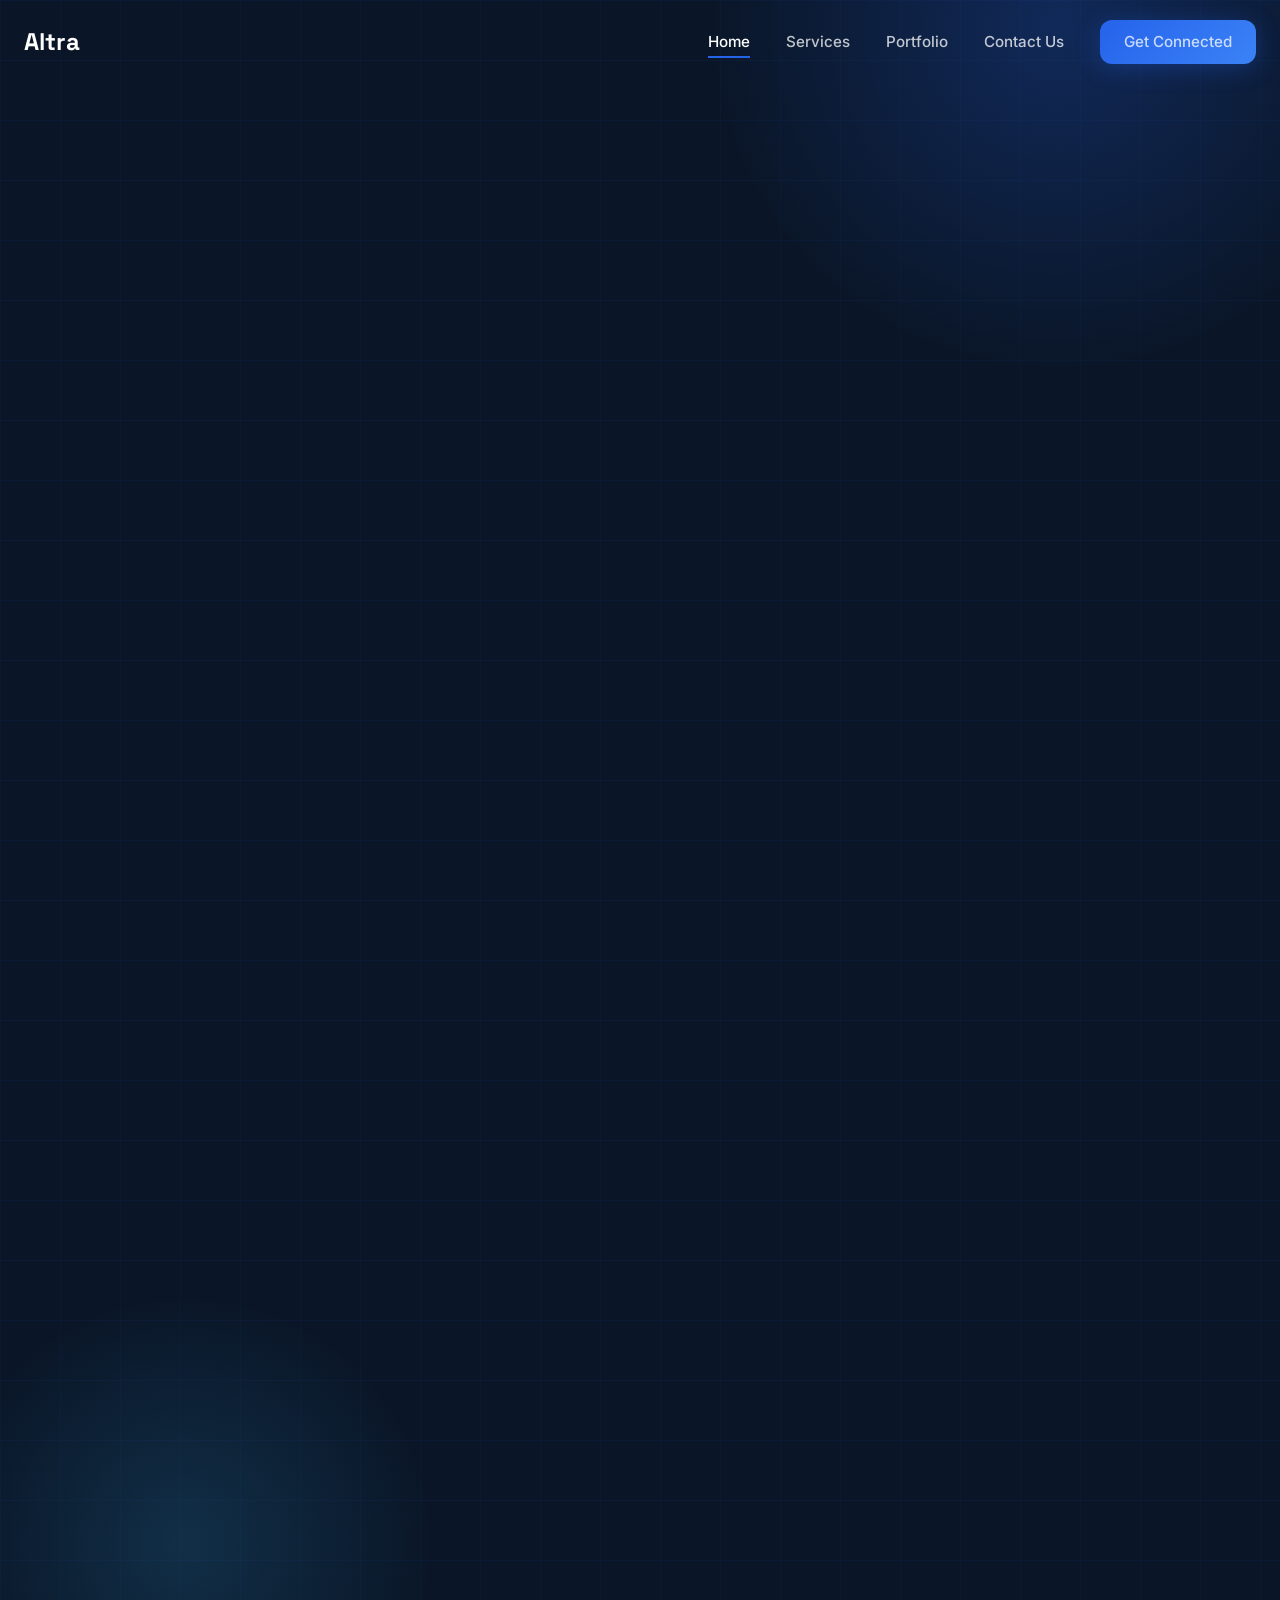
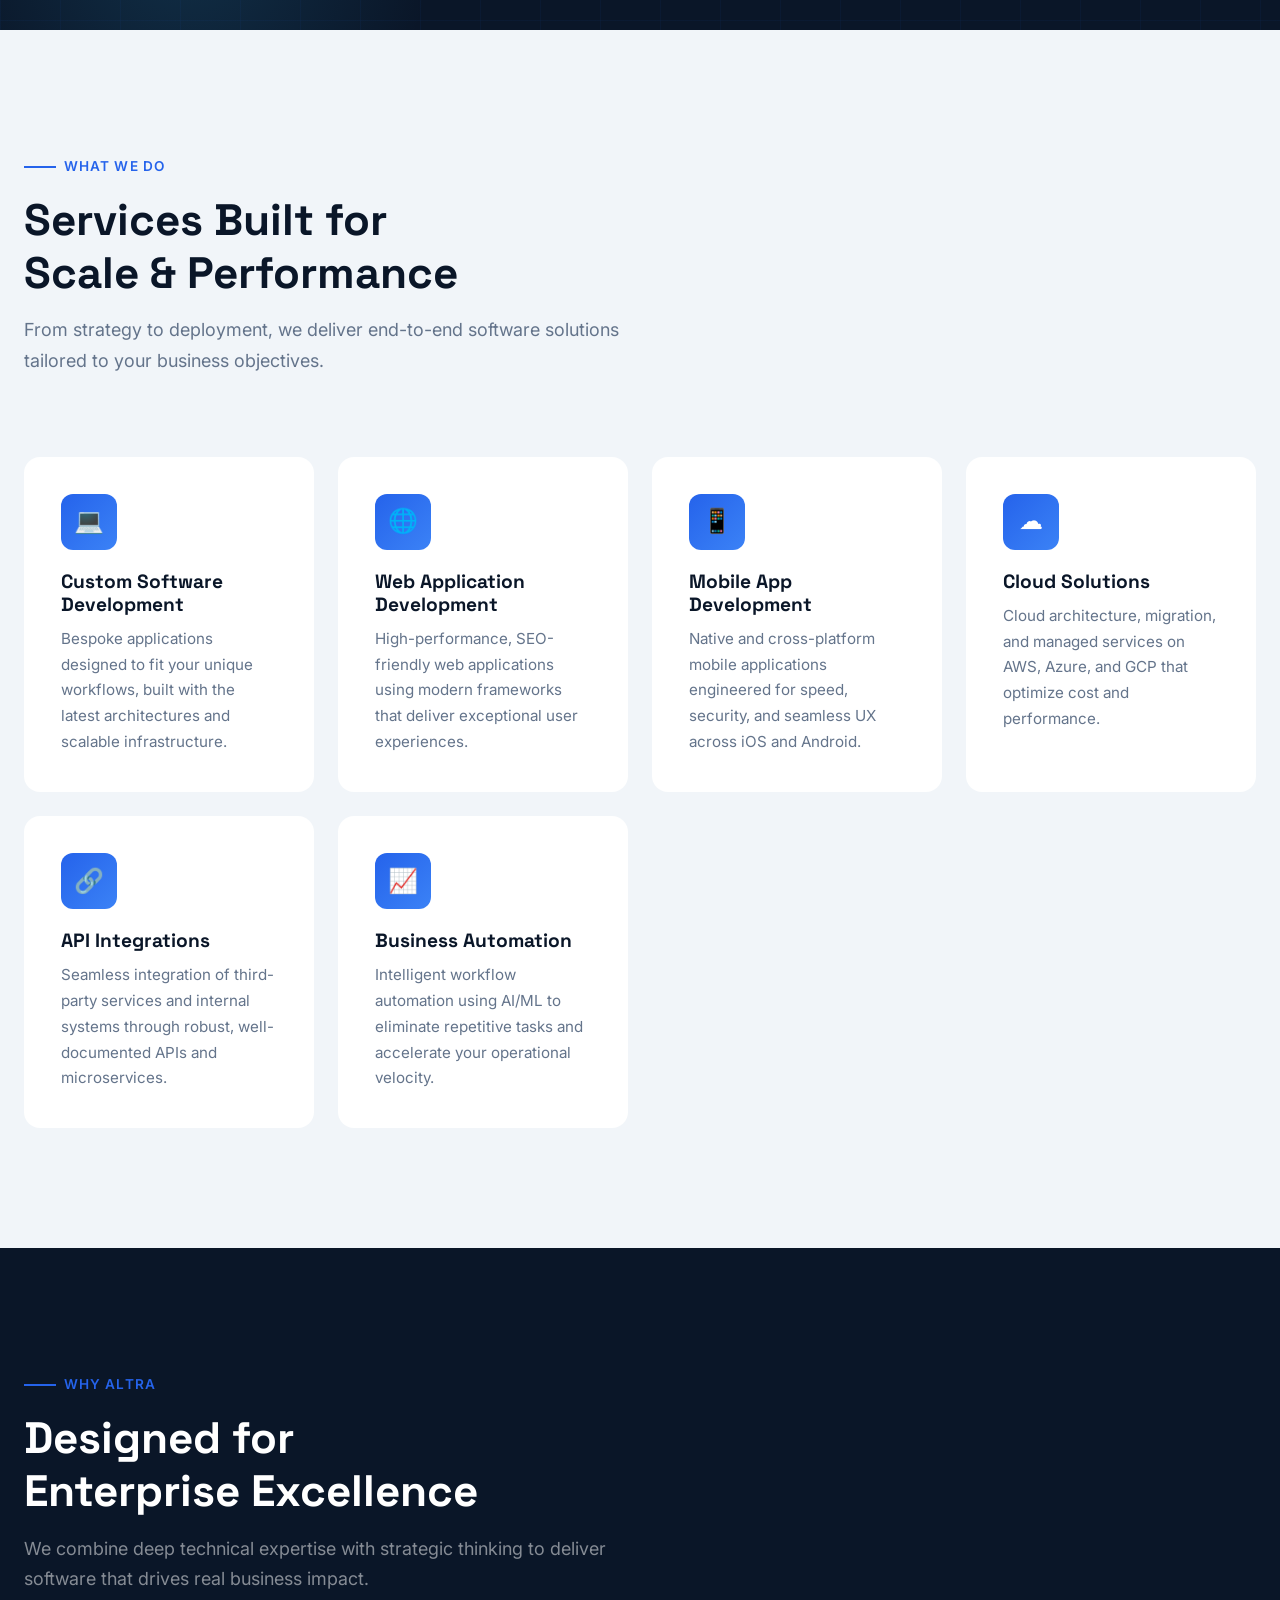
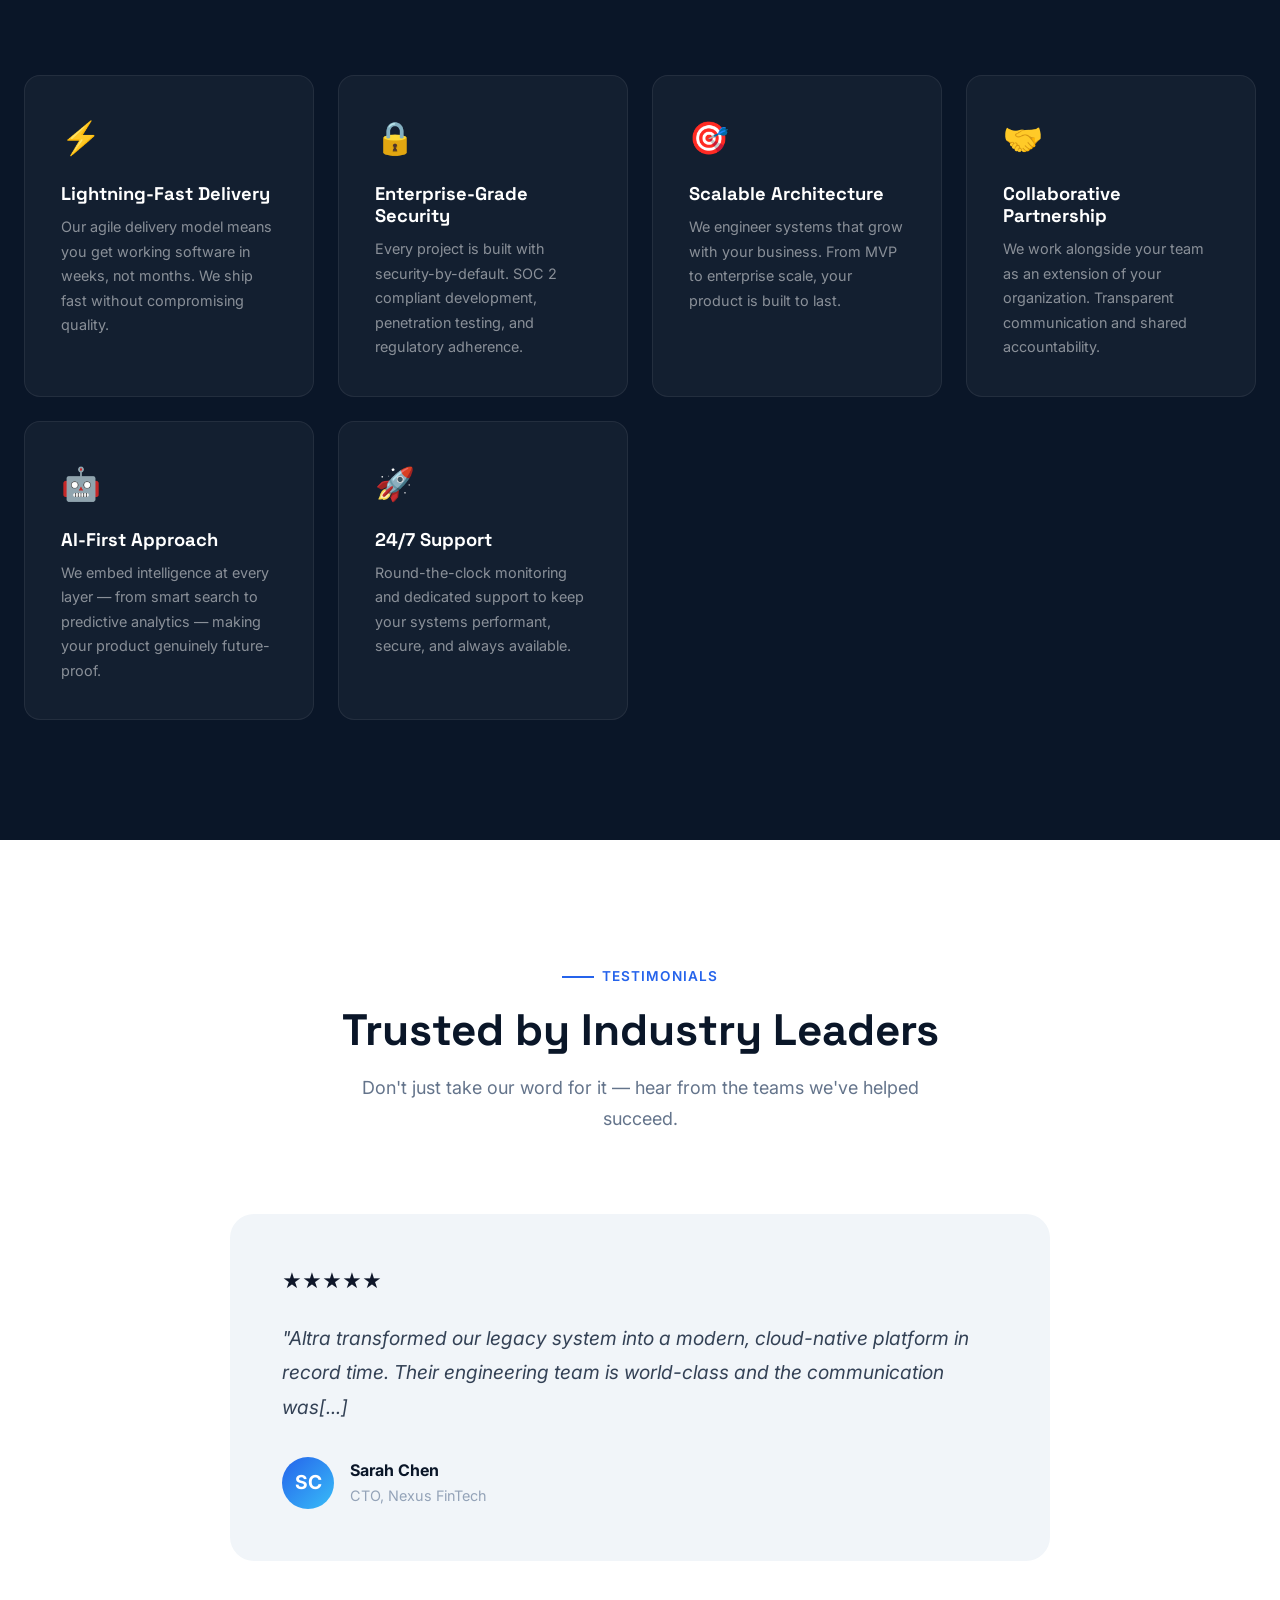
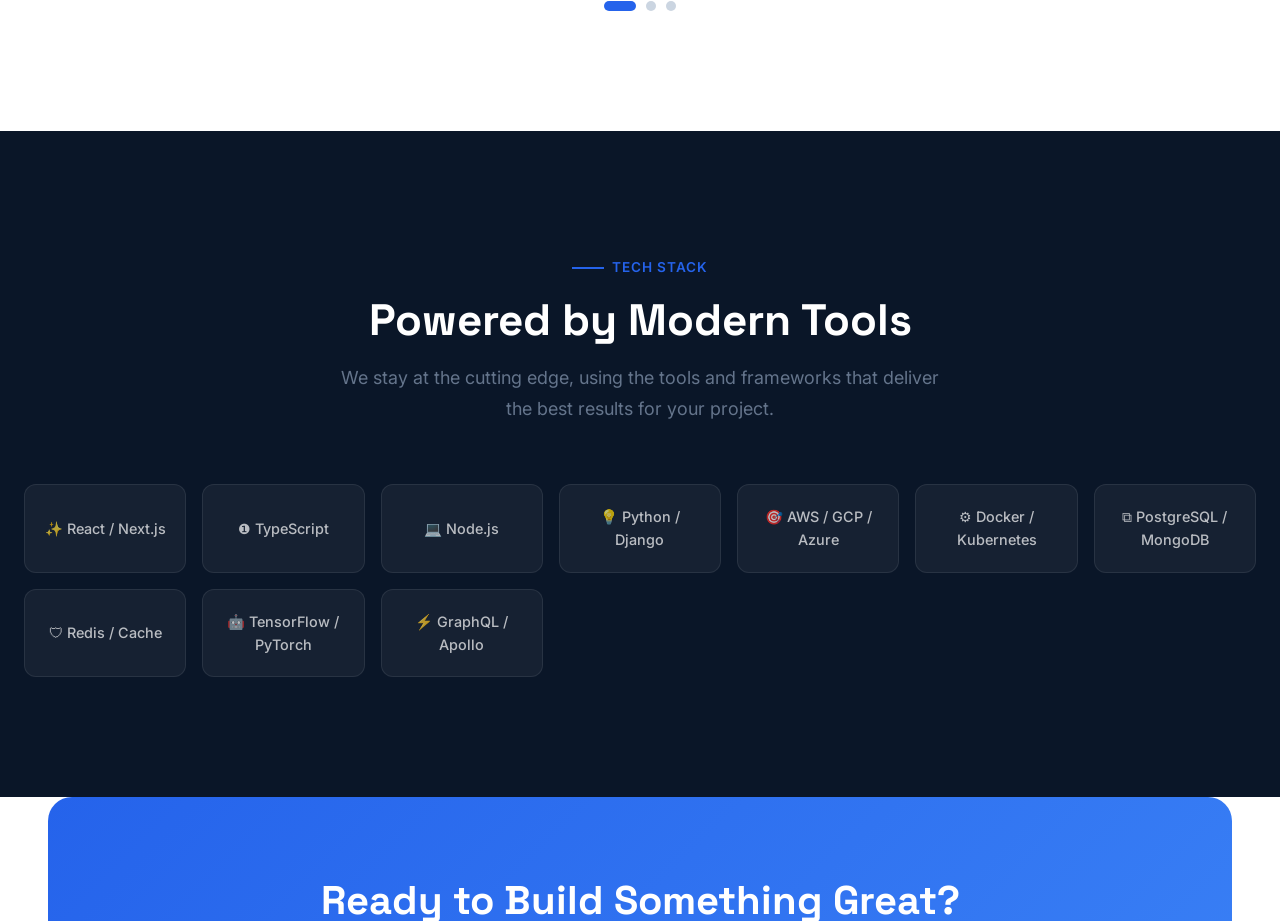
==== commit 99261e42: "Undo redesign - restored to original version" ====
--- a/index.html
+++ b/index.html
@@ -3,9 +3,9 @@
 <head>
   <meta charset="UTF-8">
   <meta name="viewport" content="width=device-width, initial-scale=1.0">
-  <title>Altra — Enterprise Software Solutions</title>
-  <meta name="description" content="Altra delivers custom software solutions for enterprise businesses. Web apps, mobile development, cloud architecture, and business automation.">
-  <meta name="keywords" content="software development, custom software, web applications, enterprise solutions">
+  <title>Altra — Custom Software Solutions for Modern Businesses</title>
+  <meta name="description" content="Altra develops scalable, enterprise-grade software solutions for forward-thinking companies and enterprises. Custom software, cloud, AI, and automation.">
+  <meta name="keywords" content="software development, custom software, web applications, mobile apps, cloud solutions, business automation">
   <meta name="robots" content="index, follow">
   <link rel="canonical" href="https://altra.dev/">
   <link rel="stylesheet" href="styles.css">
@@ -25,15 +25,15 @@
   <nav class="navbar" role="navigation" aria-label="Main navigation">
     <div class="container">
       <a href="index.html" class="nav-logo" aria-label="Altra home">
-        <div class="logo-icon">A</div>
+
         <span>Altra</span>
       </a>
       <div class="nav-menu" id="navMenu">
         <a href="index.html" class="active">Home</a>
         <a href="services.html">Services</a>
         <a href="portfolio.html">Portfolio</a>
-        <a href="contact.html">Contact</a>
-        <a href="contact.html" class="btn btn-primary btn-sm">Get Started</a>
+        <a href="contact.html">Contact Us</a>
+        <a href="contact.html" class="btn btn-primary btn-sm">Get Connected</a>
       </div>
       <button class="nav-toggle" id="navToggle" aria-label="Toggle navigation" aria-expanded="false">
         <span></span><span></span><span></span>
@@ -47,11 +47,13 @@
     <div class="hero-bg"></div>
     <div class="hero-grid"></div>
     <div class="hero-content container">
-      <h1>Enterprise Software<br><span class="gradient">Built to Scale</span></h1>
-      <p>Custom software solutions engineered for performance, security, and long-term growth. From concept to deployment, we partner with forward-thinking businesses.</p>
+
+    
+      <h1>Custom <span class="gradient">Software</span><br><span class="gradient">With</span> Us</h1>
+      <p>We build custom websites, software, high-performance software for forward-thinking companies and enterprises. From cloud-native platforms to AI-powered systems, we turn complex problems i[...]
       <div class="hero-actions">
-        <a href="contact.html" class="btn btn-primary">Start a Project →</a>
-        <a href="portfolio.html" class="btn btn-secondary">View Our Work</a>
+        <a href="contact.html" class="btn btn-primary">Contact Us <span>→</span></a>
+        <a href="portfolio.html" class="btn btn-white">View Portfolio</a>
       </div>
     </div>
   </section>
@@ -60,83 +62,83 @@
   <section class="services-overview section" id="services">
     <div class="container">
       <div class="section-header reveal">
-        <span class="section-label">Services</span>
-        <h2 class="section-title">What We Build</h2>
-        <p class="section-subtitle">End-to-end software solutions tailored to your business needs. From architecture to deployment.</p>
+        <span class="section-label">What We Do</span>
+        <h2 class="section-title">Services Built for<br>Scale &amp; Performance</h2>
+        <p class="section-subtitle">From strategy to deployment, we deliver end-to-end software solutions tailored to your business objectives.</p>
       </div>
       <div class="services-grid">
         <div class="service-card reveal">
-          <div class="service-icon">⚙️</div>
-          <h3>Custom Software</h3>
-          <p>Bespoke applications designed from the ground up to fit your unique business processes and workflows.</p>
-        </div>
-        <div class="service-card reveal">
-          <div class="service-icon">💻</div>
-          <h3>Web Development</h3>
-          <p>High-performance web applications using React, Next.js, and Node.js with responsive design.</p>
-        </div>
-        <div class="service-card reveal">
-          <div class="service-icon">📱</div>
-          <h3>Mobile Apps</h3>
-          <p>Native iOS & Android apps, or cross-platform solutions with React Native and Flutter.</p>
-        </div>
-        <div class="service-card reveal">
-          <div class="service-icon">☁️</div>
+          <div class="service-icon">&#128187;</div>
+          <h3>Custom Software Development</h3>
+          <p>Bespoke applications designed to fit your unique workflows, built with the latest architectures and scalable infrastructure.</p>
+        </div>
+        <div class="service-card reveal">
+          <div class="service-icon">&#127760;</div>
+          <h3>Web Application Development</h3>
+          <p>High-performance, SEO-friendly web applications using modern frameworks that deliver exceptional user experiences.</p>
+        </div>
+        <div class="service-card reveal">
+          <div class="service-icon">&#128241;</div>
+          <h3>Mobile App Development</h3>
+          <p>Native and cross-platform mobile applications engineered for speed, security, and seamless UX across iOS and Android.</p>
+        </div>
+        <div class="service-card reveal">
+          <div class="service-icon">&#9729;</div>
           <h3>Cloud Solutions</h3>
-          <p>Cloud architecture, migration, and managed services on AWS, Azure, and GCP.</p>
-        </div>
-        <div class="service-card reveal">
-          <div class="service-icon">🔗</div>
-          <h3>API Integration</h3>
-          <p>Seamless integration of third-party services and internal systems through robust APIs.</p>
-        </div>
-        <div class="service-card reveal">
-          <div class="service-icon">🤖</div>
-          <h3>Automation</h3>
-          <p>AI-powered automation systems that streamline workflows and reduce operational overhead.</p>
-        </div>
-      </div>
-    </div>
-  </section>
-
-  <!-- WHY CHOOSE ALTRA -->
+          <p>Cloud architecture, migration, and managed services on AWS, Azure, and GCP that optimize cost and performance.</p>
+        </div>
+        <div class="service-card reveal">
+          <div class="service-icon">&#128279;</div>
+          <h3>API Integrations</h3>
+          <p>Seamless integration of third-party services and internal systems through robust, well-documented APIs and microservices.</p>
+        </div>
+        <div class="service-card reveal">
+          <div class="service-icon">&#128200;</div>
+          <h3>Business Automation</h3>
+          <p>Intelligent workflow automation using AI/ML to eliminate repetitive tasks and accelerate your operational velocity.</p>
+        </div>
+      </div>
+    </div>
+  </section>
+
+  <!-- WHY CHOOSE AL TRA -->
   <section class="why-choose section" id="why">
     <div class="container">
       <div class="section-header reveal">
         <span class="section-label">Why Altra</span>
-        <h2 class="section-title" style="color:white">Engineered for Enterprise</h2>
-        <p class="section-subtitle">We combine deep technical expertise with business acumen to deliver software that drives real impact.</p>
+        <h2 class="section-title">Designed for<br>Enterprise Excellence</h2>
+        <p class="section-subtitle">We combine deep technical expertise with strategic thinking to deliver software that drives real business impact.</p>
       </div>
       <div class="why-grid">
         <div class="why-card reveal">
-          <div class="why-card-number">01</div>
-          <h3>Expert Team</h3>
-          <p>Senior engineers with 10+ years of experience across industries. We lead, not follow.</p>
-        </div>
-        <div class="why-card reveal">
-          <div class="why-card-number">02</div>
-          <h3>Enterprise Security</h3>
-          <p>SOC 2 compliant development, penetration testing, and full regulatory adherence built in.</p>
-        </div>
-        <div class="why-card reveal">
-          <div class="why-card-number">03</div>
+          <div class="why-icon">&#9889;</div>
+          <h3>Lightning-Fast Delivery</h3>
+          <p>Our agile delivery model means you get working software in weeks, not months. We ship fast without compromising quality.</p>
+        </div>
+        <div class="why-card reveal">
+          <div class="why-icon">&#128274;</div>
+          <h3>Enterprise-Grade Security</h3>
+          <p>Every project is built with security-by-default. SOC 2 compliant development, penetration testing, and regulatory adherence.</p>
+        </div>
+        <div class="why-card reveal">
+          <div class="why-icon">&#127919;</div>
           <h3>Scalable Architecture</h3>
-          <p>Systems engineered to grow with your business. From MVP to enterprise scale effortlessly.</p>
-        </div>
-        <div class="why-card reveal">
-          <div class="why-card-number">04</div>
-          <h3>Transparent Process</h3>
-          <p>Clear communication, regular updates, and no surprises. You know exactly what you're getting.</p>
-        </div>
-        <div class="why-card reveal">
-          <div class="why-card-number">05</div>
-          <h3>Long-term Support</h3>
-          <p>Maintenance, monitoring, and support packages keep your systems running at peak performance.</p>
-        </div>
-        <div class="why-card reveal">
-          <div class="why-card-number">06</div>
-          <h3>Proven Track Record</h3>
-          <p>Trusted by Fortune 500 companies, funded startups, and mid-market enterprises.</p>
+          <p>We engineer systems that grow with your business. From MVP to enterprise scale, your product is built to last.</p>
+        </div>
+        <div class="why-card reveal">
+          <div class="why-icon">&#129309;</div>
+          <h3>Collaborative Partnership</h3>
+          <p>We work alongside your team as an extension of your organization. Transparent communication and shared accountability.</p>
+        </div>
+        <div class="why-card reveal">
+          <div class="why-icon">&#129302;</div>
+          <h3>AI-First Approach</h3>
+          <p>We embed intelligence at every layer — from smart search to predictive analytics — making your product genuinely future-proof.</p>
+        </div>
+        <div class="why-card reveal">
+          <div class="why-icon">&#128640;</div>
+          <h3>24/7 Support</h3>
+          <p>Round-the-clock monitoring and dedicated support to keep your systems performant, secure, and always available.</p>
         </div>
       </div>
     </div>
@@ -145,44 +147,48 @@
   <!-- TESTIMONIALS -->
   <section class="testimonials section" id="testimonials">
     <div class="container">
-      <div class="section-header reveal" style="text-align:center; margin-bottom:48px">
+      <div class="section-header reveal" style="text-align:center">
         <span class="section-label" style="justify-content:center">Testimonials</span>
         <h2 class="section-title">Trusted by Industry Leaders</h2>
+        <p class="section-subtitle" style="margin:0 auto">Don't just take our word for it — hear from the teams we've helped succeed.</p>
       </div>
       <div class="testimonials-wrapper reveal">
         <div class="testimonials-track" id="testimonialTrack">
           <div class="testimonial-card">
             <div class="testimonial-inner">
-              <p class="testimonial-text">"Altra rebuilt our legacy system in just 5 months. Their engineering team understood our complexity and delivered something truly excellent. The transition was seamless."</p>
+              <div class="testimonial-stars">&#9733;&#9733;&#9733;&#9733;&#9733;</div>
+              <p class="testimonial-text">"Altra transformed our legacy system into a modern, cloud-native platform in record time. Their engineering team is world-class and the communication was[...]
               <div class="testimonial-author">
                 <div class="testimonial-avatar">SC</div>
                 <div>
                   <div class="testimonial-name">Sarah Chen</div>
-                  <div class="testimonial-role">CTO, Nexus Financial</div>
+                  <div class="testimonial-role">CTO, Nexus FinTech</div>
                 </div>
               </div>
             </div>
           </div>
           <div class="testimonial-card">
             <div class="testimonial-inner">
-              <p class="testimonial-text">"They don't just build software—they solve problems. Our automation system reduced operational costs by 40% in the first year. Highly recommended."</p>
+              <div class="testimonial-stars">&#9733;&#9733;&#9733;&#9733;&#9733;</div>
+              <p class="testimonial-text">"The automation system Altra built for us reduced our operational overhead by 60% within the first quarter. ROI was visible almost immediately. Highly re[...]
               <div class="testimonial-author">
                 <div class="testimonial-avatar">MK</div>
                 <div>
                   <div class="testimonial-name">Marcus Keller</div>
-                  <div class="testimonial-role">VP Operations, Voss Logistics</div>
+                  <div class="testimonial-role">VP of Operations, Voss Logistics</div>
                 </div>
               </div>
             </div>
           </div>
           <div class="testimonial-card">
             <div class="testimonial-inner">
-              <p class="testimonial-text">"Having a full senior engineering team at our fingertips was transformative. They understood our vision immediately and delivered a product our customers love."</p>
+              <div class="testimonial-stars">&#9733;&#9733;&#9733;&#9733;&#9733;</div>
+              <p class="testimonial-text">"Working with Altra felt like having a full senior engineering team at our fingertips. They understood our vision from day one and delivered a product th[...]
               <div class="testimonial-author">
                 <div class="testimonial-avatar">AP</div>
                 <div>
                   <div class="testimonial-name">Amara Patel</div>
-                  <div class="testimonial-role">Founder, Solara Health</div>
+                  <div class="testimonial-role">Founder, Solara HealthTech</div>
                 </div>
               </div>
             </div>
@@ -196,20 +202,20 @@
   <!-- TECHNOLOGIES -->
   <section class="technologies section">
     <div class="container" style="text-align:center">
-      <span class="section-label" style="justify-content:center; margin-bottom:12px">Tech Stack</span>
-      <h2 class="section-title" style="color:white">Modern Technology Foundation</h2>
-      <p class="section-subtitle" style="color:rgba(255,255,255,0.7); margin:0 auto 48px">We use industry-leading tools and frameworks proven at scale.</p>
+      <span class="section-label" style="justify-content:center">Tech Stack</span>
+      <h2 class="section-title" style="color:white">Powered by Modern Tools</h2>
+      <p class="section-subtitle" style="margin:0 auto 60px">We stay at the cutting edge, using the tools and frameworks that deliver the best results for your project.</p>
       <div class="tech-grid">
-        <div class="tech-badge"><span>React / Next.js</span></div>
-        <div class="tech-badge"><span>TypeScript</span></div>
-        <div class="tech-badge"><span>Node.js</span></div>
-        <div class="tech-badge"><span>Python / Django</span></div>
-        <div class="tech-badge"><span>AWS / Azure / GCP</span></div>
-        <div class="tech-badge"><span>Docker / K8s</span></div>
-        <div class="tech-badge"><span>PostgreSQL</span></div>
-        <div class="tech-badge"><span>GraphQL</span></div>
-        <div class="tech-badge"><span>Java / .NET</span></div>
-        <div class="tech-badge"><span>Flutter / React Native</span></div>
+        <div class="tech-badge"><span>&#10024; React / Next.js</span></div>
+        <div class="tech-badge"><span>&#10102; TypeScript</span></div>
+        <div class="tech-badge"><span>&#128187; Node.js</span></div>
+        <div class="tech-badge"><span>&#128161; Python / Django</span></div>
+        <div class="tech-badge"><span>&#127919; AWS / GCP / Azure</span></div>
+        <div class="tech-badge"><span>&#9881; Docker / Kubernetes</span></div>
+        <div class="tech-badge"><span>&#10697; PostgreSQL / MongoDB</span></div>
+        <div class="tech-badge"><span>&#128737; Redis / Cache</span></div>
+        <div class="tech-badge"><span>&#129302; TensorFlow / PyTorch</span></div>
+        <div class="tech-badge"><span>&#9889; GraphQL / Apollo</span></div>
       </div>
     </div>
   </section>
@@ -218,8 +224,8 @@
   <div class="container">
     <div class="cta-banner reveal">
       <h2>Ready to Build Something Great?</h2>
-      <p>Let's talk about your project. We'll respond within 24 hours with a tailored approach and transparent pricing.</p>
-      <a href="contact.html" class="btn btn-secondary">Get a Free Consultation →</a>
+      <p>Let's discuss your project and see how Altra can help transform your business with custom software solutions.</p>
+      <a href="contact.html" class="btn btn-white">Start a Conversation <span>→</span></a>
     </div>
   </div>
 
@@ -228,15 +234,16 @@
     <div class="container">
       <div class="footer-grid">
         <div class="footer-brand">
-          <div class="nav-logo" style="color:white; margin-bottom:12px">
+          <div class="nav-logo">
             <div class="logo-icon">A</div>
             <span>Altra</span>
           </div>
-          <p>Enterprise software solutions for businesses that demand excellence. Building since 2014.</p>
+          <p>Building enterprise-grade software solutions for forward-thinking businesses. Custom development, cloud, AI &amp; automation since 2014.</p>
           <div class="footer-socials">
+            <a href="#" title="Twitter" aria-label="Twitter">&#120143;</a>
             <a href="#" title="LinkedIn" aria-label="LinkedIn">in</a>
-            <a href="#" title="GitHub" aria-label="GitHub">⚙️</a>
-            <a href="#" title="Twitter" aria-label="Twitter">𝕏</a>
+            <a href="#" title="GitHub" aria-label="GitHub">&#128187;</a>
+            <a href="#" title="YouTube" aria-label="YouTube">&#127909;</a>
           </div>
         </div>
         <div class="footer-col">
@@ -249,34 +256,34 @@
           </ul>
         </div>
         <div class="footer-col">
-          <h4>Solutions</h4>
+          <h4>Services</h4>
           <ul>
             <li><a href="services.html">Custom Software</a></li>
-            <li><a href="services.html">Web Apps</a></li>
+            <li><a href="services.html">Web Development</a></li>
             <li><a href="services.html">Mobile Apps</a></li>
-            <li><a href="services.html">Cloud Services</a></li>
+            <li><a href="services.html">Cloud Solutions</a></li>
           </ul>
         </div>
         <div class="footer-col">
           <h4>Resources</h4>
           <ul>
-            <li><a href="#">Documentation</a></li>
+            <li><a href="#">Blog</a></li>
             <li><a href="#">Case Studies</a></li>
-            <li><a href="#">API Reference</a></li>
+            <li><a href="#">API Docs</a></li>
             <li><a href="#">Careers</a></li>
           </ul>
         </div>
       </div>
       <div class="footer-bottom">
-        <p>&copy; 2026 Altra. All rights reserved.</p>
-        <p><a href="#">Privacy</a> | <a href="#">Terms</a></p>
+        <p>&copy; 2026 Altra Software Solutions. All rights reserved.</p>
+        <p><a href="#" style="color:rgba(255,255,255,0.4)">Privacy Policy</a> &nbsp;|&nbsp; <a href="#" style="color:rgba(255,255,255,0.4)">Terms of Service</a></p>
       </div>
     </div>
   </footer>
 
   <!-- Chat Widget -->
   <div class="chat-widget">
-    <button class="chat-btn" id="chatBtn" aria-label="Open support">💬</button>
+    <button class="chat-btn" id="chatBtn" aria-label="Open chat">&#128172;</button>
   </div>
 
   <script src="main.js"></script>
--- a/styles.css
+++ b/styles.css
@@ -1,6 +1,13 @@
-/* Altra Website - Professional Minimal Design */
-
-@import url('https://fonts.googleapis.com/css2?family=Inter:wght@300;400;500;600;700;800;900&display=swap');
+/* Alta Website - Styles */
+
+/* |src/styles.css| { */
+/* |CSS variables for theming| */
+/* |reset + global styles| */
+/* |utility classes| */
+/* |sections and pages| */
+/* |animations| */
+/* } */
+@import url('https://fonts.googleapis.com/css2?family=Inter:wght@300;400;500;600;700;800;900&family=Space+Grotesk:wght@400;500;600;700&display=swap');
 
 :root {
   --navy-900: #050d1a;
@@ -12,28 +19,27 @@
   --blue-glow: #60a5fa;
   --electric: #38bdf8;
   --white: #ffffff;
-  --gray-50: #f9fafb;
-  --gray-100: #f3f4f6;
-  --gray-200: #e5e7eb;
-  --gray-300: #d1d5db;
-  --gray-400: #9ca3af;
-  --gray-500: #6b7280;
-  --gray-600: #4b5563;
-  --gray-700: #374151;
-  --gray-800: #1f2937;
-  --gray-900: #111827;
+  --gray-100: #f1f5f9;
+  --gray-200: #e2e8f0;
+  --gray-300: #cbd5e1;
+  --gray-400: #94a3b8;
+  --gray-500: #64748b;
+  --gray-700: #334155;
+  --gray-900: #0f172a;
   --success: #10b981;
   --warning: #f59e0b;
   --danger: #ef4444;
   --font-main: 'Inter', -apple-system, BlinkMacSystemFont, sans-serif;
+  --font-display: 'Space Grotesk', 'Inter', sans-serif;
   --shadow-sm: 0 1px 2px rgba(0,0,0,0.05);
-  --shadow-md: 0 4px 12px rgba(0,0,0,0.08);
-  --shadow-lg: 0 8px 24px rgba(0,0,0,0.12);
-  --shadow-xl: 0 12px 32px rgba(0,0,0,0.15);
-  --radius-sm: 6px;
-  --radius-md: 8px;
-  --radius-lg: 12px;
-  --radius-xl: 16px;
+  --shadow-md: 0 4px 24px rgba(0,0,0,0.1);
+  --shadow-lg: 0 8px 48px rgba(0,0,0,0.15);
+  --shadow-xl: 0 16px 64px rgba(0,0,0,0.2);
+  --shadow-glow: 0 0 40px rgba(37,99,235,0.15);
+  --radius-sm: 8px;
+  --radius-md: 12px;
+  --radius-lg: 16px;
+  --radius-xl: 24px;
   --transition-fast: 0.2s cubic-bezier(0.4, 0, 0.2, 1);
   --transition-base: 0.3s cubic-bezier(0.4, 0, 0.2, 1);
   --transition-slow: 0.5s cubic-bezier(0.4, 0, 0.2, 1);
@@ -64,114 +70,116 @@
 a { text-decoration: none; color: inherit; }
 ul, ol { list-style: none; }
 button { border: none; background: none; cursor: pointer; font-family: var(--font-main); }
-h1, h2, h3, h4, h5, h6 { font-family: var(--font-main); line-height: 1.2; font-weight: 700; }
+h1, h2, h3, h4, h5, h6 { font-family: var(--font-display); line-height: 1.2; }
 
 .container {
   width: 100%;
-  max-width: 1200px;
+  max-width: 1280px;
   margin: 0 auto;
-  padding: 0 32px;
+  padding: 0 24px;
 }
 
 .section {
-  padding: 100px 0;
+  padding: 120px 0;
 }
 
 @media (max-width: 768px) {
-  .section { padding: 64px 0; }
-  .container { padding: 0 20px; }
+  .section { padding: 80px 0; }
 }
 
 .section-label {
-  display: inline-block;
-  font-size: 0.75rem;
-  font-weight: 700;
+  display: inline-flex;
+  align-items: center;
+  gap: 8px;
+  font-size: 0.85rem;
+  font-weight: 600;
   color: var(--blue-accent);
   text-transform: uppercase;
-  letter-spacing: 0.12em;
-  margin-bottom: 12px;
+  letter-spacing: 0.08em;
+  margin-bottom: 16px;
+}
+
+.section-label::before {
+  content: '';
+  display: block;
+  width: 32px;
+  height: 2px;
+  background: var(--blue-accent);
 }
 
 .section-title {
-  font-size: 2.5rem;
+  font-size: 2.75rem;
   font-weight: 800;
-  color: var(--gray-900);
+  color: var(--navy-800);
   margin-bottom: 16px;
-  line-height: 1.15;
 }
 
 .section-subtitle {
-  font-size: 1.05rem;
-  color: var(--gray-600);
-  max-width: 560px;
-  line-height: 1.6;
-}
-
-.section-header { margin-bottom: 64px; }
+  font-size: 1.125rem;
+  color: var(--gray-500);
+  max-width: 600px;
+  line-height: 1.7;
+}
+
+.section-header { margin-bottom: 80px; }
 
 /* ====== BUTTONS ====== */
 .btn {
   display: inline-flex;
   align-items: center;
-  gap: 6px;
-  padding: 12px 28px;
+  gap: 8px;
+  padding: 14px 32px;
   border-radius: var(--radius-md);
   font-size: 0.95rem;
   font-weight: 600;
   transition: all var(--transition-fast);
   position: relative;
   overflow: hidden;
-  border: 1px solid transparent;
 }
 
 .btn-primary {
-  background: var(--blue-accent);
-  color: var(--white);
+  background: linear-gradient(135deg, var(--blue-accent), var(--blue-light));
+  color: var(--white);
+  box-shadow: 0 4px 24px rgba(37,99,235,0.3);
+}
+
+.btn-primary:hover {
+  transform: translateY(-2px);
+  box-shadow: 0 8px 32px rgba(37,99,235,0.4);
+}
+
+.btn-outline {
+  border: 2px solid var(--gray-200);
+  color: var(--navy-800);
+}
+
+.btn-outline:hover {
   border-color: var(--blue-accent);
-}
-
-.btn-primary:hover {
-  background: #1d4ed8;
-  border-color: #1d4ed8;
-  transform: translateY(-1px);
-}
-
-.btn-secondary {
-  background: var(--gray-100);
-  color: var(--gray-900);
-  border-color: var(--gray-200);
-}
-
-.btn-secondary:hover {
-  background: var(--gray-200);
-  border-color: var(--gray-300);
-  transform: translateY(-1px);
-}
-
-.btn-outline {
-  background: transparent;
-  color: var(--gray-900);
-  border-color: var(--gray-300);
-}
-
-.btn-outline:hover {
-  background: var(--gray-50);
-  border-color: var(--gray-400);
+  color: var(--blue-accent);
+  background: rgba(37,99,235,0.04);
+}
+
+.btn-white {
+  background: var(--white);
+  color: var(--navy-800);
+}
+
+.btn-white:hover {
+  box-shadow: var(--shadow-lg);
+  transform: translateY(-2px);
 }
 
 .btn-ghost {
-  background: transparent;
-  color: var(--gray-600);
-  border-color: transparent;
+  color: var(--white);
 }
 
 .btn-ghost:hover {
-  color: var(--gray-900);
+  background: rgba(255,255,255,0.1);
 }
 
 .btn-sm {
-  padding: 8px 18px;
-  font-size: 0.85rem;
+  padding: 10px 24px;
+  font-size: 0.875rem;
 }
 
 /* ====== NAVBAR ====== */
@@ -181,16 +189,15 @@
   left: 0;
   right: 0;
   z-index: 1000;
-  padding: 16px 0;
-  background: transparent;
+  padding: 20px 0;
   transition: all var(--transition-base);
 }
 
 .navbar.scrolled {
-  background: rgba(255,255,255,0.95);
-  backdrop-filter: blur(10px);
-  box-shadow: 0 1px 3px rgba(0,0,0,0.1);
-  padding: 12px 0;
+  background: rgba(5,13,26,0.85);
+  backdrop-filter: blur(20px);
+  padding: 14px 0;
+  box-shadow: 0 2px 40px rgba(0,0,0,0.15);
 }
 
 .navbar .container {
@@ -202,56 +209,45 @@
 .nav-logo {
   display: flex;
   align-items: center;
-  gap: 8px;
-  font-weight: 800;
-  font-size: 1.3rem;
-  color: var(--gray-900);
-  transition: color var(--transition-fast);
-}
-
-.navbar.scrolled .nav-logo {
-  color: var(--gray-900);
-}
-
-.navbar:not(.scrolled) .nav-logo {
+  gap: 10px;
+  font-family: var(--font-display);
+  font-weight: 700;
+  font-size: 1.5rem;
   color: var(--white);
 }
 
 .logo-icon {
-  width: 32px;
-  height: 32px;
-  background: var(--blue-accent);
-  border-radius: var(--radius-md);
+  width: 38px;
+  height: 38px;
+  background: linear-gradient(135deg, var(--blue-accent), var(--electric));
+  border-radius: 10px;
   display: flex;
   align-items: center;
   justify-content: center;
-  font-size: 0.95rem;
+  font-size: 1.1rem;
   color: white;
   font-weight: 800;
+  font-family: var(--font-display);
 }
 
 .nav-menu {
   display: flex;
   align-items: center;
-  gap: 28px;
+  gap: 36px;
 }
 
 .nav-menu a {
-  font-size: 0.9rem;
+  color: rgba(255,255,255,0.75);
+  font-size: 0.95rem;
   font-weight: 500;
-  color: rgba(255,255,255,0.8);
   transition: color var(--transition-fast);
   position: relative;
-}
-
-.navbar.scrolled .nav-menu a {
-  color: var(--gray-700);
 }
 
 .nav-menu a::after {
   content: '';
   position: absolute;
-  bottom: -6px;
+  bottom: -4px;
   left: 0;
   width: 0;
   height: 2px;
@@ -264,11 +260,6 @@
   color: var(--white);
 }
 
-.navbar.scrolled .nav-menu a:hover,
-.navbar.scrolled .nav-menu a.active {
-  color: var(--blue-accent);
-}
-
 .nav-menu a:hover::after,
 .nav-menu a.active::after { width: 100%; }
 
@@ -276,13 +267,13 @@
   display: none;
   flex-direction: column;
   gap: 5px;
-  padding: 6px;
+  padding: 8px;
 }
 
 .nav-toggle span {
-  width: 20px;
+  width: 24px;
   height: 2px;
-  background: currentColor;
+  background: var(--white);
   display: block;
   transition: all var(--transition-base);
 }
@@ -294,19 +285,15 @@
     top: 100%;
     left: 0;
     right: 0;
-    background: var(--white);
+    background: rgba(5,13,26,0.97);
+    backdrop-filter: blur(20px);
     flex-direction: column;
-    padding: 16px 20px;
-    gap: 12px;
-    border-bottom: 1px solid var(--gray-200);
+    padding: 20px;
+    gap: 20px;
+    border-top: 1px solid rgba(255,255,255,0.08);
   }
   .nav-menu.open { display: flex; }
-  .nav-menu a {
-    color: var(--gray-700);
-  }
-  .nav-toggle { display: flex; color: var(--gray-900); }
-  .navbar.scrolled .nav-toggle { color: var(--gray-900); }
-  .navbar:not(.scrolled) .nav-toggle { color: var(--white); }
+  .nav-toggle { display: flex; }
 }
 
 /* ====== HERO ====== */
@@ -315,9 +302,8 @@
   min-height: 100vh;
   display: flex;
   align-items: center;
-  background: linear-gradient(135deg, var(--navy-800) 0%, #0a1a34 100%);
+  background: var(--navy-800);
   overflow: hidden;
-  padding-top: 80px;
 }
 
 .hero-bg {
@@ -329,21 +315,39 @@
 .hero-bg::before {
   content: '';
   position: absolute;
-  top: -10%;
-  right: -5%;
+  top: -20%;
+  right: -10%;
+  width: 700px;
+  height: 700px;
+  background: radial-gradient(circle, rgba(37,99,235,0.25) 0%, transparent 70%);
+  border-radius: 50%;
+  animation: pulseGlow 8s ease-in-out infinite;
+}
+
+.hero-bg::after {
+  content: '';
+  position: absolute;
+  bottom: -10%;
+  left: -5%;
   width: 500px;
   height: 500px;
-  background: radial-gradient(circle, rgba(37,99,235,0.1) 0%, transparent 70%);
+  background: radial-gradient(circle, rgba(56,189,248,0.15) 0%, transparent 70%);
   border-radius: 50%;
+  animation: pulseGlow 10s ease-in-out infinite reverse;
+}
+
+@keyframes pulseGlow {
+  0%, 100% { transform: scale(1); opacity: 0.6; }
+  50% { transform: scale(1.15); opacity: 1; }
 }
 
 .hero-grid {
   position: absolute;
   inset: 0;
   background-image:
-    linear-gradient(rgba(255,255,255,0.02) 1px, transparent 1px),
-    linear-gradient(90deg, rgba(255,255,255,0.02) 1px, transparent 1px);
-  background-size: 80px 80px;
+    linear-gradient(rgba(37,99,235,0.05) 1px, transparent 1px),
+    linear-gradient(90deg, rgba(37,99,235,0.05) 1px, transparent 1px);
+  background-size: 60px 60px;
   z-index: 0;
 }
 
@@ -351,17 +355,46 @@
   position: relative;
   z-index: 1;
   text-align: center;
-  max-width: 800px;
+  max-width: 900px;
   margin: 0 auto;
-  padding: 60px 32px;
+  padding: 180px 24px 120px;
+}
+
+.hero-badge {
+  display: inline-flex;
+  align-items: center;
+  gap: 8px;
+  background: rgba(37,99,235,0.15);
+  border: 1px solid rgba(37,99,235,0.3);
+  color: var(--blue-light);
+  padding: 8px 20px;
+  border-radius: 50px;
+  font-size: 0.85rem;
+  font-weight: 600;
+  margin-bottom: 32px;
+  animation: fadeUp 0.8s ease-out;
+}
+
+.hero-badge .dot {
+  width: 8px;
+  height: 8px;
+  background: var(--success);
+  border-radius: 50%;
+  animation: blink 2s infinite;
+}
+
+@keyframes blink {
+  0%, 100% { opacity: 1; }
+  50% { opacity: 0.3; }
 }
 
 .hero h1 {
-  font-size: clamp(2.2rem, 5vw, 3.5rem);
+  font-size: clamp(2.5rem, 5vw, 4rem);
   font-weight: 900;
   color: var(--white);
   margin-bottom: 24px;
   line-height: 1.1;
+  animation: fadeUp 0.8s ease-out 0.15s backwards;
 }
 
 .hero h1 .gradient {
@@ -372,32 +405,68 @@
 }
 
 .hero p {
-  font-size: 1.1rem;
-  color: rgba(255,255,255,0.7);
-  max-width: 600px;
-  margin: 0 auto 32px;
-  line-height: 1.7;
+  font-size: 1.2rem;
+  color: rgba(255,255,255,0.6);
+  max-width: 660px;
+  margin: 0 auto 48px;
+  line-height: 1.8;
+  animation: fadeUp 0.8s ease-out 0.3s backwards;
 }
 
 .hero-actions {
   display: flex;
   align-items: center;
   justify-content: center;
-  gap: 12px;
+  gap: 16px;
   flex-wrap: wrap;
+  animation: fadeUp 0.8s ease-out 0.45s backwards;
+}
+
+.hero-stats {
+  display: flex;
+  align-items: center;
+  justify-content: center;
+  gap: 64px;
+  margin-top: 80px;
+  animation: fadeUp 0.8s ease-out 0.6s backwards;
+}
+
+.stat-item { text-align: center; }
+.stat-number {
+  font-family: var(--font-display);
+  font-size: 2.5rem;
+  font-weight: 800;
+  color: var(--white);
+}
+.stat-number span { color: var(--blue-light); }
+.stat-label {
+  font-size: 0.9rem;
+  color: rgba(255,255,255,0.5);
+  margin-top: 4px;
 }
 
 @media (max-width: 768px) {
-  .hero { padding-top: 60px; }
+  .hero-stats { gap: 32px; flex-wrap: wrap; }
+  .stat-number { font-size: 1.8rem; }
   .hero-actions { flex-direction: column; align-items: stretch; }
   .hero-actions .btn { text-align: center; justify-content: center; }
 }
 
 /* ====== ANIMATIONS ====== */
+@keyframes fadeUp {
+  from { opacity: 0; transform: translateY(30px); }
+  to { opacity: 1; transform: translateY(0); }
+}
+
+@keyframes fadeIn {
+  from { opacity: 0; }
+  to { opacity: 1; }
+}
+
 .reveal {
   opacity: 0;
-  transform: translateY(20px);
-  transition: opacity 0.6s ease-out, transform 0.6s ease-out;
+  transform: translateY(30px);
+  transition: opacity 0.7s ease-out, transform 0.7s ease-out;
 }
 
 .reveal.visible {
@@ -407,108 +476,114 @@
 
 /* ====== SERVICES OVERVIEW ====== */
 .services-overview {
-  background: var(--gray-50);
+  background: var(--gray-100);
 }
 
 .services-grid {
   display: grid;
-  grid-template-columns: repeat(auto-fit, minmax(300px, 1fr));
-  gap: 28px;
+  grid-template-columns: repeat(auto-fit, minmax(280px, 1fr));
+  gap: 24px;
 }
 
 .service-card {
   background: var(--white);
   border-radius: var(--radius-lg);
-  padding: 32px;
+  padding: 36px;
   transition: all var(--transition-base);
-  border: 1px solid var(--gray-200);
+  border: 1px solid transparent;
   position: relative;
+  overflow: hidden;
+}
+
+.service-card::before {
+  content: '';
+  position: absolute;
+  inset: 0;
+  border-radius: var(--radius-lg);
+  background: linear-gradient(135deg, rgba(37,99,235,0.05), transparent);
+  opacity: 0;
+  transition: opacity var(--transition-base);
 }
 
 .service-card:hover {
-  transform: translateY(-4px);
+  transform: translateY(-6px);
   box-shadow: var(--shadow-lg);
-  border-color: var(--blue-accent);
-}
+  border-color: rgba(37,99,235,0.15);
+}
+
+.service-card:hover::before { opacity: 1; }
 
 .service-icon {
-  width: 48px;
-  height: 48px;
-  background: var(--blue-accent);
+  width: 56px;
+  height: 56px;
+  background: linear-gradient(135deg, var(--blue-accent), var(--blue-light));
   border-radius: var(--radius-md);
   display: flex;
   align-items: center;
   justify-content: center;
-  font-size: 1.3rem;
-  margin-bottom: 16px;
+  font-size: 1.5rem;
+  margin-bottom: 20px;
   color: var(--white);
 }
 
 .service-card h3 {
-  font-size: 1.1rem;
-  color: var(--gray-900);
-  margin-bottom: 8px;
+  font-size: 1.2rem;
+  font-weight: 700;
+  color: var(--navy-800);
+  margin-bottom: 10px;
 }
 
 .service-card p {
-  font-size: 0.9rem;
-  color: var(--gray-600);
-  line-height: 1.6;
-}
-
-/* ====== WHY CHOOSE ====== */
+  font-size: 0.95rem;
+  color: var(--gray-500);
+  line-height: 1.7;
+}
+
+/* ====== WHY CHOOSE AL TRA ====== */
 .why-choose {
   background: var(--navy-800);
 }
 
 .why-choose .section-title { color: var(--white); }
-.why-choose .section-subtitle { color: rgba(255,255,255,0.7); }
-.why-choose .section-label { color: var(--blue-glow); }
+.why-choose .section-subtitle { color: rgba(255,255,255,0.5); }
 
 .why-grid {
   display: grid;
-  grid-template-columns: repeat(auto-fit, minmax(280px, 1fr));
+  grid-template-columns: repeat(auto-fit, minmax(260px, 1fr));
   gap: 24px;
 }
 
 .why-card {
-  background: rgba(255,255,255,0.05);
-  border: 1px solid rgba(255,255,255,0.1);
+  background: rgba(255,255,255,0.04);
+  border: 1px solid rgba(255,255,255,0.07);
   border-radius: var(--radius-lg);
-  padding: 28px;
+  padding: 36px;
   transition: all var(--transition-base);
+  position: relative;
 }
 
 .why-card:hover {
   background: rgba(255,255,255,0.08);
-  border-color: var(--blue-accent);
-  transform: translateY(-3px);
+  border-color: rgba(37,99,235,0.3);
+  transform: translateY(-4px);
+}
+
+.why-icon {
+  font-size: 2rem;
+  margin-bottom: 20px;
 }
 
 .why-card h3 {
-  font-size: 1.05rem;
-  color: var(--white);
-  margin-bottom: 8px;
+  font-size: 1.15rem;
+  font-weight: 700;
+  color: var(--white);
+  margin-bottom: 10px;
 }
 
 .why-card p {
   font-size: 0.9rem;
-  color: rgba(255,255,255,0.6);
-  line-height: 1.6;
-}
-
-.why-card-number {
-  display: inline-flex;
-  align-items: center;
-  justify-content: center;
-  width: 36px;
-  height: 36px;
-  background: var(--blue-accent);
-  border-radius: 50%;
-  color: var(--white);
-  font-weight: 700;
-  font-size: 0.9rem;
-  margin-bottom: 12px;
+  color: rgba(255,255,255,0.5);
+  line-height: 1.7;
 }
 
 /* ====== TESTIMONIALS ====== */
@@ -526,65 +601,71 @@
 
 .testimonial-card {
   min-width: 100%;
-  padding: 0 8px;
+  padding: 0 10px;
 }
 
 .testimonial-inner {
   background: var(--gray-100);
-  border-radius: var(--radius-lg);
-  padding: 40px;
-  max-width: 720px;
+  border-radius: var(--radius-xl);
+  padding: 52px;
+  max-width: 820px;
   margin: 0 auto;
 }
 
+.testimonial-stars {
+  display: flex;
+  gap: 4px;
+  margin-bottom: 24px;
+  font-size: 1.2rem;
+}
+
 .testimonial-text {
-  font-size: 1.1rem;
-  color: var(--gray-800);
+  font-size: 1.2rem;
+  color: var(--gray-700);
   line-height: 1.8;
-  margin-bottom: 24px;
+  margin-bottom: 32px;
   font-style: italic;
 }
 
 .testimonial-author {
   display: flex;
   align-items: center;
-  gap: 12px;
+  gap: 16px;
 }
 
 .testimonial-avatar {
-  width: 44px;
-  height: 44px;
+  width: 52px;
+  height: 52px;
   border-radius: 50%;
-  background: var(--blue-accent);
+  background: linear-gradient(135deg, var(--blue-accent), var(--electric));
   display: flex;
   align-items: center;
   justify-content: center;
   font-weight: 700;
   color: var(--white);
-  font-size: 1rem;
+  font-size: 1.2rem;
 }
 
 .testimonial-name {
-  font-weight: 600;
-  color: var(--gray-900);
+  font-weight: 700;
+  color: var(--navy-800);
+}
+
+.testimonial-role {
   font-size: 0.9rem;
-}
-
-.testimonial-role {
-  font-size: 0.8rem;
-  color: var(--gray-500);
+  color: var(--gray-400);
 }
 
 .testimonial-dots {
   display: flex;
   justify-content: center;
-  gap: 8px;
-  margin-top: 32px;
+  gap: 10px;
+  margin-top: 40px;
 }
 
 .testimonial-dots button {
-  width: 8px;
-  height: 8px;
+  width: 10px;
+  height: 10px;
   border-radius: 50%;
   background: var(--gray-300);
   transition: all var(--transition-fast);
@@ -592,188 +673,195 @@
 
 .testimonial-dots button.active {
   background: var(--blue-accent);
-  width: 24px;
-  border-radius: 4px;
+  width: 32px;
+  border-radius: 5px;
 }
 
 /* ====== TECHNOLOGIES ====== */
 .technologies {
-  background: var(--gray-900);
-}
-
-.technologies .section-title { color: var(--white); }
-.technologies .section-subtitle { color: rgba(255,255,255,0.6); }
-.technologies .section-label { color: var(--blue-light); }
+  background: var(--navy-800);
+}
 
 .tech-grid {
   display: grid;
-  grid-template-columns: repeat(auto-fit, minmax(140px, 1fr));
-  gap: 12px;
+  grid-template-columns: repeat(auto-fit, minmax(150px, 1fr));
+  gap: 16px;
 }
 
 .tech-badge {
   display: flex;
   align-items: center;
   justify-content: center;
+  gap: 10px;
   background: rgba(255,255,255,0.05);
-  border: 1px solid rgba(255,255,255,0.1);
+  border: 1px solid rgba(255,255,255,0.08);
   border-radius: var(--radius-md);
-  padding: 16px 12px;
+  padding: 20px 16px;
   transition: all var(--transition-base);
-  text-align: center;
 }
 
 .tech-badge:hover {
-  background: var(--blue-accent);
-  border-color: var(--blue-accent);
-  transform: translateY(-2px);
+  background: rgba(37,99,235,0.12);
+  border-color: rgba(37,99,235,0.3);
+  transform: translateY(-3px);
 }
 
 .tech-badge span {
-  color: rgba(255,255,255,0.75);
+  color: rgba(255,255,255,0.7);
   font-weight: 500;
-  font-size: 0.85rem;
-}
-
-.tech-badge:hover span {
-  color: var(--white);
+  font-size: 0.9rem;
 }
 
 /* ====== CTA BANNER ====== */
 .cta-banner {
   background: linear-gradient(135deg, var(--blue-accent), var(--blue-light));
   border-radius: var(--radius-xl);
-  padding: 64px;
+  padding: 80px;
   text-align: center;
-  margin: 0 32px;
+  margin: 0 24px;
 }
 
 .cta-banner h2 {
-  font-size: 2.2rem;
+  font-size: 2.5rem;
   font-weight: 800;
   color: var(--white);
-  margin-bottom: 12px;
+  margin-bottom: 16px;
 }
 
 .cta-banner p {
-  color: rgba(255,255,255,0.9);
-  font-size: 1rem;
-  margin-bottom: 28px;
-  max-width: 560px;
+  color: rgba(255,255,255,0.85);
+  font-size: 1.1rem;
+  margin-bottom: 36px;
+  max-width: 600px;
   margin-left: auto;
   margin-right: auto;
 }
 
+.cta-banner .btn-white {
+  box-shadow: var(--shadow-lg);
+}
+
 /* ====== FOOTER ====== */
 .footer {
-  background: var(--gray-900);
+  background: var(--navy-900);
   color: rgba(255,255,255,0.6);
-  padding: 64px 0 24px;
+  padding: 80px 0 32px;
 }
 
 .footer-grid {
   display: grid;
   grid-template-columns: 2fr 1fr 1fr 1fr;
-  gap: 40px;
-  margin-bottom: 40px;
+  gap: 48px;
+  margin-bottom: 60px;
+}
+
+.footer-brand .logo-icon {
+  margin-bottom: 16px;
 }
 
 .footer-brand p {
-  font-size: 0.9rem;
-  line-height: 1.6;
-  margin-bottom: 16px;
-  color: rgba(255,255,255,0.5);
+  font-size: 0.95rem;
+  line-height: 1.7;
+  margin-bottom: 24px;
 }
 
 .footer-socials {
   display: flex;
-  gap: 10px;
+  gap: 12px;
 }
 
 .footer-socials a {
-  width: 36px;
-  height: 36px;
+  width: 40px;
+  height: 40px;
   border-radius: var(--radius-sm);
-  background: rgba(255,255,255,0.1);
+  background: rgba(255,255,255,0.08);
   display: flex;
   align-items: center;
   justify-content: center;
   transition: all var(--transition-fast);
-  font-size: 0.95rem;
-  color: rgba(255,255,255,0.7);
+  font-size: 1.1rem;
 }
 
 .footer-socials a:hover {
   background: var(--blue-accent);
-  color: var(--white);
+  transform: translateY(-2px);
 }
 
 .footer-col h4 {
-  font-size: 0.9rem;
+  font-size: 1rem;
   font-weight: 700;
   color: var(--white);
-  margin-bottom: 16px;
-}
-
-.footer-col ul li { margin-bottom: 10px; }
+  margin-bottom: 20px;
+}
+
+.footer-col ul li { margin-bottom: 12px; }
 
 .footer-col ul a {
-  font-size: 0.9rem;
-  color: rgba(255,255,255,0.5);
   transition: color var(--transition-fast);
 }
 
 .footer-col ul a:hover { color: var(--blue-light); }
 
 .footer-bottom {
-  border-top: 1px solid rgba(255,255,255,0.1);
-  padding-top: 16px;
+  border-top: 1px solid rgba(255,255,255,0.07);
+  padding-top: 24px;
   display: flex;
   align-items: center;
   justify-content: space-between;
-  font-size: 0.8rem;
-  color: rgba(255,255,255,0.4);
+  font-size: 0.85rem;
 }
 
 @media (max-width: 768px) {
   .footer-grid {
     grid-template-columns: 1fr;
-    gap: 24px;
+    gap: 32px;
   }
   .footer-bottom {
     flex-direction: column;
-    gap: 8px;
+    gap: 12px;
     text-align: center;
   }
-  .cta-banner { padding: 40px 24px; margin: 0 20px; }
-  .cta-banner h2 { font-size: 1.6rem; }
+  .cta-banner { padding: 48px 24px; }
+  .cta-banner h2 { font-size: 1.8rem; }
+  .hero-content { padding-top: 160px; }
 }
 
 /* ====== SERVICES PAGE ====== */
 .page-hero {
-  background: linear-gradient(135deg, var(--navy-800), #0a1a34);
-  padding: 160px 0 120px;
+  background: var(--navy-800);
+  padding: 200px 0 140px;
   text-align: center;
   position: relative;
   overflow: hidden;
 }
 
+.page-hero::before {
+  content: '';
+  position: absolute;
+  top: 0;
+  right: -10%;
+  width: 600px;
+  height: 600px;
+  background: radial-gradient(circle, rgba(37,99,235,0.15) 0%, transparent 70%);
+  border-radius: 50%;
+}
+
 .page-hero h1 {
-  font-size: clamp(1.8rem, 4vw, 2.8rem);
+  font-size: clamp(2rem, 4vw, 3rem);
   font-weight: 900;
   color: var(--white);
-  margin-bottom: 12px;
+  margin-bottom: 16px;
 }
 
 .page-hero p {
-  color: rgba(255,255,255,0.7);
-  max-width: 560px;
+  color: rgba(255,255,255,0.6);
+  max-width: 600px;
   margin: 0 auto;
-  font-size: 1rem;
+  font-size: 1.1rem;
 }
 
 .services-section {
-  padding: 100px 0;
+  padding: 120px 0;
 }
 
 .service-detail {
@@ -785,48 +873,57 @@
   border-bottom: 1px solid var(--gray-200);
 }
 
-.service-detail:last-child {
-  border-bottom: none;
-}
-
 .service-detail.reverse .service-info { order: -1; }
 
 .service-visual {
-  background: linear-gradient(135deg, var(--gray-100), var(--gray-50));
-  border-radius: var(--radius-lg);
+  background: linear-gradient(135deg, var(--navy-800), var(--navy-700));
+  border-radius: var(--radius-xl);
   aspect-ratio: 16/10;
   display: flex;
   align-items: center;
   justify-content: center;
+  font-size: 5rem;
   position: relative;
   overflow: hidden;
-  border: 1px solid var(--gray-200);
+}
+
+.service-visual::before {
+  content: '';
+  position: absolute;
+  inset: 0;
+  background: radial-gradient(circle at 30% 50%, rgba(37,99,235,0.2), transparent 60%);
+}
+
+.service-info .service-icon {
+  margin-bottom: 20px;
 }
 
 .service-info h2 {
-  font-size: 1.8rem;
-  color: var(--gray-900);
-  margin-bottom: 12px;
+  font-size: 2rem;
+  font-weight: 800;
+  color: var(--navy-800);
+  margin-bottom: 16px;
 }
 
 .service-info > p {
-  color: var(--gray-600);
-  font-size: 1rem;
-  line-height: 1.7;
-  margin-bottom: 24px;
+  color: var(--gray-500);
+  font-size: 1.05rem;
+  line-height: 1.8;
+  margin-bottom: 28px;
 }
 
 .benefits-list {
-  margin-bottom: 24px;
+  margin-bottom: 32px;
 }
 
 .benefits-list li {
   display: flex;
   align-items: flex-start;
-  gap: 10px;
-  padding: 8px 0;
-  font-size: 0.9rem;
+  gap: 12px;
+  padding: 10px 0;
+  font-size: 0.95rem;
   color: var(--gray-700);
+  border-bottom: 1px solid var(--gray-100);
 }
 
 .benefits-list li::before {
@@ -834,42 +931,40 @@
   color: var(--success);
   font-weight: 700;
   flex-shrink: 0;
-  margin-top: 1px;
 }
 
 @media (max-width: 768px) {
   .service-detail {
     grid-template-columns: 1fr;
     gap: 32px;
-    padding: 40px 0;
   }
+  .service-visual { aspect-ratio: 16/9; }
   .service-detail.reverse .service-info { order: 0; }
 }
 
 /* ====== PORTFOLIO ====== */
 .portfolio-section {
-  padding: 100px 0;
-  background: var(--gray-50);
+  padding: 120px 0;
+  background: var(--gray-100);
 }
 
 .portfolio-filters {
   display: flex;
-  gap: 8px;
+  gap: 10px;
   flex-wrap: wrap;
-  margin-top: 32px;
-  margin-bottom: 40px;
+  margin-top: 40px;
+  margin-bottom: 48px;
 }
 
 .portfolio-filters button {
-  padding: 8px 18px;
+  padding: 10px 24px;
   border-radius: 50px;
-  font-size: 0.85rem;
+  font-size: 0.9rem;
   font-weight: 500;
-  color: var(--gray-600);
+  color: var(--gray-500);
   background: var(--white);
   border: 1px solid var(--gray-200);
   transition: all var(--transition-fast);
-  cursor: pointer;
 }
 
 .portfolio-filters button.active,
@@ -881,8 +976,8 @@
 
 .portfolio-grid {
   display: grid;
-  grid-template-columns: repeat(auto-fill, minmax(320px, 1fr));
-  gap: 24px;
+  grid-template-columns: repeat(auto-fill, minmax(340px, 1fr));
+  gap: 28px;
 }
 
 .portfolio-card {
@@ -890,469 +985,16 @@
   border-radius: var(--radius-lg);
   overflow: hidden;
   transition: all var(--transition-base);
-  border: 1px solid var(--gray-200);
-  cursor: pointer;
+  border: 1px solid transparent;
 }
 
 .portfolio-card:hover {
-  transform: translateY(-6px);
-  box-shadow: var(--shadow-lg);
+  transform: translateY(-8px);
+  box-shadow: var(--shadow-xl);
 }
 
 .portfolio-img {
   aspect-ratio: 16/10;
-  background: linear-gradient(135deg, var(--gray-200), var(--gray-100));
+  background: linear-gradient(135deg, var(--navy-800), var(--blue-accent));
   position: relative;
   overflow: hidden;
-  display: flex;
-  align-items: center;
-  justify-content: center;
-  color: var(--gray-400);
-  font-size: 2rem;
-}
-
-.portfolio-img-icon {
-  font-size: 2.5rem;
-}
-
-.portfolio-info {
-  padding: 24px;
-}
-
-.portfolio-info h3 {
-  font-size: 1.05rem;
-  color: var(--gray-900);
-  margin-bottom: 6px;
-}
-
-.industry {
-  display: inline-block;
-  font-size: 0.75rem;
-  font-weight: 600;
-  color: var(--blue-accent);
-  text-transform: uppercase;
-  letter-spacing: 0.08em;
-  margin-bottom: 8px;
-}
-
-.portfolio-info p {
-  font-size: 0.85rem;
-  color: var(--gray-600);
-  line-height: 1.5;
-  margin-bottom: 12px;
-}
-
-.portfolio-tech {
-  display: flex;
-  flex-wrap: wrap;
-  gap: 6px;
-}
-
-.portfolio-tech span {
-  display: inline-block;
-  padding: 4px 10px;
-  background: var(--gray-100);
-  border-radius: 4px;
-  font-size: 0.75rem;
-  color: var(--gray-600);
-  font-weight: 500;
-}
-
-/* ====== MODAL ====== */
-.modal-overlay {
-  display: none;
-  position: fixed;
-  inset: 0;
-  background: rgba(0,0,0,0.6);
-  z-index: 2000;
-  align-items: center;
-  justify-content: center;
-  backdrop-filter: blur(4px);
-}
-
-.modal-overlay.open {
-  display: flex;
-}
-
-.modal-content {
-  background: var(--white);
-  border-radius: var(--radius-lg);
-  overflow: hidden;
-  max-width: 600px;
-  width: 90%;
-  max-height: 80vh;
-  display: flex;
-  flex-direction: column;
-  position: relative;
-}
-
-.modal-header {
-  height: 200px;
-  background: linear-gradient(135deg, var(--gray-200), var(--gray-100));
-  position: relative;
-}
-
-.modal-close {
-  position: absolute;
-  top: 12px;
-  right: 12px;
-  width: 32px;
-  height: 32px;
-  background: rgba(255,255,255,0.9);
-  border-radius: 50%;
-  display: flex;
-  align-items: center;
-  justify-content: center;
-  font-size: 1.2rem;
-  color: var(--gray-900);
-  transition: all var(--transition-fast);
-  cursor: pointer;
-  z-index: 10;
-}
-
-.modal-close:hover {
-  background: var(--white);
-  transform: rotate(90deg);
-}
-
-.modal-body {
-  padding: 32px;
-  overflow-y: auto;
-}
-
-.modal-body h3 {
-  font-size: 1.4rem;
-  color: var(--gray-900);
-  margin-bottom: 8px;
-}
-
-.modal-body .industry {
-  margin-bottom: 16px;
-}
-
-.modal-body p {
-  color: var(--gray-600);
-  font-size: 0.9rem;
-  line-height: 1.7;
-  margin-bottom: 16px;
-}
-
-/* ====== CONTACT SECTION ====== */
-.contact-section {
-  padding: 100px 0;
-  background: var(--white);
-}
-
-.contact-grid {
-  display: grid;
-  grid-template-columns: 1fr 1fr;
-  gap: 60px;
-}
-
-.contact-info h2 {
-  font-size: 1.8rem;
-  color: var(--gray-900);
-  margin-bottom: 12px;
-}
-
-.contact-info > p {
-  color: var(--gray-600);
-  margin-bottom: 32px;
-  font-size: 0.95rem;
-}
-
-.contact-items {
-  margin-bottom: 40px;
-}
-
-.contact-item {
-  display: flex;
-  gap: 16px;
-  margin-bottom: 24px;
-}
-
-.contact-item-icon {
-  font-size: 1.4rem;
-  color: var(--blue-accent);
-  flex-shrink: 0;
-  width: 28px;
-}
-
-.contact-item-content h4 {
-  font-size: 0.9rem;
-  color: var(--gray-900);
-  margin-bottom: 4px;
-}
-
-.contact-item-content p {
-  font-size: 0.85rem;
-  color: var(--gray-600);
-  line-height: 1.5;
-}
-
-.social-links {
-  display: flex;
-  gap: 10px;
-}
-
-.social-links a {
-  width: 36px;
-  height: 36px;
-  border-radius: var(--radius-sm);
-  background: var(--gray-100);
-  display: flex;
-  align-items: center;
-  justify-content: center;
-  transition: all var(--transition-fast);
-  color: var(--gray-600);
-  font-size: 0.9rem;
-}
-
-.social-links a:hover {
-  background: var(--blue-accent);
-  color: var(--white);
-}
-
-.contact-form-wrap {
-  background: var(--gray-50);
-  padding: 32px;
-  border-radius: var(--radius-lg);
-}
-
-.contact-form-wrap h3 {
-  font-size: 1.3rem;
-  color: var(--gray-900);
-  margin-bottom: 8px;
-}
-
-.contact-form-wrap > p {
-  color: var(--gray-600);
-  font-size: 0.9rem;
-  margin-bottom: 24px;
-}
-
-.form-group {
-  margin-bottom: 20px;
-}
-
-.form-row {
-  display: grid;
-  grid-template-columns: 1fr 1fr;
-  gap: 16px;
-}
-
-.form-group label {
-  display: block;
-  font-size: 0.9rem;
-  font-weight: 500;
-  color: var(--gray-900);
-  margin-bottom: 6px;
-}
-
-.form-group input,
-.form-group select,
-.form-group textarea {
-  width: 100%;
-  padding: 10px 12px;
-  border: 1px solid var(--gray-300);
-  border-radius: var(--radius-md);
-  font-size: 0.9rem;
-  font-family: var(--font-main);
-  transition: all var(--transition-fast);
-  background: var(--white);
-  color: var(--gray-900);
-}
-
-.form-group input:focus,
-.form-group select:focus,
-.form-group textarea:focus {
-  outline: none;
-  border-color: var(--blue-accent);
-  box-shadow: 0 0 0 3px rgba(37,99,235,0.1);
-}
-
-.form-group textarea {
-  resize: vertical;
-  min-height: 100px;
-}
-
-.form-error {
-  display: none;
-  font-size: 0.75rem;
-  color: var(--danger);
-  margin-top: 4px;
-}
-
-.form-error.show {
-  display: block;
-}
-
-.required {
-  color: var(--danger);
-}
-
-@media (max-width: 768px) {
-  .contact-grid {
-    grid-template-columns: 1fr;
-    gap: 32px;
-  }
-  .form-row {
-    grid-template-columns: 1fr;
-  }
-}
-
-/* ====== FAQ & HOURS ====== */
-.faq-section, .hours-section {
-  padding: 100px 0;
-}
-
-.faq-section {
-  background: var(--gray-50);
-}
-
-.faq-list {
-  margin-top: 40px;
-}
-
-.faq-item {
-  background: var(--white);
-  border: 1px solid var(--gray-200);
-  border-radius: var(--radius-lg);
-  margin-bottom: 12px;
-  overflow: hidden;
-}
-
-.faq-question {
-  display: flex;
-  align-items: center;
-  justify-content: space-between;
-  padding: 20px;
-  cursor: pointer;
-  user-select: none;
-  font-weight: 500;
-  color: var(--gray-900);
-  transition: all var(--transition-fast);
-}
-
-.faq-question:hover {
-  background: var(--gray-50);
-}
-
-.faq-icon {
-  transition: transform var(--transition-base);
-}
-
-.faq-item.open .faq-icon {
-  transform: rotate(180deg);
-}
-
-.faq-answer {
-  display: none;
-  padding: 0 20px 20px;
-  color: var(--gray-600);
-  font-size: 0.9rem;
-  line-height: 1.6;
-}
-
-.faq-item.open .faq-answer {
-  display: block;
-}
-
-.hours-grid {
-  display: grid;
-  grid-template-columns: repeat(auto-fit, minmax(250px, 1fr));
-  gap: 20px;
-  margin-top: 40px;
-}
-
-.hours-card {
-  background: var(--white);
-  border: 1px solid var(--gray-200);
-  border-radius: var(--radius-lg);
-  padding: 28px;
-  text-align: center;
-}
-
-.hours-card h3 {
-  font-size: 1.05rem;
-  color: var(--gray-900);
-  margin-bottom: 8px;
-}
-
-.hours-card p {
-  color: var(--gray-600);
-  font-size: 0.9rem;
-}
-
-/* ====== LOADING & PROGRESS ====== */
-.scroll-progress {
-  position: fixed;
-  top: 0;
-  left: 0;
-  height: 2px;
-  background: linear-gradient(90deg, var(--blue-accent), var(--electric));
-  z-index: 999;
-  width: 0%;
-}
-
-.loading-overlay {
-  display: none;
-  position: fixed;
-  inset: 0;
-  background: var(--navy-800);
-  z-index: 3000;
-  align-items: center;
-  justify-content: center;
-  flex-direction: column;
-}
-
-.loading-overlay.hidden {
-  display: none !important;
-}
-
-.spinner {
-  width: 40px;
-  height: 40px;
-  border: 2px solid rgba(255,255,255,0.1);
-  border-top-color: var(--blue-light);
-  border-radius: 50%;
-  animation: spin 0.8s linear infinite;
-}
-
-@keyframes spin {
-  to { transform: rotate(360deg); }
-}
-
-.loading-text {
-  margin-top: 16px;
-  color: rgba(255,255,255,0.6);
-  font-size: 0.9rem;
-}
-
-/* ====== CHAT WIDGET ====== */
-.chat-widget {
-  position: fixed;
-  bottom: 24px;
-  right: 24px;
-  z-index: 500;
-}
-
-.chat-btn {
-  width: 48px;
-  height: 48px;
-  border-radius: 50%;
-  background: var(--blue-accent);
-  color: var(--white);
-  font-size: 1.3rem;
-  display: flex;
-  align-items: center;
-  justify-content: center;
-  cursor: pointer;
-  transition: all var(--transition-fast);
-  box-shadow: 0 4px 12px rgba(37,99,235,0.3);
-}
-
-.chat-btn:hover {
-  transform: scale(1.1);
-  box-shadow: 0 6px 16px rgba(37,99,235,0.4);
-}
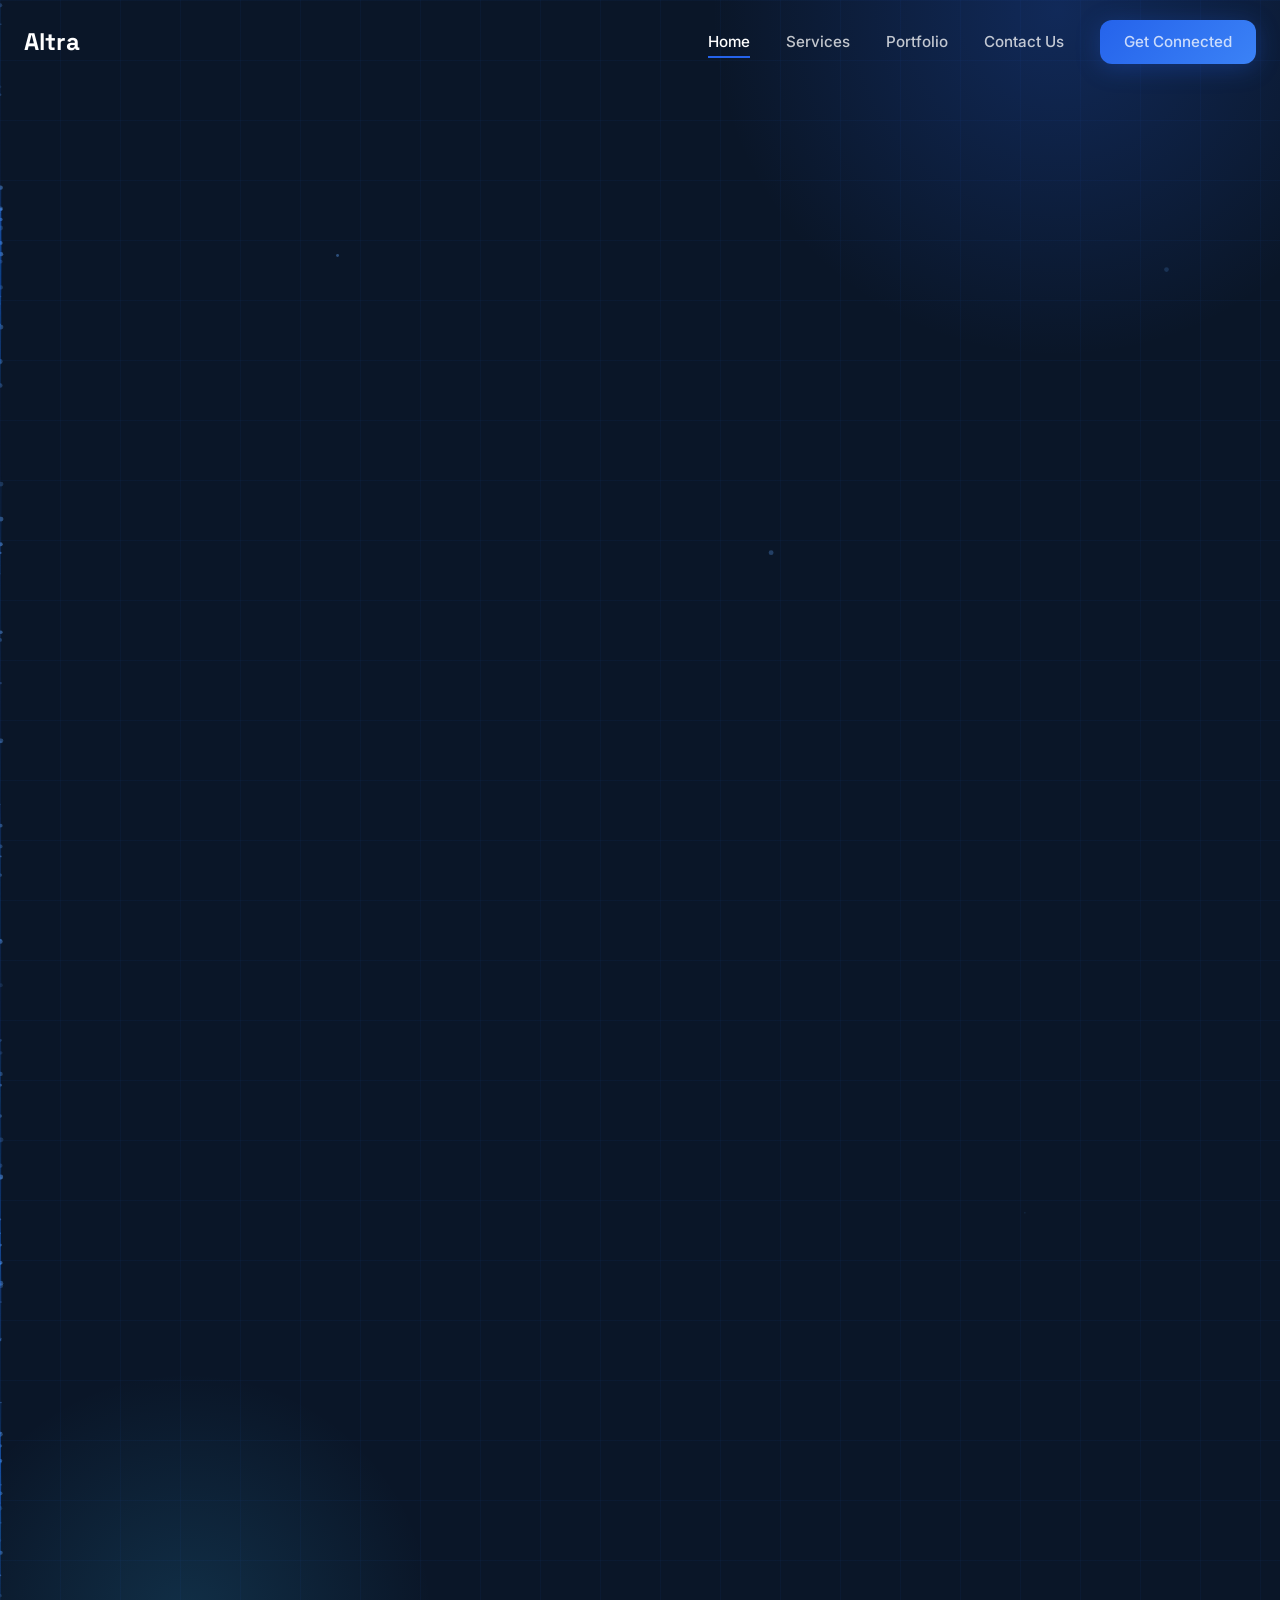
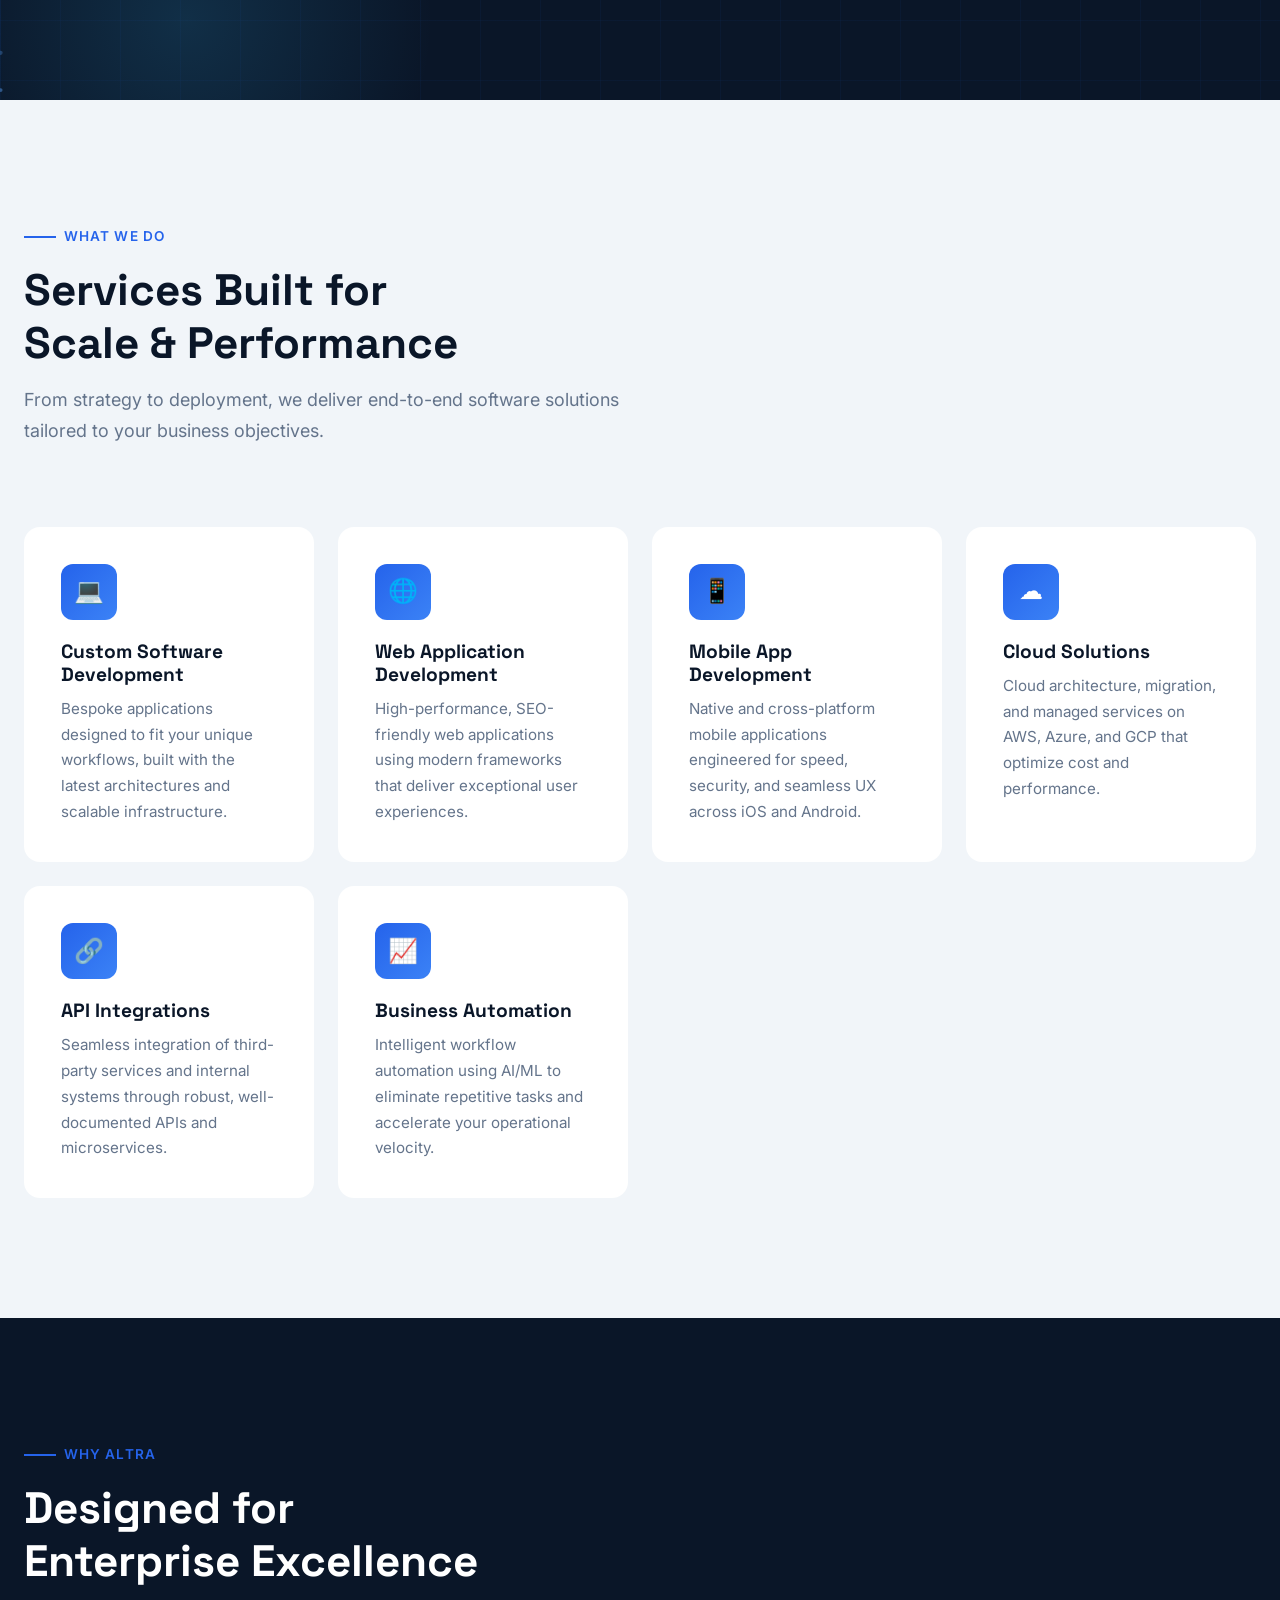
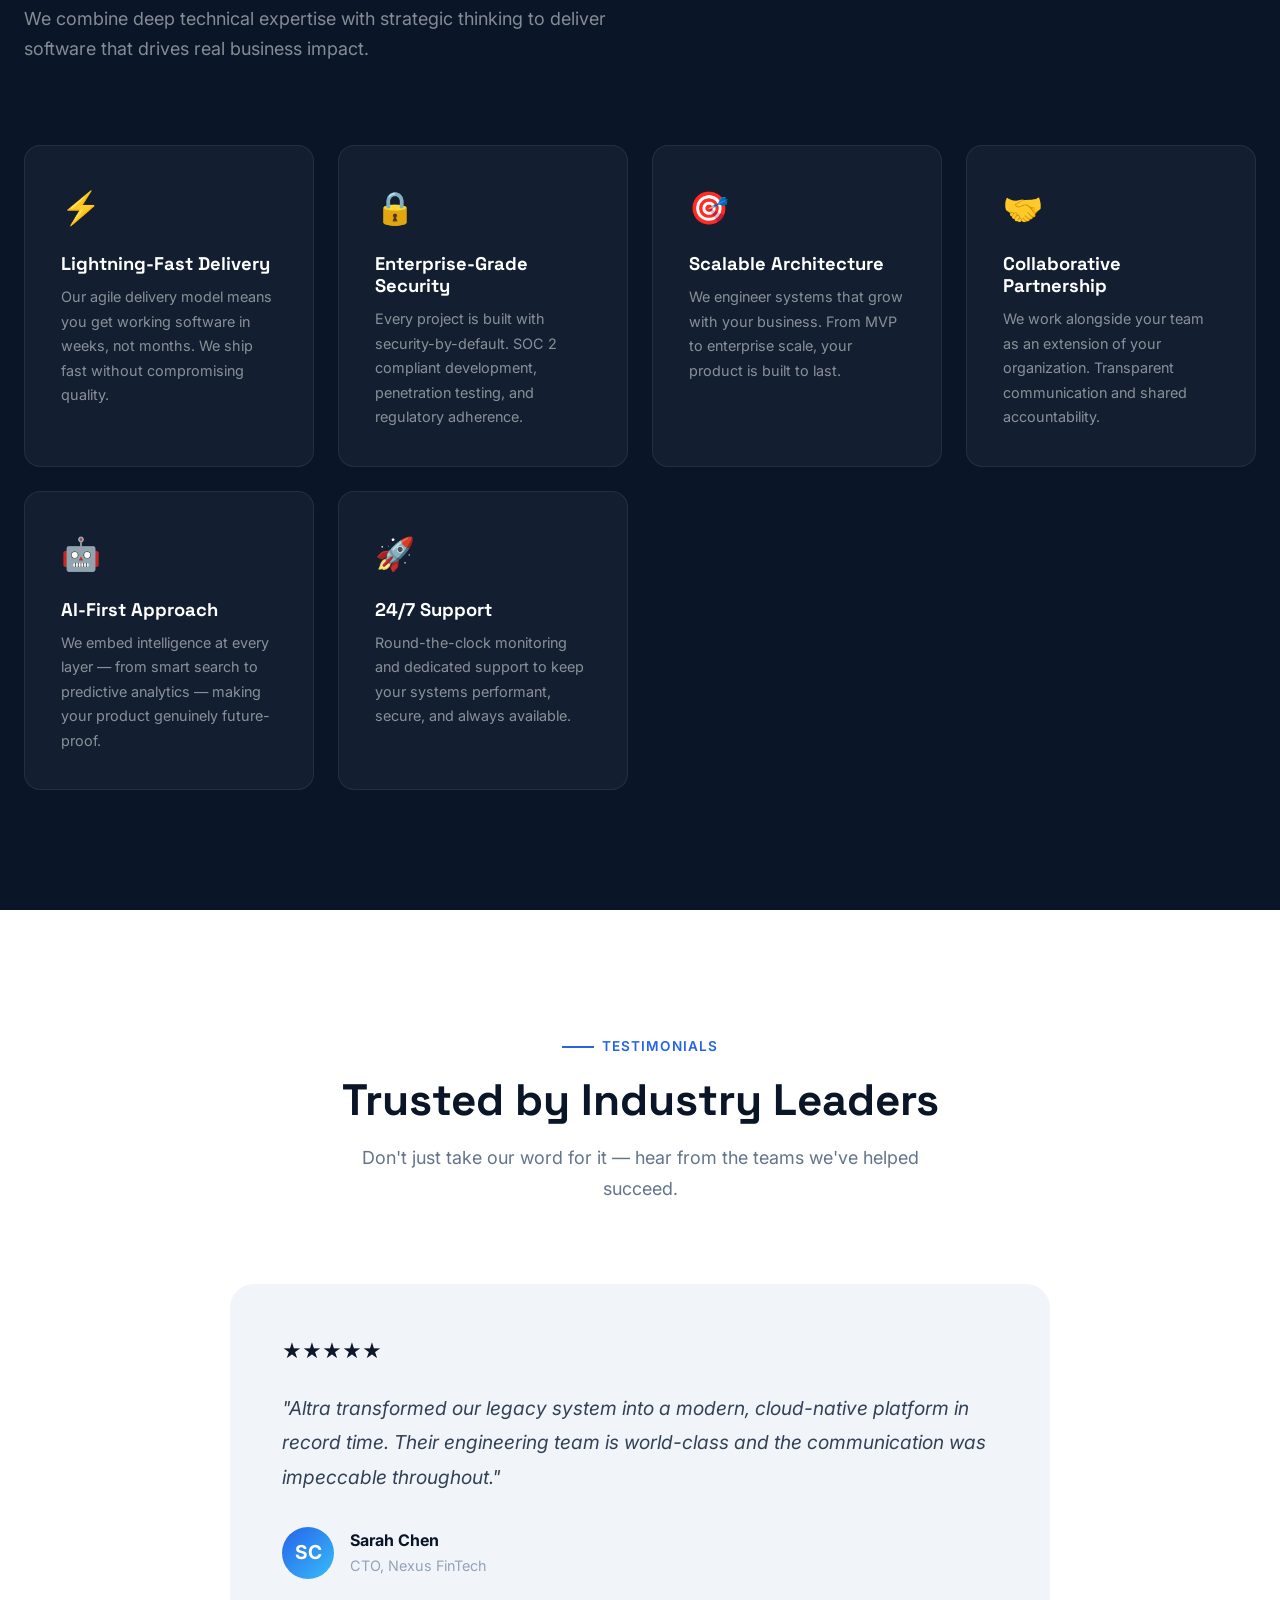
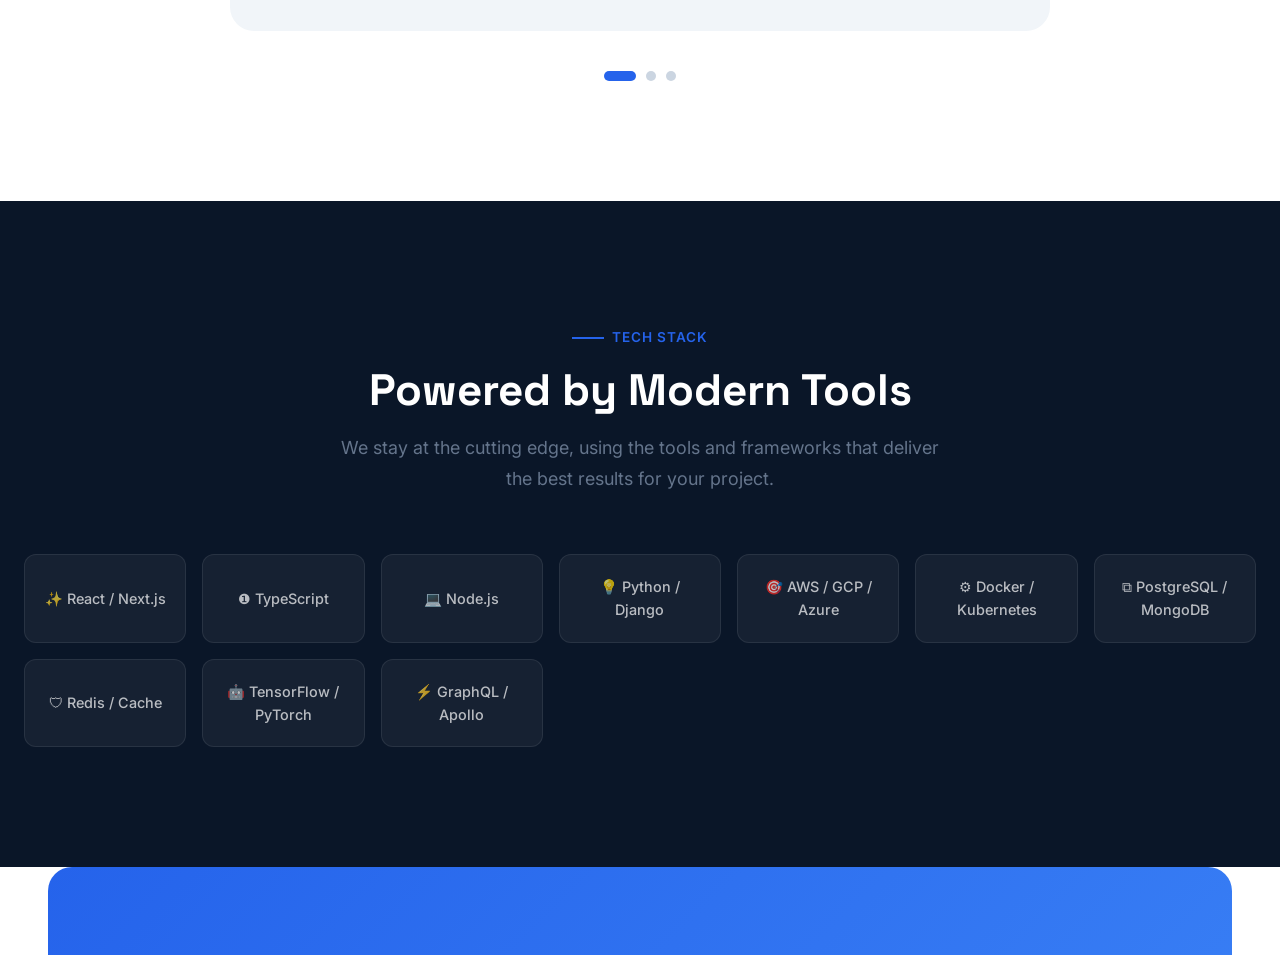
==== commit 95870c3c: "Update index.html" ====
--- a/index.html
+++ b/index.html
@@ -50,7 +50,7 @@
 
     
       <h1>Custom <span class="gradient">Software</span><br><span class="gradient">With</span> Us</h1>
-      <p>We build custom websites, software, high-performance software for forward-thinking companies and enterprises. From cloud-native platforms to AI-powered systems, we turn complex problems i[...]
+      <p>We build custom websites, software, high-performance software for forward-thinking companies and enterprises. From cloud-native platforms to AI-powered systems, we turn complex problems into elegant products.</p>
       <div class="hero-actions">
         <a href="contact.html" class="btn btn-primary">Contact Us <span>→</span></a>
         <a href="portfolio.html" class="btn btn-white">View Portfolio</a>
@@ -157,7 +157,7 @@
           <div class="testimonial-card">
             <div class="testimonial-inner">
               <div class="testimonial-stars">&#9733;&#9733;&#9733;&#9733;&#9733;</div>
-              <p class="testimonial-text">"Altra transformed our legacy system into a modern, cloud-native platform in record time. Their engineering team is world-class and the communication was[...]
+              <p class="testimonial-text">"Altra transformed our legacy system into a modern, cloud-native platform in record time. Their engineering team is world-class and the communication was impeccable throughout."</p>
               <div class="testimonial-author">
                 <div class="testimonial-avatar">SC</div>
                 <div>
@@ -170,7 +170,7 @@
           <div class="testimonial-card">
             <div class="testimonial-inner">
               <div class="testimonial-stars">&#9733;&#9733;&#9733;&#9733;&#9733;</div>
-              <p class="testimonial-text">"The automation system Altra built for us reduced our operational overhead by 60% within the first quarter. ROI was visible almost immediately. Highly re[...]
+              <p class="testimonial-text">"The automation system Altra built for us reduced our operational overhead by 60% within the first quarter. ROI was visible almost immediately. Highly recommended."</p>
               <div class="testimonial-author">
                 <div class="testimonial-avatar">MK</div>
                 <div>
@@ -183,7 +183,7 @@
           <div class="testimonial-card">
             <div class="testimonial-inner">
               <div class="testimonial-stars">&#9733;&#9733;&#9733;&#9733;&#9733;</div>
-              <p class="testimonial-text">"Working with Altra felt like having a full senior engineering team at our fingertips. They understood our vision from day one and delivered a product th[...]
+              <p class="testimonial-text">"Working with Altra felt like having a full senior engineering team at our fingertips. They understood our vision from day one and delivered a product that exceeded expectations."</p>
               <div class="testimonial-author">
                 <div class="testimonial-avatar">AP</div>
                 <div>
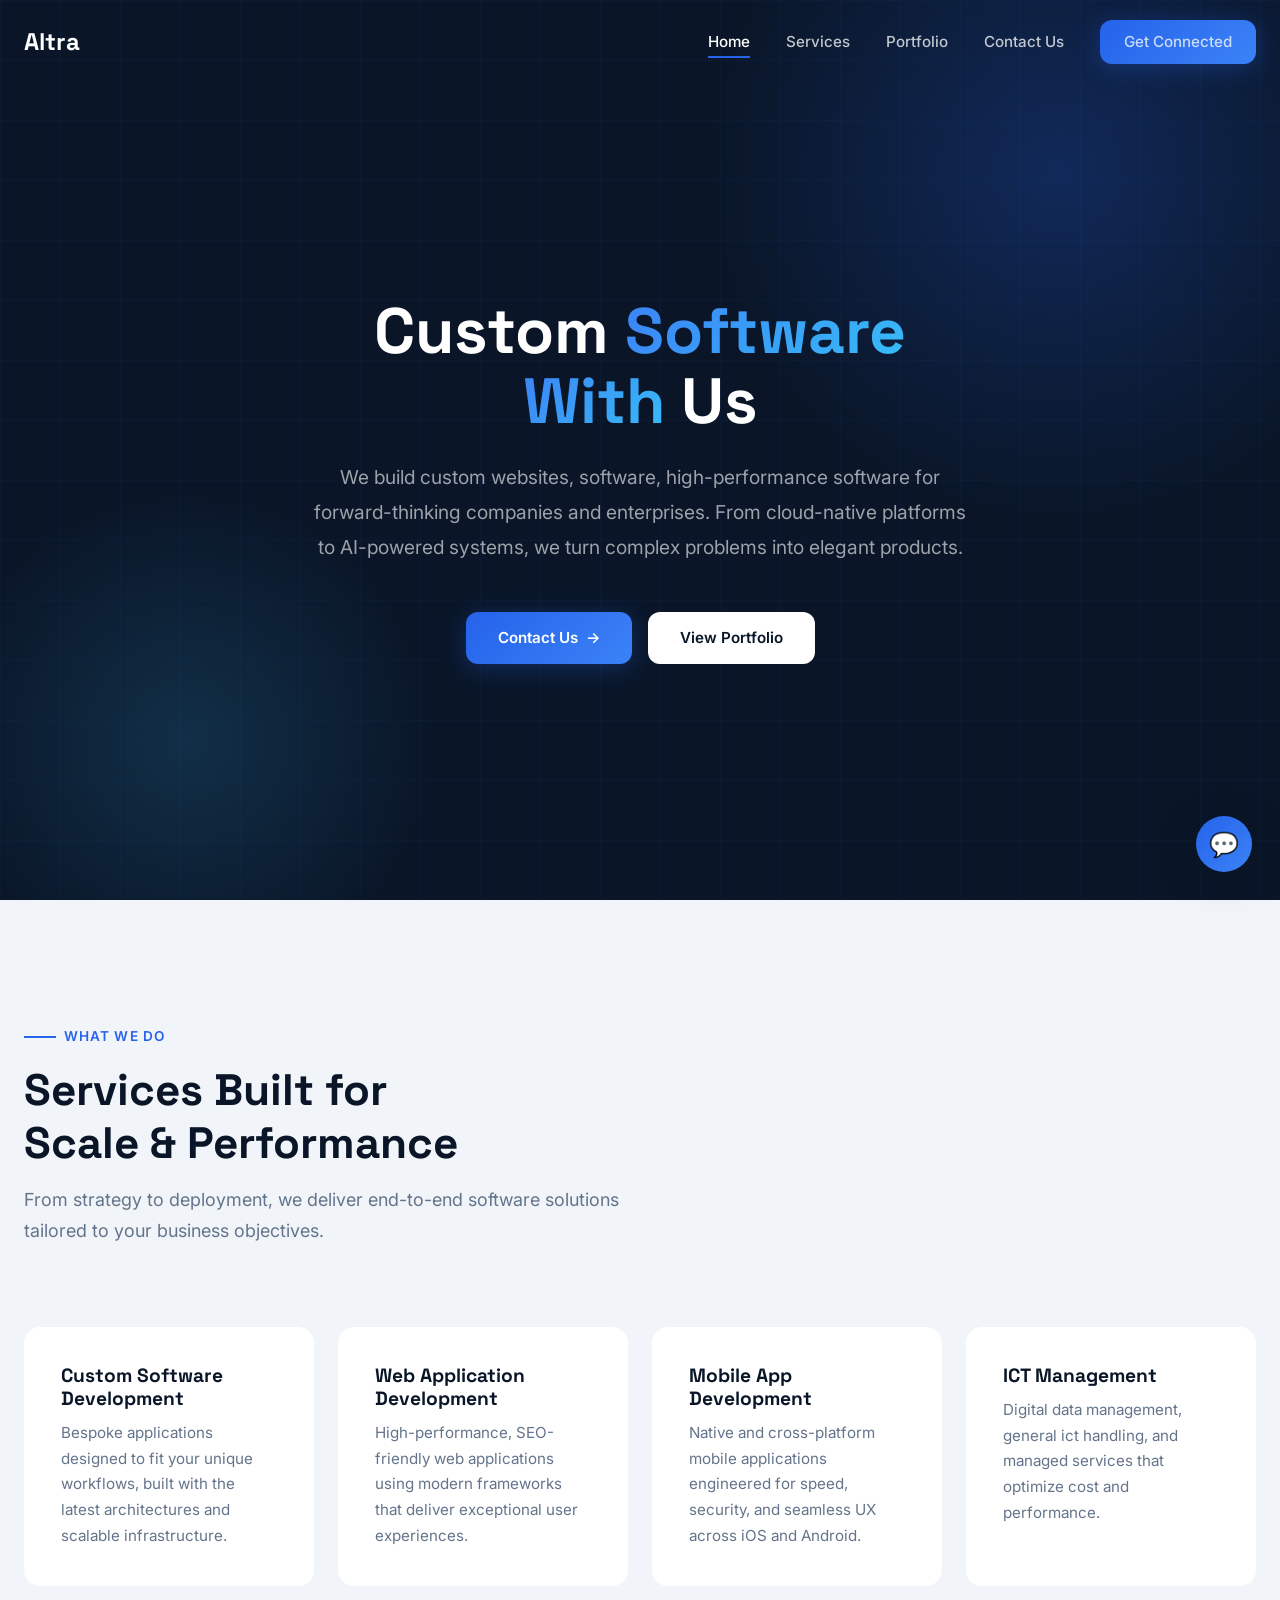
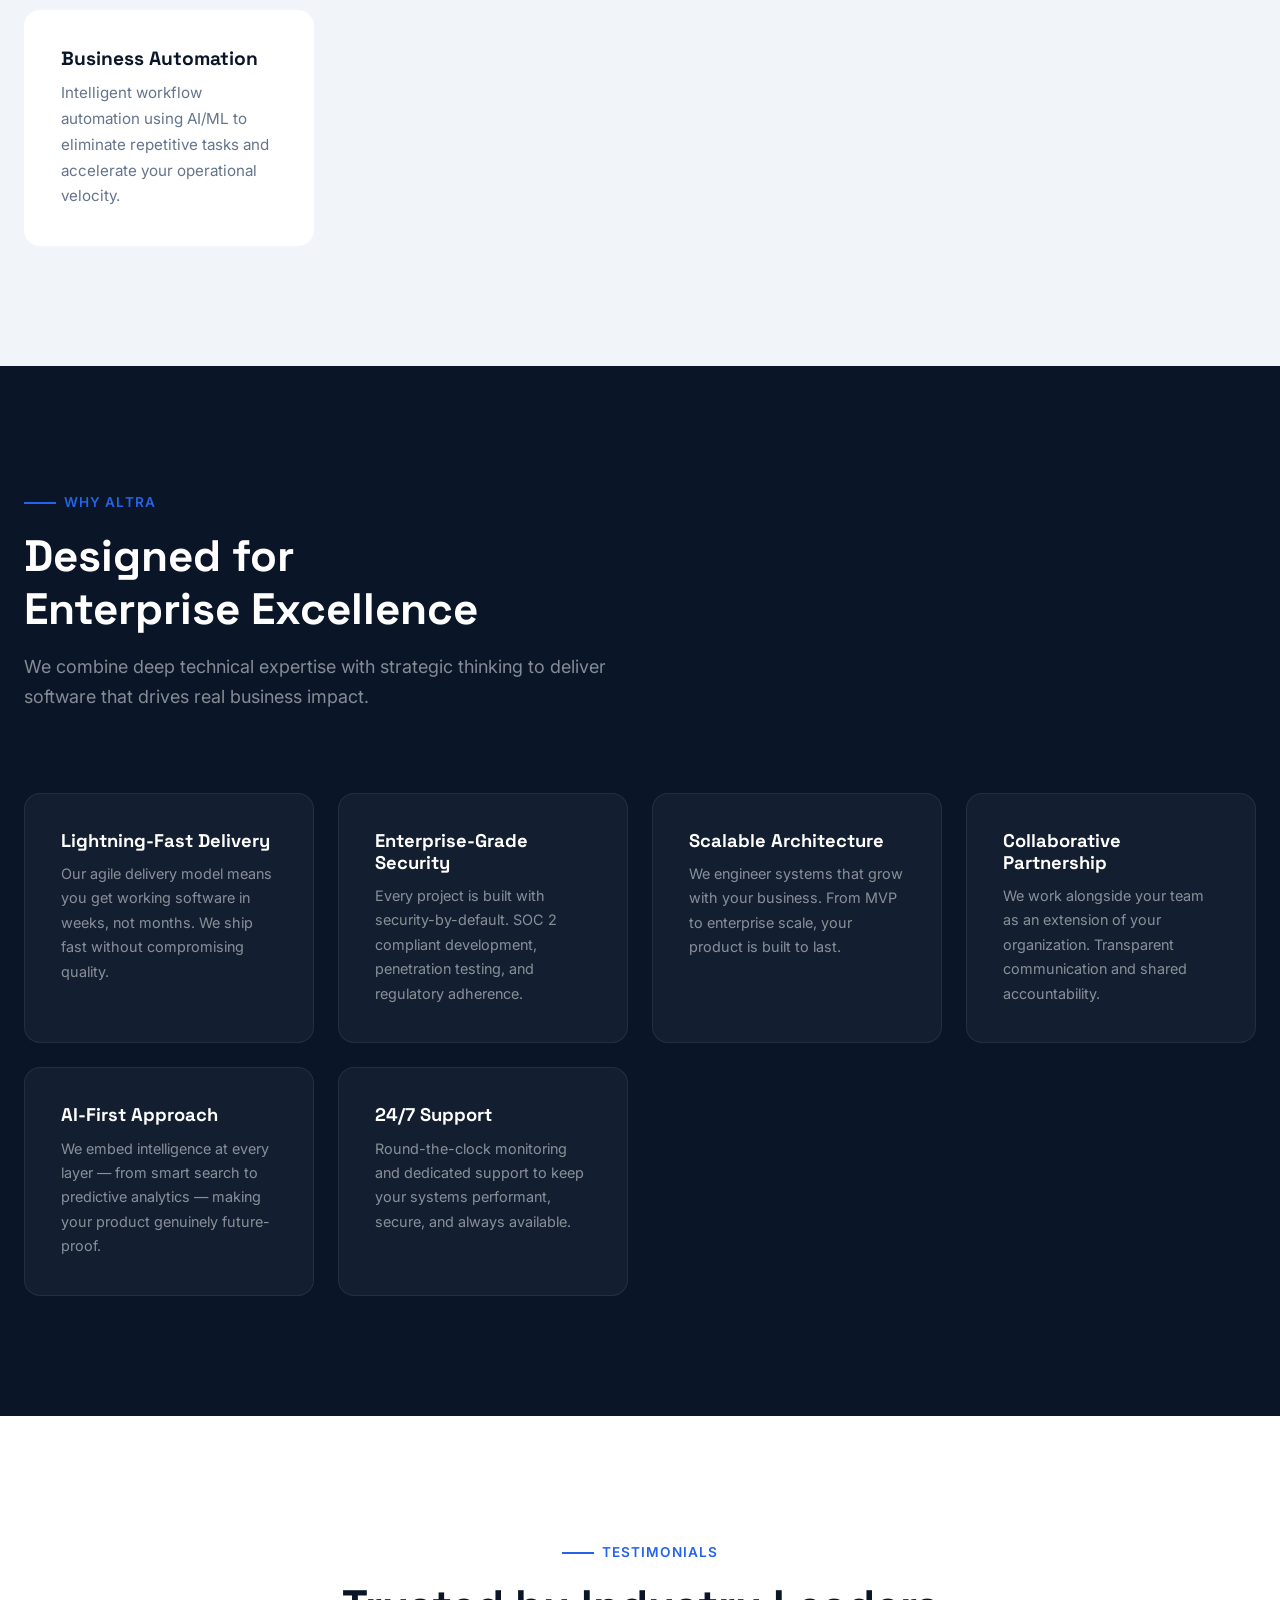
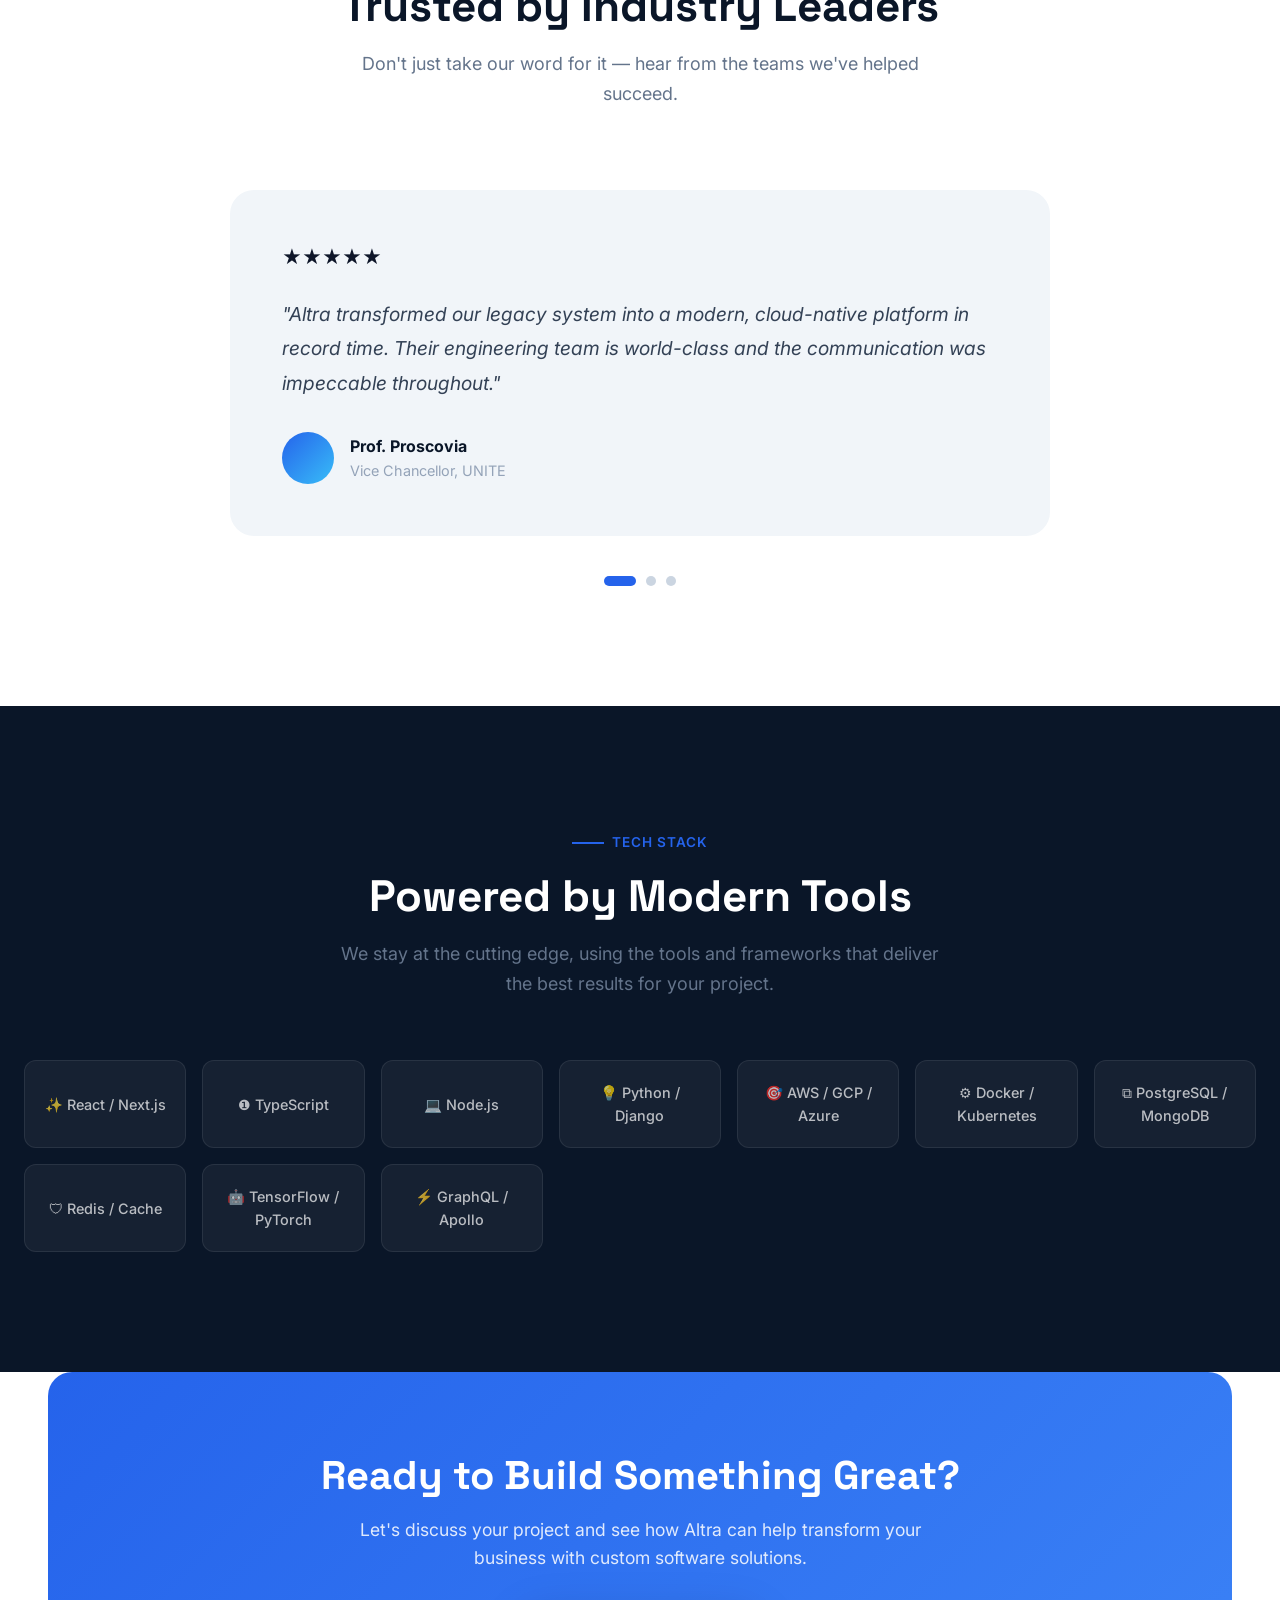
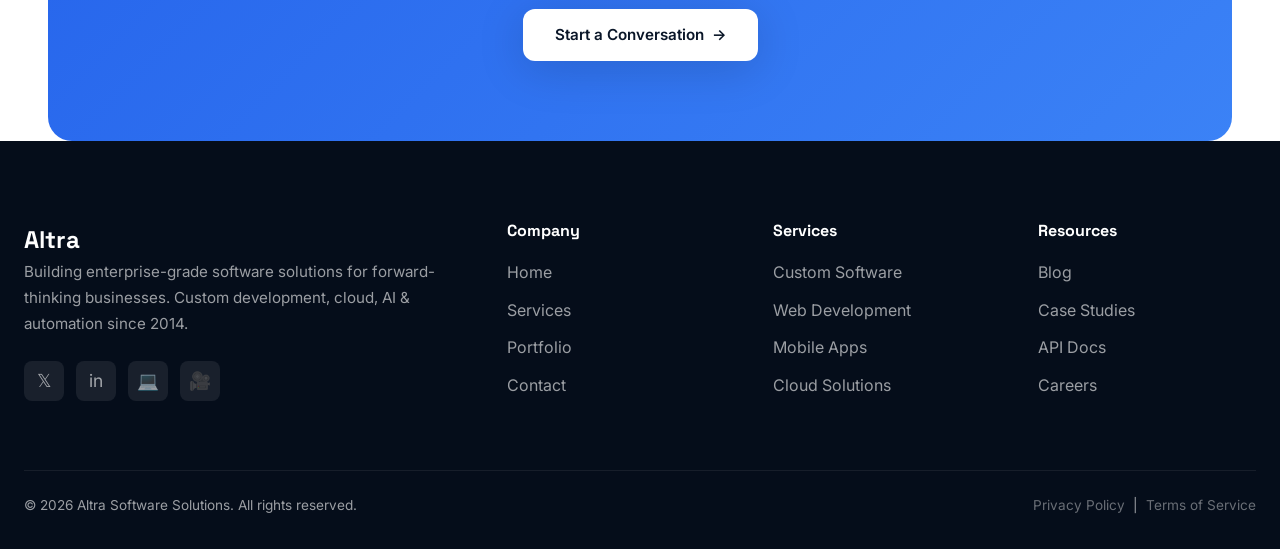
==== commit 2c4e77ec: "Update index.html" ====
--- a/index.html
+++ b/index.html
@@ -68,32 +68,27 @@
       </div>
       <div class="services-grid">
         <div class="service-card reveal">
-          <div class="service-icon">&#128187;</div>
+
           <h3>Custom Software Development</h3>
           <p>Bespoke applications designed to fit your unique workflows, built with the latest architectures and scalable infrastructure.</p>
         </div>
         <div class="service-card reveal">
-          <div class="service-icon">&#127760;</div>
+
           <h3>Web Application Development</h3>
           <p>High-performance, SEO-friendly web applications using modern frameworks that deliver exceptional user experiences.</p>
         </div>
         <div class="service-card reveal">
-          <div class="service-icon">&#128241;</div>
+
           <h3>Mobile App Development</h3>
           <p>Native and cross-platform mobile applications engineered for speed, security, and seamless UX across iOS and Android.</p>
         </div>
         <div class="service-card reveal">
-          <div class="service-icon">&#9729;</div>
-          <h3>Cloud Solutions</h3>
-          <p>Cloud architecture, migration, and managed services on AWS, Azure, and GCP that optimize cost and performance.</p>
-        </div>
-        <div class="service-card reveal">
-          <div class="service-icon">&#128279;</div>
-          <h3>API Integrations</h3>
-          <p>Seamless integration of third-party services and internal systems through robust, well-documented APIs and microservices.</p>
-        </div>
-        <div class="service-card reveal">
-          <div class="service-icon">&#128200;</div>
+
+          <h3>ICT Management</h3>
+          <p>Digital data management, general ict handling, and managed services that optimize cost and performance.</p>
+        </div>
+        <div class="service-card reveal">
+    
           <h3>Business Automation</h3>
           <p>Intelligent workflow automation using AI/ML to eliminate repetitive tasks and accelerate your operational velocity.</p>
         </div>
@@ -111,32 +106,32 @@
       </div>
       <div class="why-grid">
         <div class="why-card reveal">
-          <div class="why-icon">&#9889;</div>
+   
           <h3>Lightning-Fast Delivery</h3>
           <p>Our agile delivery model means you get working software in weeks, not months. We ship fast without compromising quality.</p>
         </div>
         <div class="why-card reveal">
-          <div class="why-icon">&#128274;</div>
+     
           <h3>Enterprise-Grade Security</h3>
           <p>Every project is built with security-by-default. SOC 2 compliant development, penetration testing, and regulatory adherence.</p>
         </div>
         <div class="why-card reveal">
-          <div class="why-icon">&#127919;</div>
+       
           <h3>Scalable Architecture</h3>
           <p>We engineer systems that grow with your business. From MVP to enterprise scale, your product is built to last.</p>
         </div>
         <div class="why-card reveal">
-          <div class="why-icon">&#129309;</div>
+ 
           <h3>Collaborative Partnership</h3>
           <p>We work alongside your team as an extension of your organization. Transparent communication and shared accountability.</p>
         </div>
         <div class="why-card reveal">
-          <div class="why-icon">&#129302;</div>
+      
           <h3>AI-First Approach</h3>
           <p>We embed intelligence at every layer — from smart search to predictive analytics — making your product genuinely future-proof.</p>
         </div>
         <div class="why-card reveal">
-          <div class="why-icon">&#128640;</div>
+
           <h3>24/7 Support</h3>
           <p>Round-the-clock monitoring and dedicated support to keep your systems performant, secure, and always available.</p>
         </div>
@@ -159,10 +154,10 @@
               <div class="testimonial-stars">&#9733;&#9733;&#9733;&#9733;&#9733;</div>
               <p class="testimonial-text">"Altra transformed our legacy system into a modern, cloud-native platform in record time. Their engineering team is world-class and the communication was impeccable throughout."</p>
               <div class="testimonial-author">
-                <div class="testimonial-avatar">SC</div>
+                <div class="testimonial-avatar"><link rel="icon" type="image/png" href="proscovia.jpg"></div>
                 <div>
-                  <div class="testimonial-name">Sarah Chen</div>
-                  <div class="testimonial-role">CTO, Nexus FinTech</div>
+                  <div class="testimonial-name">Prof. Proscovia</div>
+                  <div class="testimonial-role">Vice Chancellor, UNITE</div>
                 </div>
               </div>
             </div>
@@ -235,7 +230,7 @@
       <div class="footer-grid">
         <div class="footer-brand">
           <div class="nav-logo">
-            <div class="logo-icon">A</div>
+    
             <span>Altra</span>
           </div>
           <p>Building enterprise-grade software solutions for forward-thinking businesses. Custom development, cloud, AI &amp; automation since 2014.</p>
--- a/styles.css
+++ b/styles.css
@@ -998,3 +998,498 @@
   background: linear-gradient(135deg, var(--navy-800), var(--blue-accent));
   position: relative;
   overflow: hidden;
+  display: flex;
+  align-items: center;
+  justify-content: center;
+  flex-direction: column;
+  gap: 12px;
+}
+
+.portfolio-img-icon { font-size: 3rem; opacity: 0.4; }
+
+.portfolio-img-label {
+  font-size: 0.75rem;
+  color: rgba(255,255,255,0.4);
+  font-weight: 500;
+  letter-spacing: 0.1em;
+  text-transform: uppercase;
+}
+
+.portfolio-info { padding: 28px; }
+.portfolio-info h3 {
+  font-size: 1.15rem;
+  font-weight: 700;
+  color: var(--navy-800);
+  margin-bottom: 8px;
+}
+
+.portfolio-info .industry {
+  display: inline-block;
+  padding: 4px 12px;
+  border-radius: 50px;
+  font-size: 0.75rem;
+  font-weight: 600;
+  color: var(--blue-accent);
+  background: rgba(37,99,235,0.1);
+  margin-bottom: 12px;
+}
+
+.portfolio-info > p {
+  font-size: 0.9rem;
+  color: var(--gray-500);
+  line-height: 1.6;
+  margin-bottom: 16px;
+}
+
+.portfolio-tech {
+  display: flex;
+  flex-wrap: wrap;
+  gap: 8px;
+}
+
+.portfolio-tech span {
+  padding: 4px 12px;
+  border-radius: 6px;
+  font-size: 0.75rem;
+  background: var(--gray-100);
+  color: var(--gray-500);
+  font-weight: 500;
+}
+
+@media (max-width: 768px) {
+  .portfolio-grid { grid-template-columns: 1fr; }
+  .portfolio-section { padding: 80px 0; }
+}
+
+/* ====== MODAL ====== */
+.modal-overlay {
+  position: fixed;
+  inset: 0;
+  background: rgba(0,0,0,0.7);
+  backdrop-filter: blur(12px);
+  z-index: 2000;
+  display: flex;
+  align-items: center;
+  justify-content: center;
+  padding: 24px;
+  opacity: 0;
+  pointer-events: none;
+  transition: opacity var(--transition-base);
+}
+
+.modal-overlay.open {
+  opacity: 1;
+  pointer-events: all;
+}
+
+.modal-content {
+  background: var(--white);
+  border-radius: var(--radius-xl);
+  width: 100%;
+  max-width: 700px;
+  max-height: 90vh;
+  overflow-y: auto;
+  transform: scale(0.95) translateY(20px);
+  transition: transform var(--transition-base);
+}
+
+.modal-overlay.open .modal-content {
+  transform: scale(1) translateY(0);
+}
+
+.modal-header {
+  position: relative;
+  aspect-ratio: 16/9;
+  background: linear-gradient(135deg, var(--navy-800), var(--blue-accent));
+  border-radius: var(--radius-xl) var(--radius-xl) 0 0;
+  display: flex;
+  align-items: center;
+  justify-content: center;
+  font-size: 4rem;
+  color: rgba(255,255,255,0.2);
+}
+
+.modal-close {
+  position: absolute;
+  top: 16px;
+  right: 16px;
+  width: 36px;
+  height: 36px;
+  background: rgba(0,0,0,0.4);
+  border-radius: 50%;
+  display: flex;
+  align-items: center;
+  justify-content: center;
+  color: var(--white);
+  font-size: 1.2rem;
+  transition: background var(--transition-fast);
+}
+
+.modal-close:hover { background: rgba(0,0,0,0.7); }
+
+.modal-body { padding: 36px; }
+
+.modal-body h3 {
+  font-size: 1.5rem;
+  color: var(--navy-800);
+  margin-bottom: 8px;
+}
+
+.modal-body .industry {
+  display: inline-block;
+  padding: 4px 14px;
+  border-radius: 50px;
+  font-size: 0.8rem;
+  font-weight: 600;
+  color: var(--blue-accent);
+  background: rgba(37,99,235,0.1);
+  margin-bottom: 20px;
+}
+
+.modal-body > p {
+  color: var(--gray-500);
+  line-height: 1.8;
+  margin-bottom: 24px;
+}
+
+/* ====== CONTACT PAGE ====== */
+.contact-section { padding: 120px 0; }
+
+.contact-grid {
+  display: grid;
+  grid-template-columns: 1fr 1.2fr;
+  gap: 60px;
+}
+
+.contact-info h2 {
+  font-size: 2rem;
+  font-weight: 800;
+  color: var(--navy-800);
+  margin-bottom: 16px;
+}
+
+.contact-info > p {
+  color: var(--gray-500);
+  margin-bottom: 40px;
+  line-height: 1.7;
+}
+
+.contact-items { display: flex; flex-direction: column; gap: 24px; }
+
+.contact-item {
+  display: flex;
+  align-items: center;
+  gap: 16px;
+  padding: 20px;
+  border-radius: var(--radius-md);
+  background: var(--gray-100);
+  transition: all var(--transition-base);
+}
+
+.contact-item:hover {
+  background: rgba(37,99,235,0.06);
+}
+
+.contact-item-icon {
+  width: 48px;
+  height: 48px;
+  border-radius: var(--radius-sm);
+  background: linear-gradient(135deg, var(--blue-accent), var(--blue-light));
+  display: flex;
+  align-items: center;
+  justify-content: center;
+  font-size: 1.2rem;
+  color: var(--white);
+  flex-shrink: 0;
+}
+
+.contact-item-content h4 {
+  font-size: 0.95rem;
+  font-weight: 700;
+  color: var(--navy-800);
+  margin-bottom: 4px;
+}
+
+.contact-item-content p {
+  font-size: 0.9rem;
+  color: var(--gray-500);
+}
+
+.contact-form-wrap {
+  background: var(--white);
+  border: 1px solid var(--gray-200);
+  border-radius: var(--radius-xl);
+  padding: 44px;
+}
+
+.contact-form-wrap h3 {
+  font-size: 1.5rem;
+  font-weight: 800;
+  color: var(--navy-800);
+  margin-bottom: 8px;
+}
+
+.contact-form-wrap > p {
+  color: var(--gray-500);
+  margin-bottom: 32px;
+}
+
+.form-group { margin-bottom: 22px; }
+.form-group label {
+  display: block;
+  font-size: 0.9rem;
+  font-weight: 600;
+  color: var(--navy-800);
+  margin-bottom: 8px;
+}
+
+.form-group input,
+.form-group textarea,
+.form-group select {
+  width: 100%;
+  padding: 13px 16px;
+  border: 1.5px solid var(--gray-200);
+  border-radius: var(--radius-sm);
+  font-family: var(--font-main);
+  font-size: 0.95rem;
+  color: var(--navy-800);
+  transition: border-color var(--transition-fast), box-shadow var(--transition-fast);
+  background: var(--white);
+}
+
+.form-group textarea { resize: vertical; min-height: 120px; }
+
+.form-group input:focus,
+.form-group textarea:focus,
+.form-group select:focus {
+  outline: none;
+  border-color: var(--blue-accent);
+  box-shadow: 0 0 0 3px rgba(37,99,235,0.1);
+}
+
+.form-group input.error,
+.form-group textarea.error {
+  border-color: var(--danger);
+}
+
+.form-error {
+  font-size: 0.8rem;
+  color: var(--danger);
+  margin-top: 6px;
+  display: none;
+}
+
+.form-error.show { display: block; }
+
+.form-row { display: grid; grid-template-columns: 1fr 1fr; gap: 16px; }
+@media (max-width: 600px) { .form-row { grid-template-columns: 1fr; } }
+
+/* ====== MAP ====== */
+.map-section {
+  height: 350px;
+  background: var(--gray-100);
+  border-radius: var(--radius-xl);
+  display: flex;
+  align-items: center;
+  justify-content: center;
+  flex-direction: column;
+  gap: 12px;
+  color: var(--gray-400);
+  font-size: 0.95rem;
+  border: 1px solid var(--gray-200);
+  margin: 60px 0;
+}
+
+/* ====== FAQ ====== */
+.faq-section { padding: 120px 0; background: var(--gray-100); }
+
+.faq-list { max-width: 760px; }
+
+.faq-item {
+  background: var(--white);
+  border-radius: var(--radius-md);
+  margin-bottom: 14px;
+  border: 1px solid var(--gray-200);
+  overflow: hidden;
+  transition: box-shadow var(--transition-base);
+}
+
+.faq-item:hover { box-shadow: var(--shadow-md); }
+
+.faq-question {
+  display: flex;
+  align-items: center;
+  justify-content: space-between;
+  gap: 16px;
+  padding: 22px 28px;
+  cursor: pointer;
+  font-weight: 600;
+  color: var(--navy-800);
+  transition: all var(--transition-fast);
+}
+
+.faq-question:hover { color: var(--blue-accent); }
+
+.faq-icon {
+  font-size: 1.3rem;
+  color: var(--gray-400);
+  transition: transform var(--transition-base);
+}
+
+.faq-item.open .faq-icon { transform: rotate(180deg); }
+
+.faq-answer {
+  padding: 0 28px;
+  max-height: 0;
+  overflow: hidden;
+  transition: max-height var(--transition-base), padding var(--transition-base);
+}
+
+.faq-item.open .faq-answer {
+  max-height: 300px;
+  padding: 0 28px 24px;
+}
+
+.faq-answer p {
+  color: var(--gray-500);
+  line-height: 1.7;
+  font-size: 0.95rem;
+}
+
+/* ====== HOURS ====== */
+.hours-section { padding: 120px 0; }
+
+.hours-grid {
+  display: grid;
+  grid-template-columns: repeat(auto-fit, minmax(250px, 1fr));
+  gap: 24px;
+  margin-top: 60px;
+}
+
+.hours-card {
+  background: var(--white);
+  border: 1px solid var(--gray-200);
+  border-radius: var(--radius-xl);
+  padding: 36px;
+  text-align: center;
+}
+
+.hours-card h3 {
+  font-size: 1.05rem;
+  font-weight: 700;
+  color: var(--navy-800);
+  margin-bottom: 12px;
+}
+
+.hours-card p {
+  font-size: 0.9rem;
+  color: var(--gray-500);
+}
+
+/* ====== SOCIAL LINKS (contact) ====== */
+.social-links {
+  display: flex;
+  gap: 12px;
+  margin-top: 24px;
+}
+
+.social-links a {
+  width: 48px;
+  height: 48px;
+  border-radius: var(--radius-md);
+  background: var(--gray-100);
+  display: flex;
+  align-items: center;
+  justify-content: center;
+  font-size: 1.3rem;
+  transition: all var(--transition-base);
+}
+
+.social-links a:hover {
+  background: var(--blue-accent);
+  color: var(--white);
+  transform: translateY(-3px);
+}
+
+/* ====== LOADING SPINNER ====== */
+.loading-overlay {
+  position: fixed;
+  inset: 0;
+  background: var(--navy-800);
+  z-index: 9999;
+  display: flex;
+  align-items: center;
+  justify-content: center;
+  flex-direction: column;
+  gap: 24px;
+  transition: opacity 0.5s ease;
+}
+
+.loading-overlay.hidden {
+  opacity: 0;
+  pointer-events: none;
+}
+
+.spinner {
+  width: 48px;
+  height: 48px;
+  border: 3px solid rgba(255,255,255,0.1);
+  border-top-color: var(--blue-light);
+  border-radius: 50%;
+  animation: spin 0.8s linear infinite;
+}
+
+@keyframes spin { to { transform: rotate(360deg); } }
+
+.loading-text {
+  color: rgba(255,255,255,0.6);
+  font-weight: 500;
+  font-size: 0.95rem;
+}
+
+/* ====== SCROLL PROGRESS ====== */
+.scroll-progress {
+  position: fixed;
+  top: 0;
+  left: 0;
+  height: 3px;
+  background: linear-gradient(90deg, var(--blue-accent), var(--electric));
+  z-index: 1001;
+  width: 0%;
+  transition: width 0.1s linear;
+}
+
+/* ====== CHAT WIDGET ====== */
+.chat-widget {
+  position: fixed;
+  bottom: 28px;
+  right: 28px;
+  z-index: 900;
+}
+
+.chat-btn {
+  width: 56px;
+  height: 56px;
+  border-radius: 50%;
+  background: linear-gradient(135deg, var(--blue-accent), var(--blue-light));
+  display: flex;
+  align-items: center;
+  justify-content: center;
+  font-size: 1.5rem;
+  color: var(--white);
+  box-shadow: var(--shadow-lg, 0 8px 24px rgba(37,99,235,0.4));
+  transition: all var(--transition-base);
+  cursor: pointer;
+}
+
+.chat-btn:hover { transform: scale(1.1); }
+
+.chat-btn.hidden { display: none; }
+
+/* ====== PARTICLES ====== */
+#particles-canvas {
+  position: absolute;
+  inset: 0;
+  z-index: 0;
+  pointer-events: none;
+}
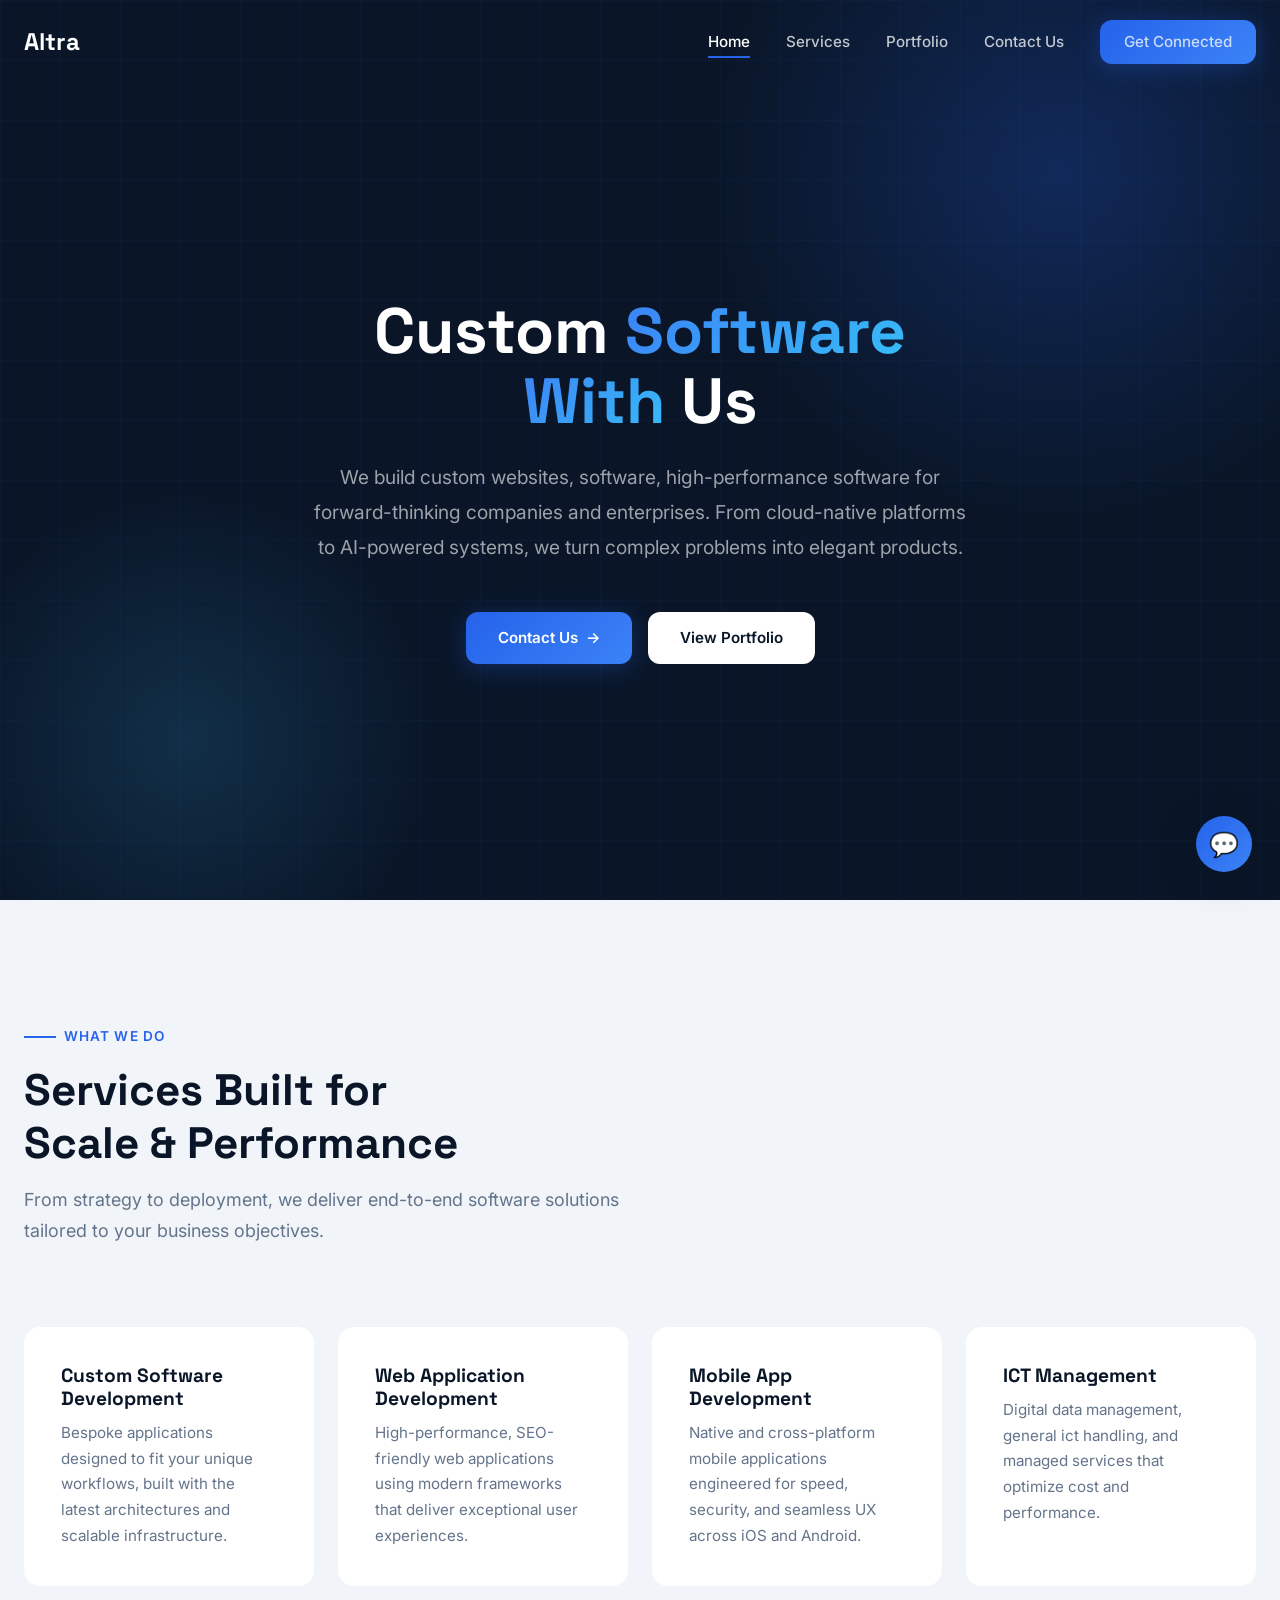
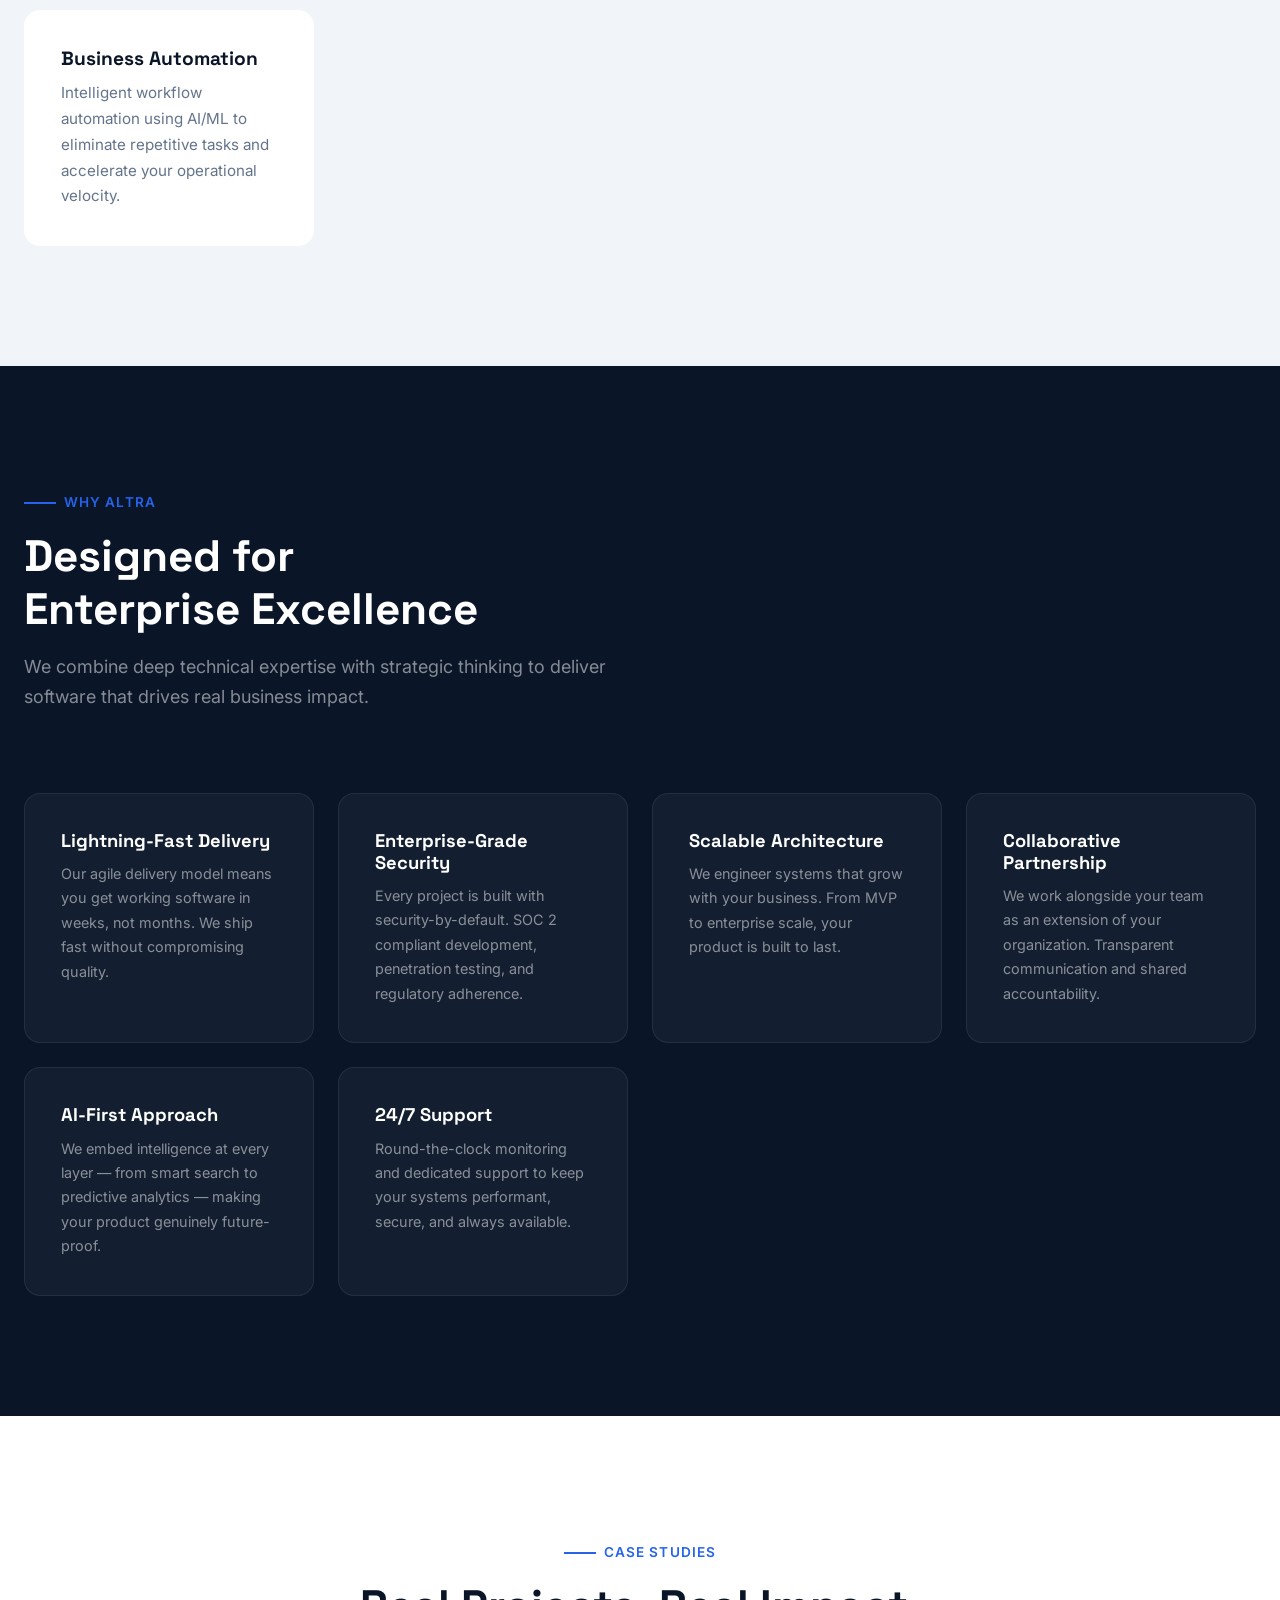
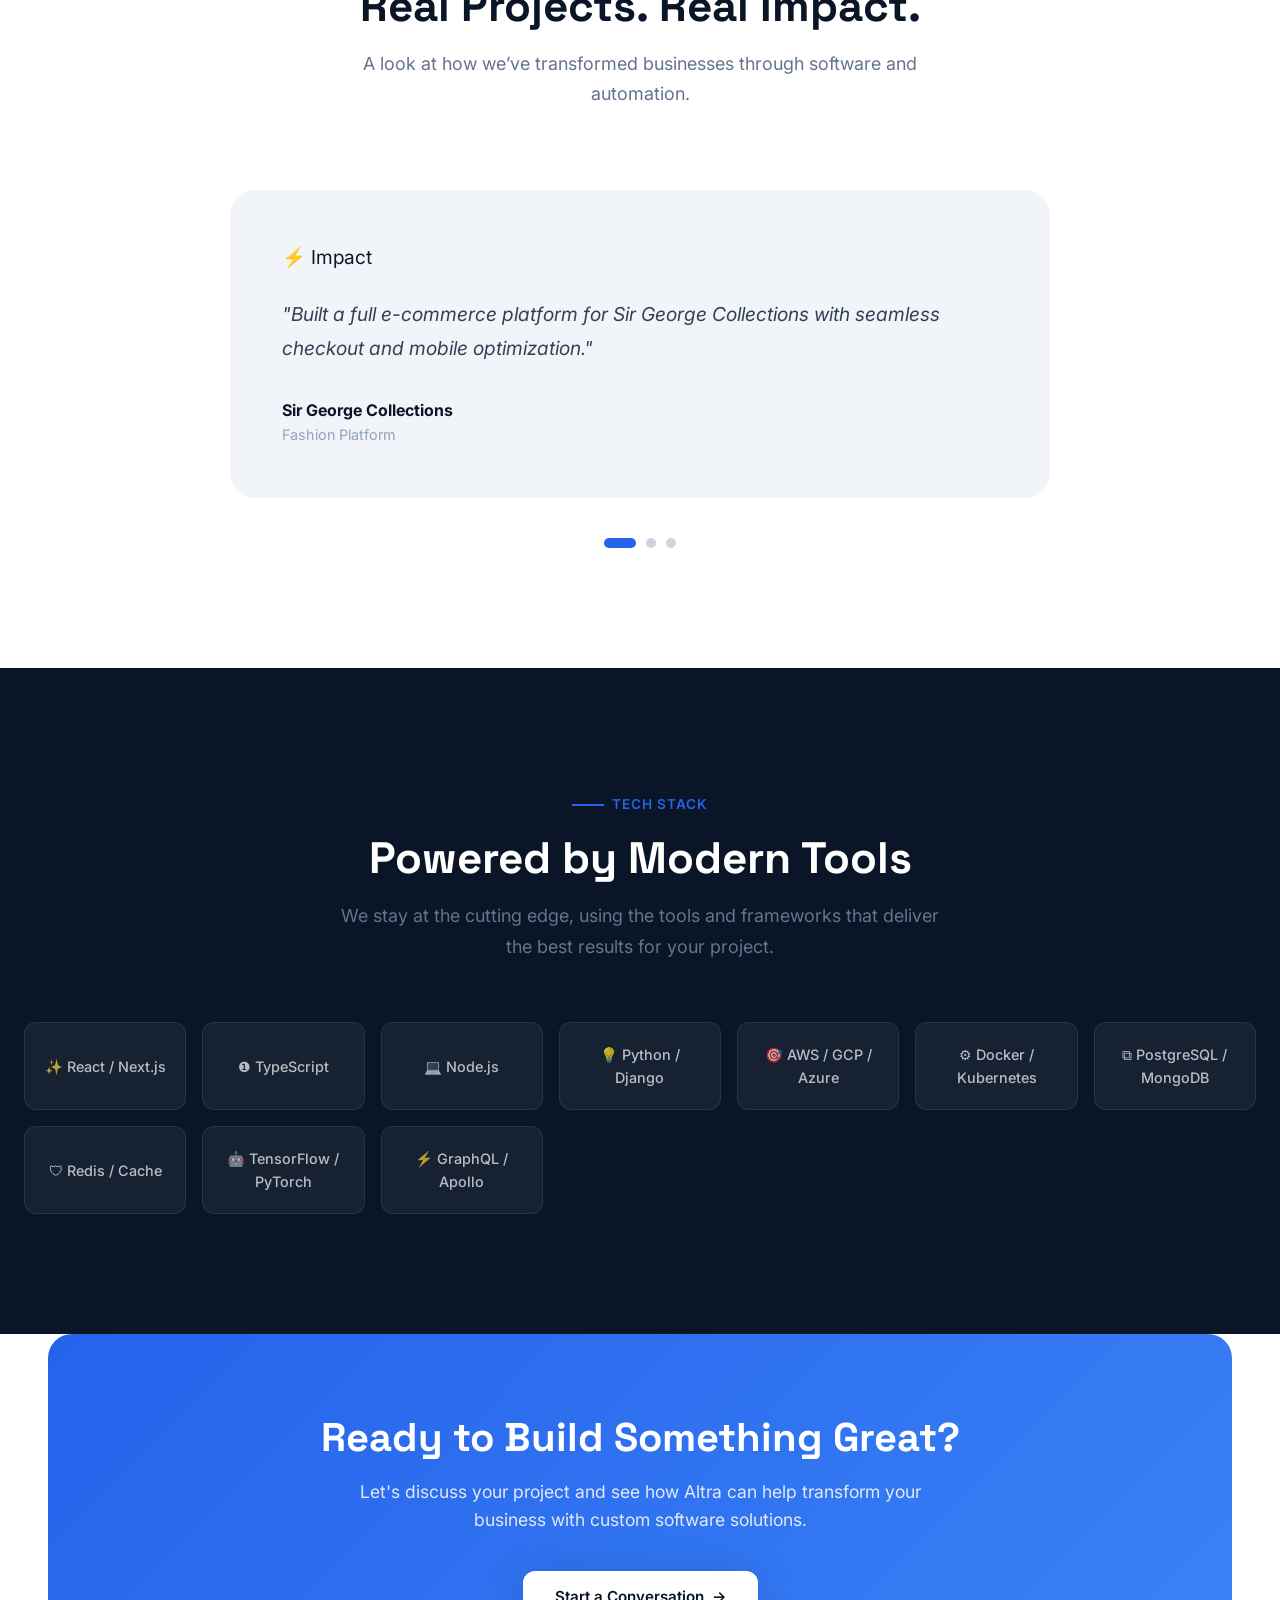
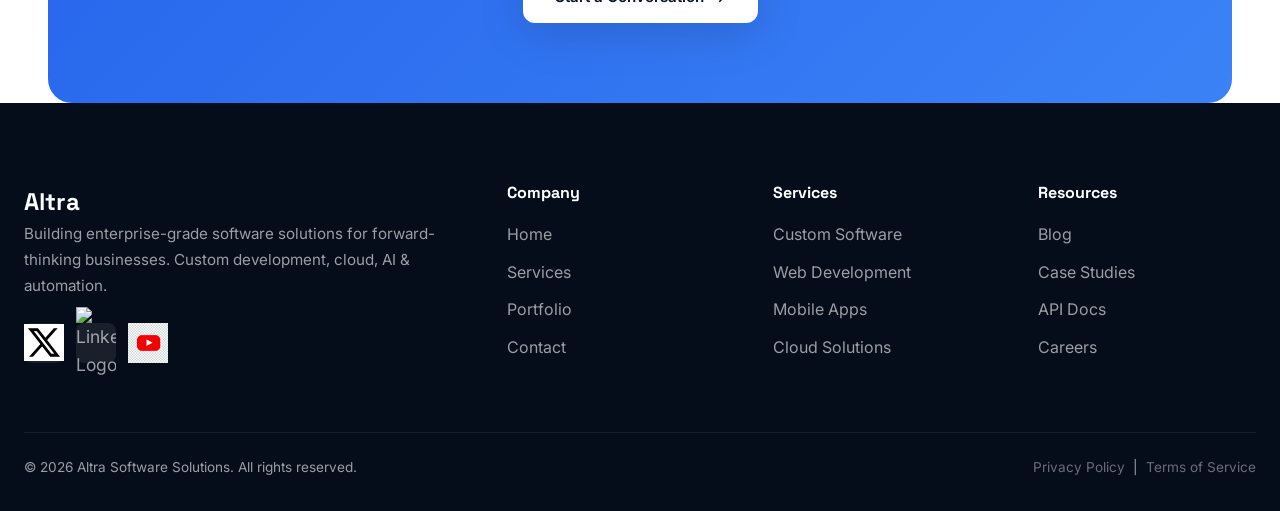
==== commit d999bd84: "Add files via upload" ====
--- a/index.html
+++ b/index.html
@@ -9,14 +9,22 @@
   <meta name="robots" content="index, follow">
   <link rel="canonical" href="https://altra.dev/">
   <link rel="stylesheet" href="styles.css">
+  <link rel="icon" type="image/png" sizes="32x32" href="logo.png">
+<link rel="icon" type="image/png" sizes="16x16" href="logo.png">
+<link rel="apple-touch-icon" sizes="180x180" href="logo.png">
 </head>
 <body>
 
-  <!-- Loading -->
-  <div class="loading-overlay" id="loading">
-    <div class="spinner"></div>
-    <p class="loading-text">Loading Altra...</p>
-  </div>
+<!-- Loading -->
+<div class="loading-overlay" id="loading">
+
+  <div class="loading-logo">
+    <img src="logo.png" alt="Altra Logo">
+  </div>
+
+  <p class="loading-text">Loading Altra...</p>
+
+</div>
 
   <!-- Scroll Progress -->
   <div class="scroll-progress" id="scrollProgress"></div>
@@ -139,60 +147,95 @@
     </div>
   </section>
 
-  <!-- TESTIMONIALS -->
-  <section class="testimonials section" id="testimonials">
-    <div class="container">
-      <div class="section-header reveal" style="text-align:center">
-        <span class="section-label" style="justify-content:center">Testimonials</span>
-        <h2 class="section-title">Trusted by Industry Leaders</h2>
-        <p class="section-subtitle" style="margin:0 auto">Don't just take our word for it — hear from the teams we've helped succeed.</p>
-      </div>
-      <div class="testimonials-wrapper reveal">
-        <div class="testimonials-track" id="testimonialTrack">
-          <div class="testimonial-card">
-            <div class="testimonial-inner">
-              <div class="testimonial-stars">&#9733;&#9733;&#9733;&#9733;&#9733;</div>
-              <p class="testimonial-text">"Altra transformed our legacy system into a modern, cloud-native platform in record time. Their engineering team is world-class and the communication was impeccable throughout."</p>
-              <div class="testimonial-author">
-                <div class="testimonial-avatar"><link rel="icon" type="image/png" href="proscovia.jpg"></div>
-                <div>
-                  <div class="testimonial-name">Prof. Proscovia</div>
-                  <div class="testimonial-role">Vice Chancellor, UNITE</div>
-                </div>
+ <!-- CASE STUDIES -->
+<section class="testimonials section" id="testimonials">
+
+  <div class="container">
+
+    <div class="section-header reveal" style="text-align:center">
+      <span class="section-label" style="justify-content:center">Case Studies</span>
+      <h2 class="section-title">Real Projects. Real Impact.</h2>
+      <p class="section-subtitle" style="margin:0 auto">
+        A look at how we’ve transformed businesses through software and automation.
+      </p>
+    </div>
+
+    <div class="testimonials-wrapper reveal">
+
+      <!-- IMPORTANT: keep same ID so JS still works -->
+      <div class="testimonials-track" id="testimonialTrack">
+
+        <!-- Case 1 -->
+        <div class="testimonial-card">
+          <div class="testimonial-inner">
+
+            <div class="testimonial-stars">⚡ Impact</div>
+
+            <p class="testimonial-text">
+              "Built a full e-commerce platform for Sir George Collections with seamless checkout and mobile optimization."
+            </p>
+
+            <div class="testimonial-author">
+              <div>
+                <div class="testimonial-name">Sir George Collections</div>
+                <div class="testimonial-role">Fashion Platform</div>
               </div>
             </div>
-          </div>
-          <div class="testimonial-card">
-            <div class="testimonial-inner">
-              <div class="testimonial-stars">&#9733;&#9733;&#9733;&#9733;&#9733;</div>
-              <p class="testimonial-text">"The automation system Altra built for us reduced our operational overhead by 60% within the first quarter. ROI was visible almost immediately. Highly recommended."</p>
-              <div class="testimonial-author">
-                <div class="testimonial-avatar">MK</div>
-                <div>
-                  <div class="testimonial-name">Marcus Keller</div>
-                  <div class="testimonial-role">VP of Operations, Voss Logistics</div>
-                </div>
+
+          </div>
+        </div>
+
+        <!-- Case 2 -->
+        <div class="testimonial-card">
+          <div class="testimonial-inner">
+
+            <div class="testimonial-stars">⚡ Impact</div>
+
+            <p class="testimonial-text">
+              "Developed a safari booking system for Jinja Safaris with automation and responsive travel listings."
+            </p>
+
+            <div class="testimonial-author">
+              <div>
+                <div class="testimonial-name">Jinja Safaris</div>
+                <div class="testimonial-role">Tourism Platform</div>
               </div>
             </div>
-          </div>
-          <div class="testimonial-card">
-            <div class="testimonial-inner">
-              <div class="testimonial-stars">&#9733;&#9733;&#9733;&#9733;&#9733;</div>
-              <p class="testimonial-text">"Working with Altra felt like having a full senior engineering team at our fingertips. They understood our vision from day one and delivered a product that exceeded expectations."</p>
-              <div class="testimonial-author">
-                <div class="testimonial-avatar">AP</div>
-                <div>
-                  <div class="testimonial-name">Amara Patel</div>
-                  <div class="testimonial-role">Founder, Solara HealthTech</div>
-                </div>
-              </div>
-            </div>
-          </div>
-        </div>
-        <div class="testimonial-dots" id="testimonialDots"></div>
-      </div>
-    </div>
-  </section>
+
+          </div>
+        </div>
+<!-- Case 3 -->
+<div class="testimonial-card">
+  <div class="testimonial-inner">
+
+    <div class="testimonial-stars">⚡ Impact</div>
+
+    <p class="testimonial-text">
+      "Slick website system for Rubaga Foods, improving order processing speed and operational efficiency."
+    </p>
+
+    <div class="testimonial-author">
+      <div>
+        <div class="testimonial-name">Rubaga Foods</div>
+        <div class="testimonial-role">Food & Restaurant</div>
+      </div>
+    </div>
+
+  </div>
+</div>
+          </div>
+        </div>
+
+      </div>
+
+      <!-- IMPORTANT: keep same dots ID so slider still works -->
+      <div class="testimonial-dots" id="testimonialDots"></div>
+
+    </div>
+
+  </div>
+
+</section>
 
   <!-- TECHNOLOGIES -->
   <section class="technologies section">
@@ -233,12 +276,11 @@
     
             <span>Altra</span>
           </div>
-          <p>Building enterprise-grade software solutions for forward-thinking businesses. Custom development, cloud, AI &amp; automation since 2014.</p>
+          <p>Building enterprise-grade software solutions for forward-thinking businesses. Custom development, cloud, AI &amp; automation.</p>
           <div class="footer-socials">
-            <a href="#" title="Twitter" aria-label="Twitter">&#120143;</a>
-            <a href="#" title="LinkedIn" aria-label="LinkedIn">in</a>
-            <a href="#" title="GitHub" aria-label="GitHub">&#128187;</a>
-            <a href="#" title="YouTube" aria-label="YouTube">&#127909;</a>
+            <a href="https://x.com/Altra_Co2026" title="Twitter" aria-label="Twitter"><img src="[data-uri]" alt="Twittrer Logo"width="40"></a>
+            <a href="https://www.linkedin.com/in/altra-ltd/" title="LinkedIn" aria-label="LinkedIn"><img src="https://encrypted-tbn0.gstatic.com/images?q=tbn:ANd9GcQnyeKzVh3Jaip75XUDmBXfMjalRFcxiB_OwA&s" alt="Linkedin Logo"width="40"></a>
+            <a href="https://www.youtube.com/@Altra_Ltd" title="YouTube" aria-label="YouTube"><img src="[data-uri]" alt="YouTube Logo"width="40"></a>
           </div>
         </div>
         <div class="footer-col">
--- a/styles.css
+++ b/styles.css
@@ -421,6 +421,38 @@
   flex-wrap: wrap;
   animation: fadeUp 0.8s ease-out 0.45s backwards;
 }
+.loading-logo {
+  width: 90px;
+  height: 90px;
+  margin: 0 auto 15px auto;
+  border-radius: 50%;
+  overflow: hidden;
+  display: flex;
+  align-items: center;
+  justify-content: center;
+  animation: pulse 1.5s infinite ease-in-out;
+}
+
+.loading-logo img {
+  width: 100%;
+  height: 100%;
+  object-fit: cover;
+}
+
+@keyframes pulse {
+  0% {
+    transform: scale(1);
+    opacity: 1;
+  }
+  50% {
+    transform: scale(1.1);
+    opacity: 0.7;
+  }
+  100% {
+    transform: scale(1);
+    opacity: 1;
+  }
+}
 
 .hero-stats {
   display: flex;
